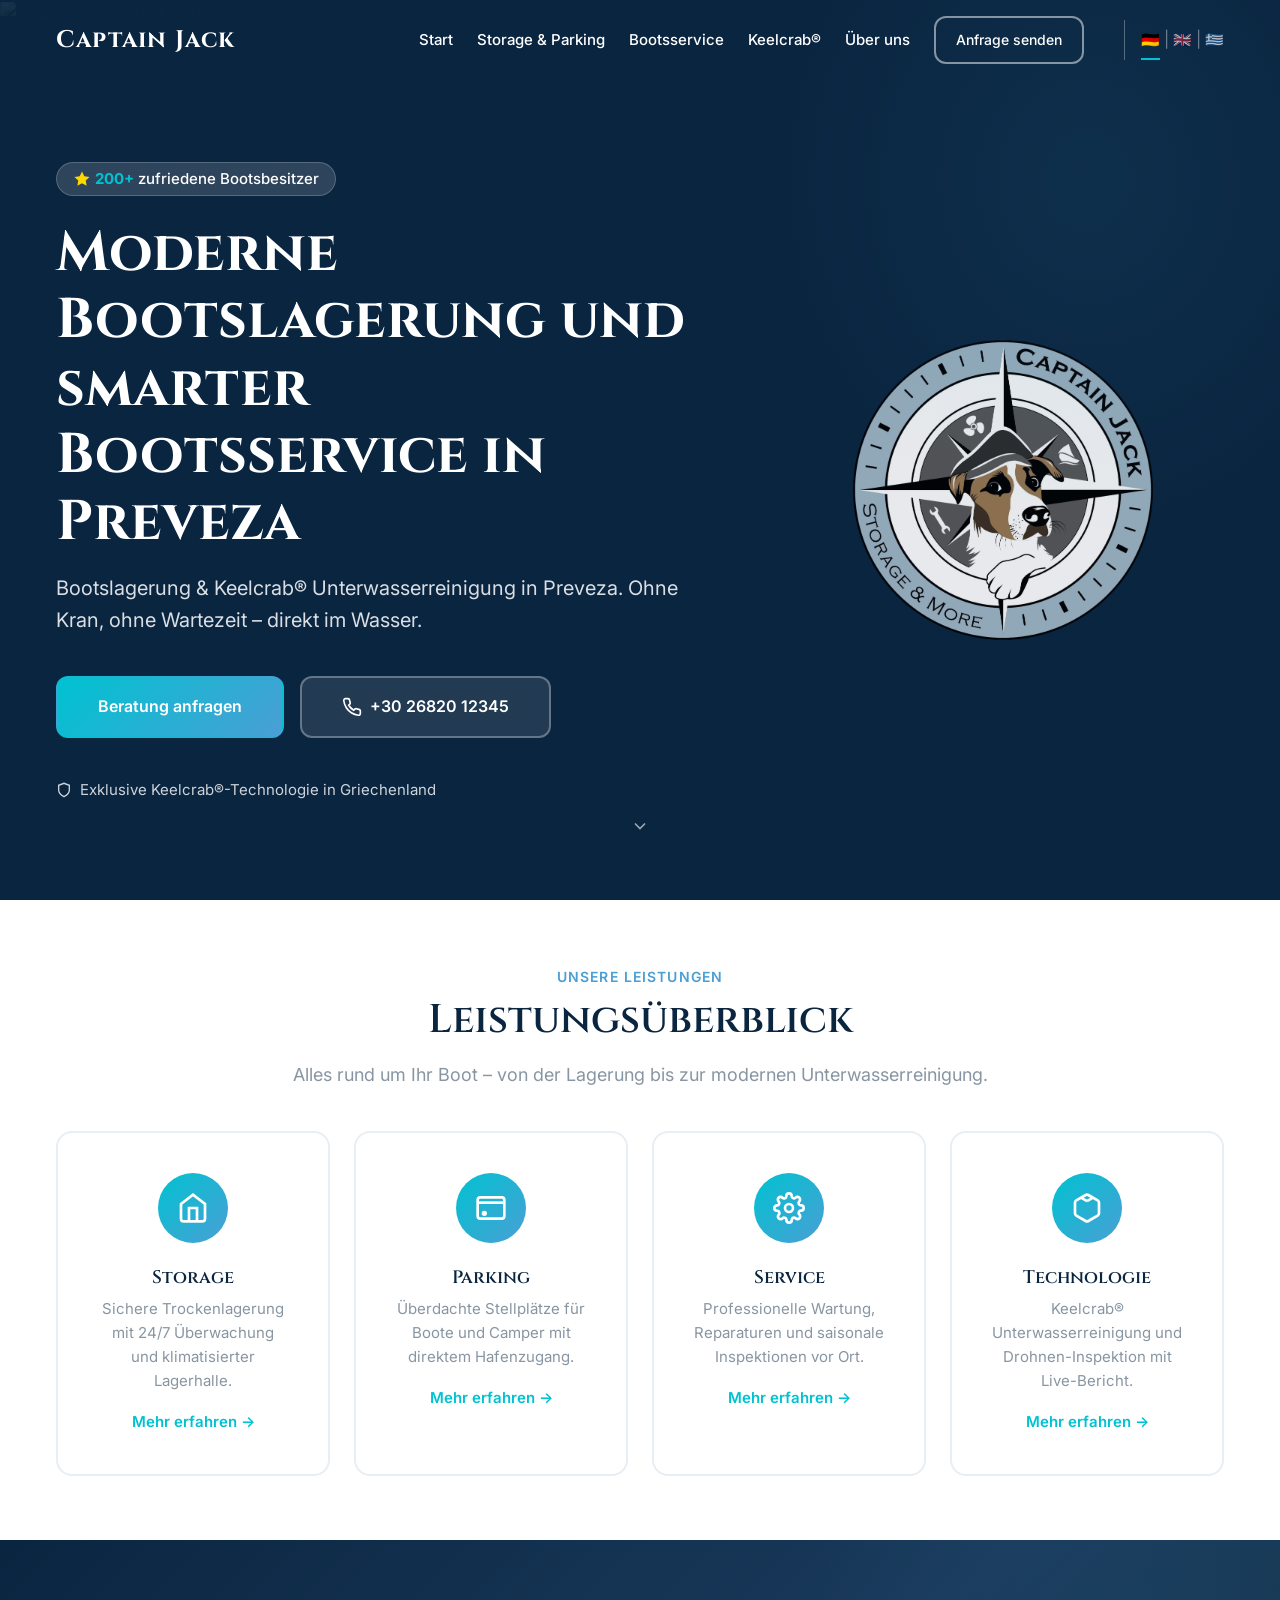
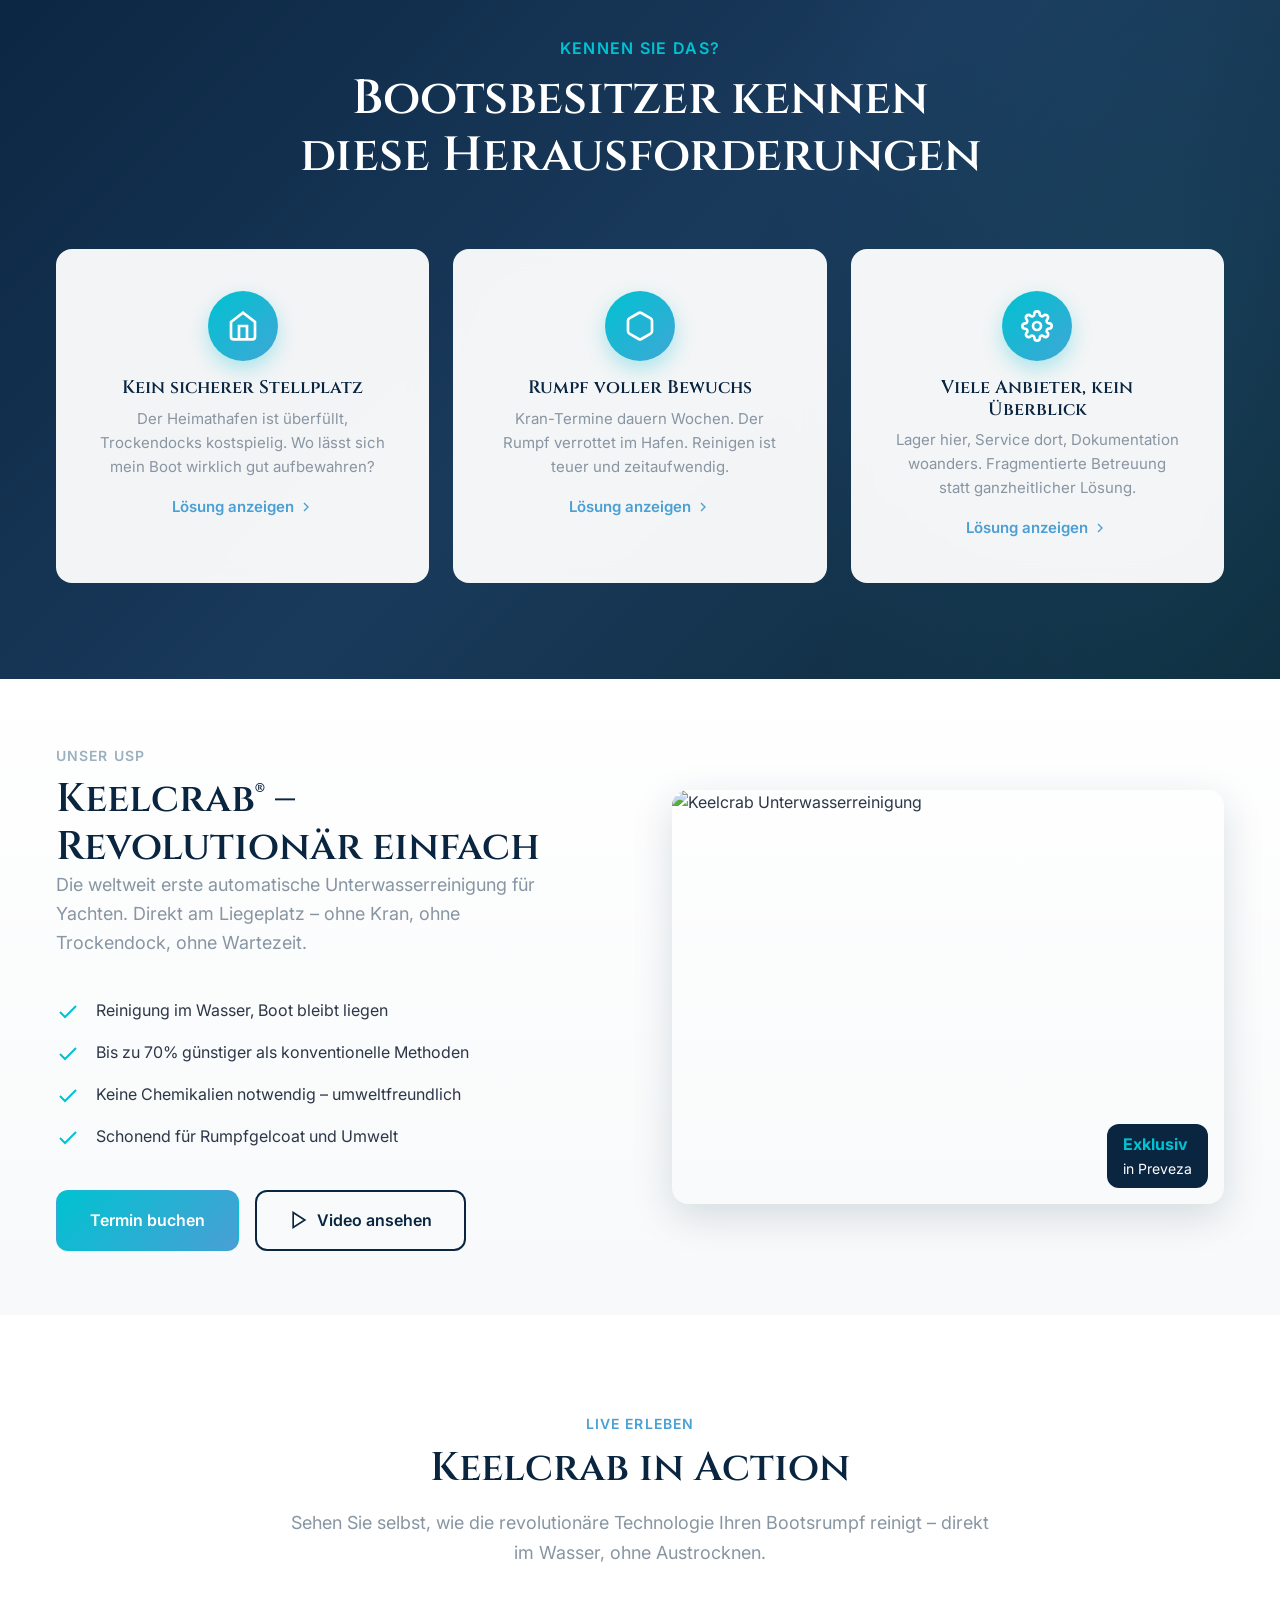
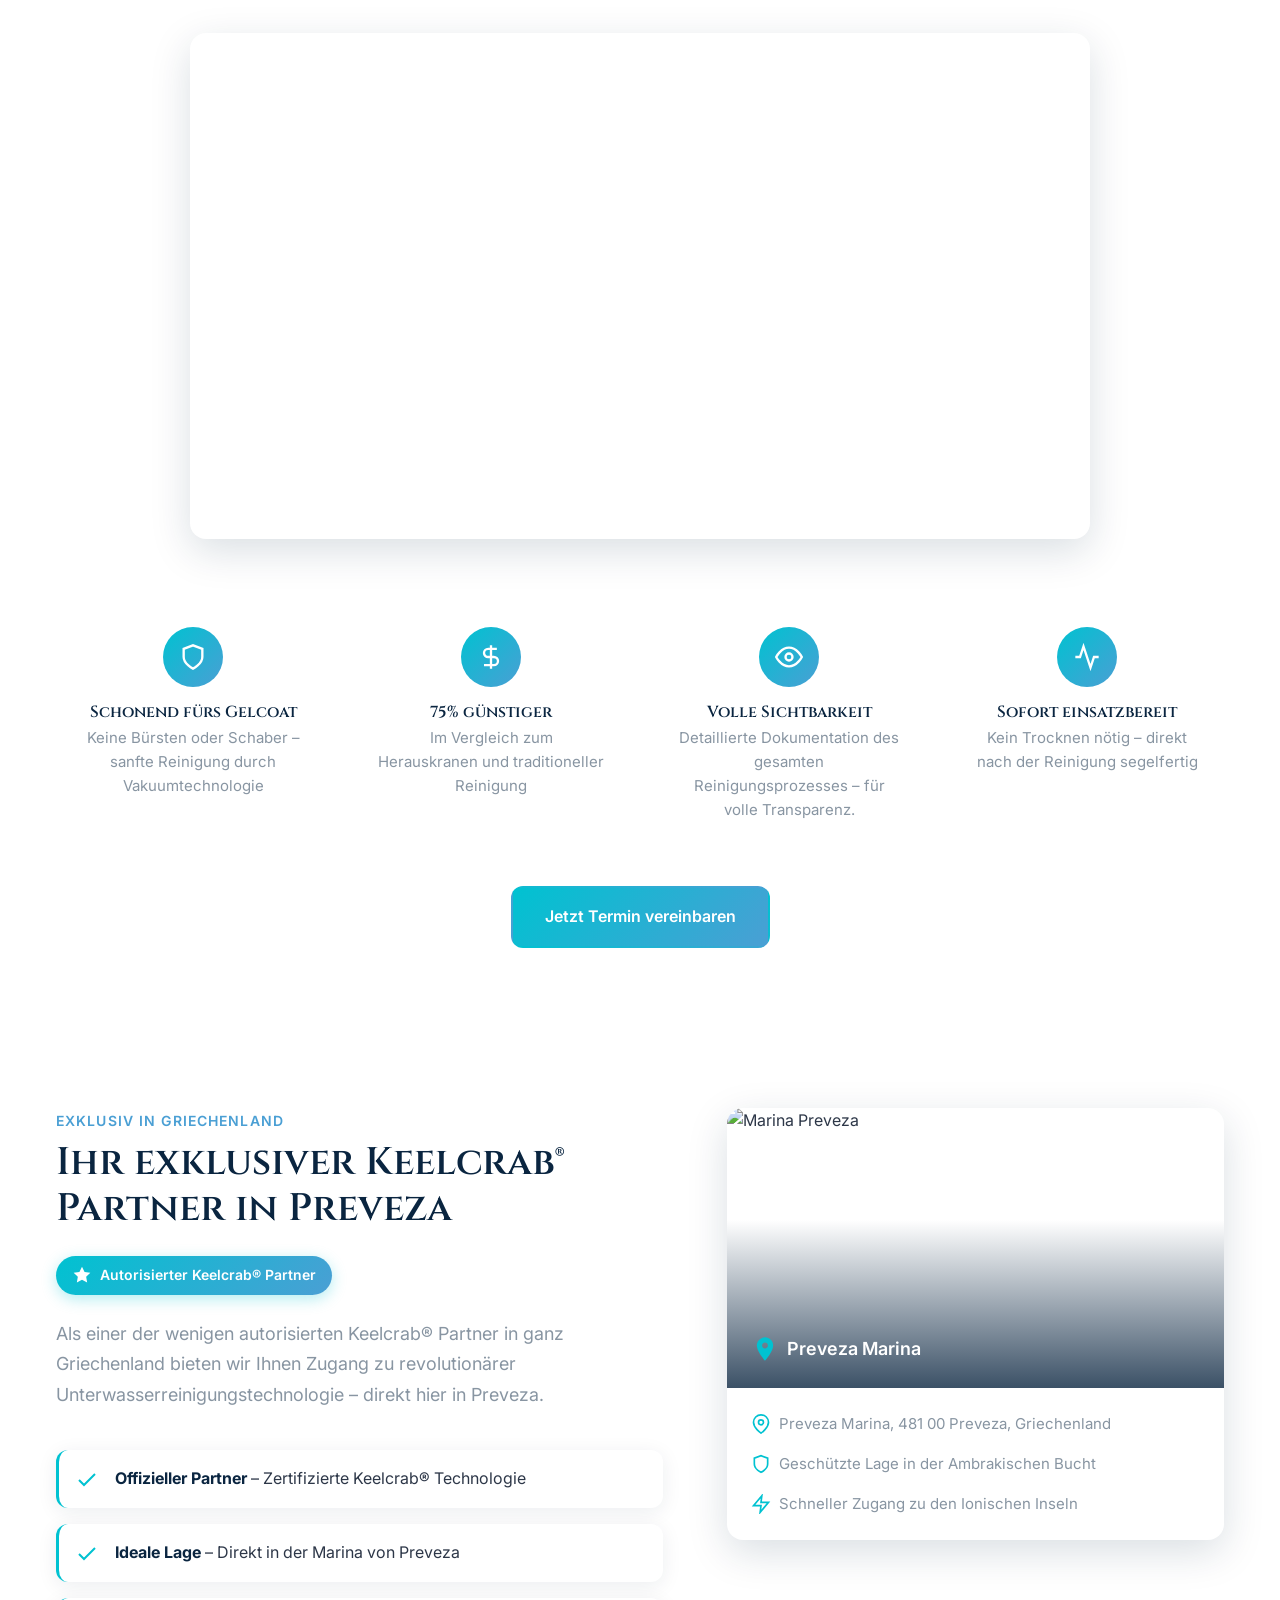
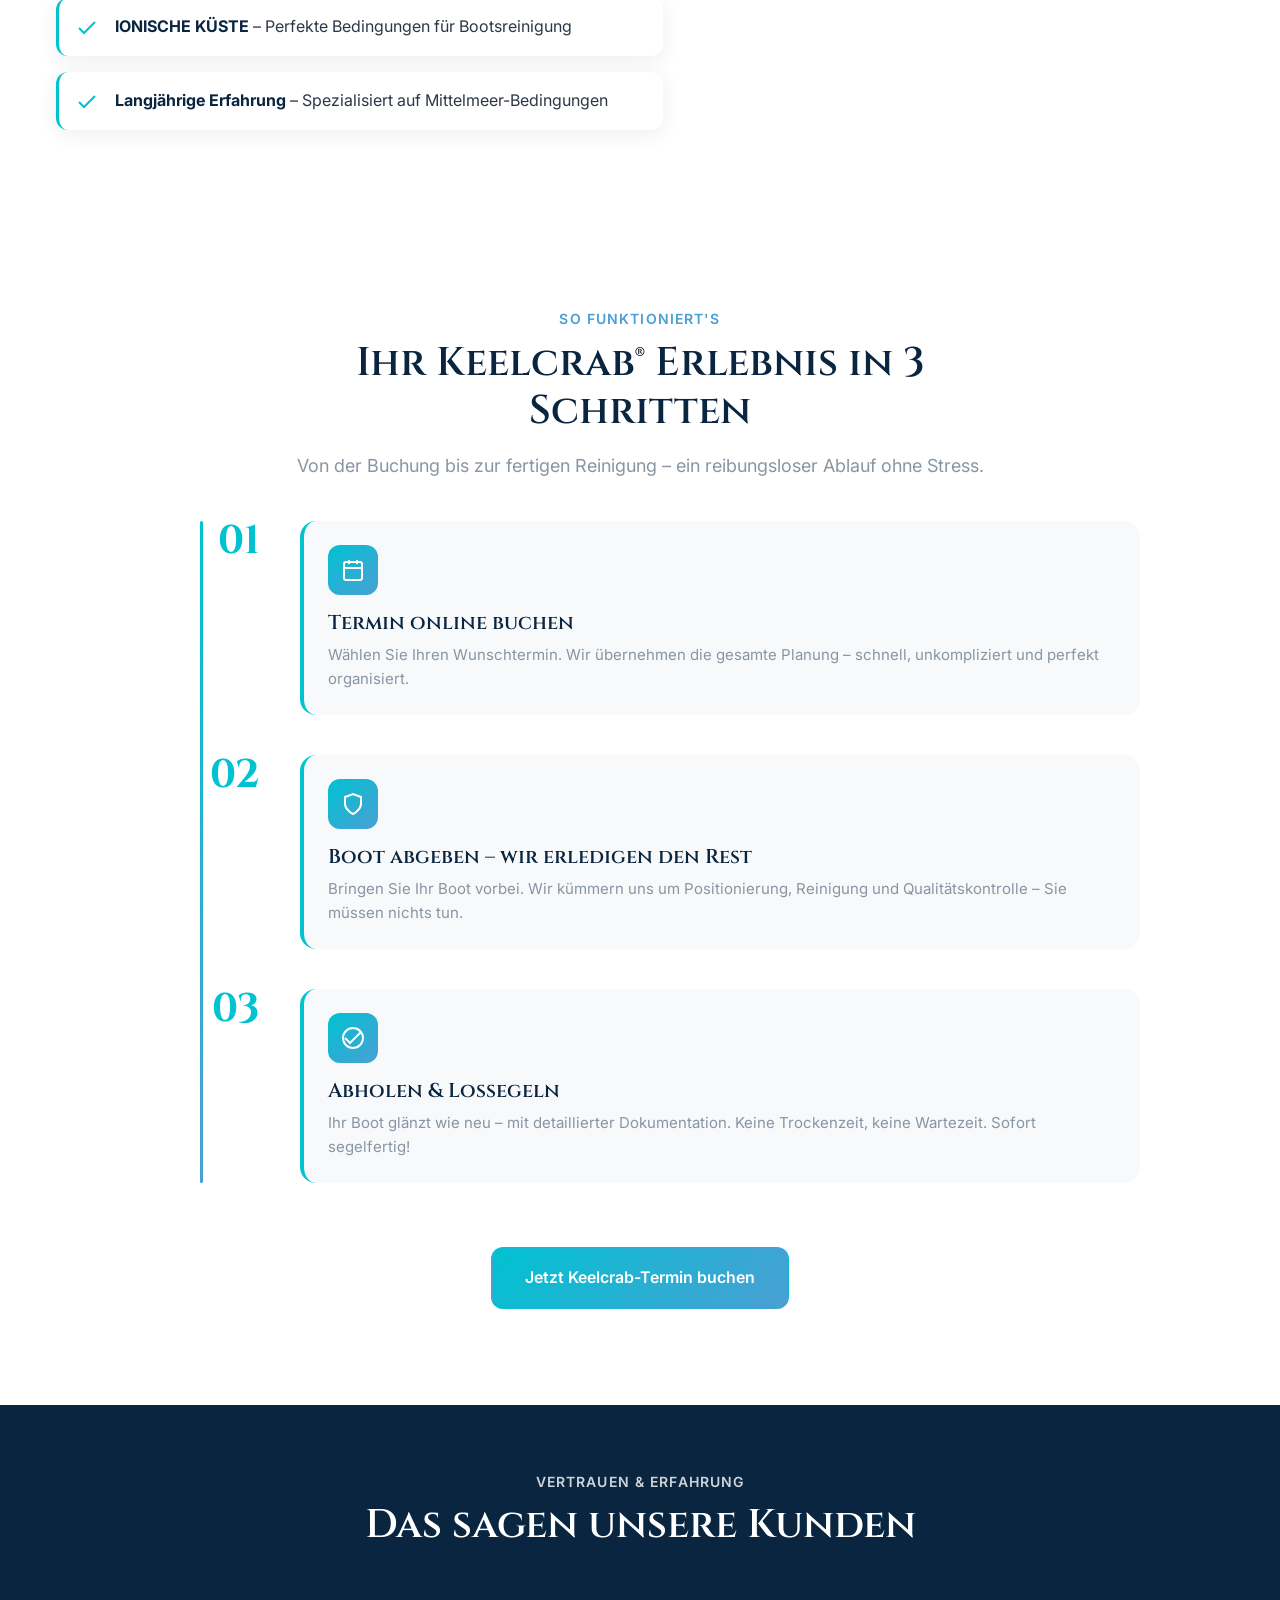
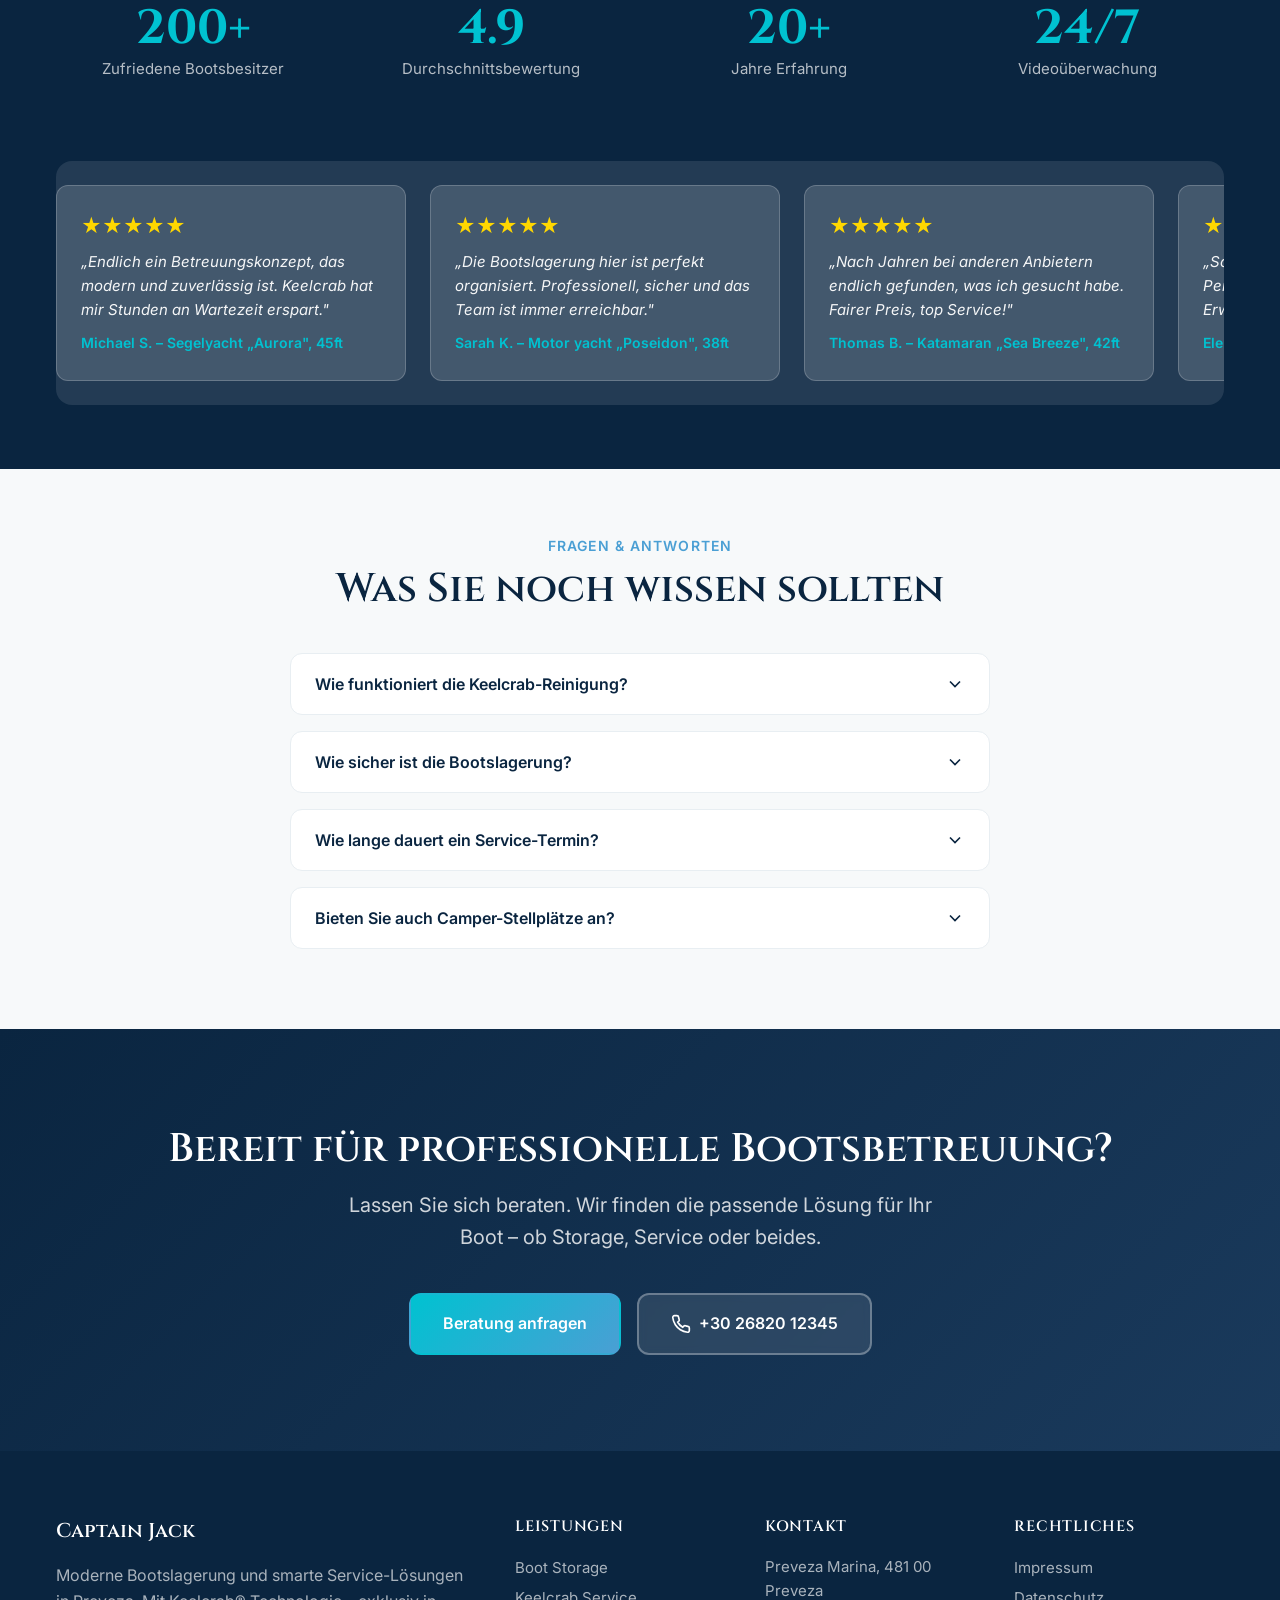
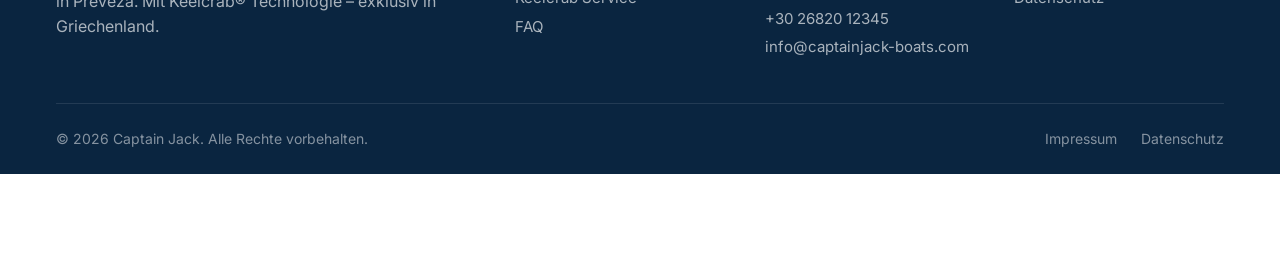
==== variante-b/index.html @ d1b5da13 "Replace footer logo image with Cinzel text logo in all language versions" ====
<!DOCTYPE html>
<html lang="de">
<head>
  <meta charset="UTF-8">
  <meta name="viewport" content="width=device-width, initial-scale=1.0, maximum-scale=5.0">
  <title>Captain Jack | Bootslagerung & Keelcrab Service Preveza</title>
  <meta name="description" content="Moderne Bootslagerung & Keelcrab® Unterwasserreinigung in Preveza. Sicher, effizient, smart. 200+ zufriedene Bootsbesitzer.">
  <meta name="theme-color" content="#0A2540">
  
  <!-- Preconnect for Performance -->
  <link rel="preconnect" href="https://fonts.googleapis.com">
  <link rel="preconnect" href="https://fonts.gstatic.com" crossorigin>
  <link href="https://fonts.googleapis.com/css2?family=Inter:wght@400;500;600&family=Cinzel:wght@400;500;600;700&display=swap" rel="stylesheet">
  
  <!-- Styles -->
  <link rel="stylesheet" href="css/style.css">
</head>
<body>
  <!-- Skip Link for Accessibility -->
  <a href="#main-content" class="skip-link">Zum Hauptinhalt springen</a>

  <!-- Floating Action Button (Mobile) -->
  <a href="tel:+302682012345" class="fab" aria-label="Jetzt anrufen" title="Jetzt anrufen">
    <svg width="24" height="24" viewBox="0 0 24 24" fill="none" stroke="currentColor" stroke-width="2">
      <path d="M22 16.92v3a2 2 0 01-2.18 2 19.79 19.79 0 01-8.63-3.07 19.5 19.5 0 01-6-6 19.79 19.79 0 01-3.07-8.67A2 2 0 014.11 2h3a2 2 0 012 1.72 12.84 12.84 0 00.7 2.81 2 2 0 01-.45 2.11L8.09 9.91a16 16 0 006 6l1.27-1.27a2 2 0 012.11-.45 12.84 12.84 0 002.81.7A2 2 0 0122 16.92z"></path>
    </svg>
  </a>

  <!-- Header -->
  <header class="header" id="header">
    <div class="container">
      <nav class="nav" role="navigation" aria-label="Hauptnavigation">
        <a href="index.html" class="logo" aria-label="Captain Jack Home">
          <span class="logo-text">Captain Jack</span>
        </a>
        
        <button class="mobile-menu-btn" aria-label="Menü öffnen" aria-expanded="false" id="menuToggle">
          <span></span>
          <span></span>
          <span></span>
        </button>
        
        <div class="nav-links" id="navLinks">
          <a href="index.html">Start</a>
          <a href="#leistungen">Storage & Parking</a>
          <a href="#services">Bootsservice</a>
          <a href="#keelcrab">Keelcrab®</a>
          <a href="#exklusiv">Über uns</a>
          <a href="kontakt.html" class="btn btn-accent">Anfrage senden</a>
          
          <!-- Language Switcher -->
          <div class="language-switcher">
            <a href="index.html" class="lang-link active" title="Deutsch">🇩🇪</a>
            <span class="lang-separator">|</span>
            <a href="index-en.html" class="lang-link" title="English">🇬🇧</a>
            <span class="lang-separator">|</span>
            <a href="index-gr.html" class="lang-link" title="Ελληνικά">🇬🇷</a>
          </div>
        </div>
      </nav>
    </div>
  </header>

  <!-- Hero Section -->
  <section class="hero" id="main-content">
    <div class="hero-bg">
      <img src="https://images.unsplash.com/photo-1569263979104-865ab7cd8d13?w=1920&q=80" 
           alt="Moderne Marina mit Yachten" 
           loading="eager"
           fetchpriority="high"
           decoding="async">
    </div>
    <div class="container">
      <div class="hero-wrapper">
        <div class="hero-content" data-reveal>
          <!-- Trust Badge -->
          <div class="hero-trust">
            <span class="trust-badge">
              <svg viewBox="0 0 24 24" fill="currentColor">
                <polygon points="12 2 15.09 8.26 22 9.27 17 14.14 18.18 21.02 12 17.77 5.82 21.02 7 14.14 2 9.27 8.91 8.26 12 2"></polygon>
              </svg>
              <span class="trust-count">200+</span> zufriedene Bootsbesitzer
            </span>
          </div>
          
          <h1>Moderne Bootslagerung und smarter Bootsservice in Preveza</h1>
          
          <p class="hero-subtitle">
            Bootslagerung & Keelcrab® Unterwasserreinigung in Preveza. Ohne Kran, ohne Wartezeit – direkt im Wasser.
          </p>
          
          <div class="hero-actions">
            <a href="kontakt.html" class="btn btn-accent btn-large">
              Beratung anfragen
            </a>
            <a href="tel:+302682012345" class="btn btn-ghost btn-large">
              <svg width="20" height="20" viewBox="0 0 24 24" fill="none" stroke="currentColor" stroke-width="2">
                <path d="M22 16.92v3a2 2 0 01-2.18 2 19.79 19.79 0 01-8.63-3.07 19.5 19.5 0 01-6-6 19.79 19.79 0 01-3.07-8.67A2 2 0 014.11 2h3a2 2 0 012 1.72 12.84 12.84 0 00.7 2.81 2 2 0 01-.45 2.11L8.09 9.91a16 16 0 006 6l1.27-1.27a2 2 0 012.11-.45 12.84 12.84 0 002.81.7A2 2 0 0122 16.92z"></path>
              </svg>
              +30 26820 12345
            </a>
          </div>
          
          <p class="hero-phone">
            <svg width="16" height="16" viewBox="0 0 24 24" fill="none" stroke="currentColor" stroke-width="2">
              <path d="M12 22s8-4 8-10V5l-8-3-8 3v7c0 6 8 10 8 10z"></path>
            </svg>
            Exklusive Keelcrab®-Technologie in Griechenland
          </p>
        </div>
        
        <!-- Hero Logo -->
        <div class="hero-logo" data-reveal>
          <img src="images/captain-jack-logo.png" alt="Captain Jack Logo">
        </div>
      </div>
    </div>
    
    <!-- Scroll Indicator -->
    <div class="scroll-indicator">
      <svg viewBox="0 0 24 24" fill="none" stroke="currentColor" stroke-width="2">
        <polyline points="6 9 12 15 18 9"></polyline>
      </svg>
    </div>
  </section>

  <!-- Leistungsüberblick Section -->
  <section class="section services-overview" id="leistungen">
    <div class="container">
      <div class="section-header" data-reveal>
        <span class="section-label">Unsere Leistungen</span>
        <h2>Leistungsüberblick</h2>
        <p class="section-lead">Alles rund um Ihr Boot – von der Lagerung bis zur modernen Unterwasserreinigung.</p>
      </div>
      
      <div class="services-grid">
        <!-- Storage -->
        <div class="service-card" data-reveal>
          <div class="service-icon">
            <svg viewBox="0 0 24 24" fill="none" stroke="currentColor" stroke-width="2">
              <path d="M3 9l9-7 9 7v11a2 2 0 01-2 2H5a2 2 0 01-2-2V9z"></path>
              <polyline points="9 22 9 12 15 12 15 22"></polyline>
            </svg>
          </div>
          <h3>Storage</h3>
          <p>Sichere Trockenlagerung mit 24/7 Überwachung und klimatisierter Lagerhalle.</p>
          <a href="#services" class="service-link">Mehr erfahren &rarr;</a>
        </div>
        
        <!-- Parking -->
        <div class="service-card" data-reveal style="animation-delay: 0.1s">
          <div class="service-icon">
            <svg viewBox="0 0 24 24" fill="none" stroke="currentColor" stroke-width="2">
              <rect x="2" y="4" width="20" height="16" rx="2"></rect>
              <circle cx="7" cy="16" r="1"></circle>
              <path d="M2 8h20"></path>
            </svg>
          </div>
          <h3>Parking</h3>
          <p>Überdachte Stellplätze für Boote und Camper mit direktem Hafenzugang.</p>
          <a href="#services" class="service-link">Mehr erfahren &rarr;</a>
        </div>
        
        <!-- Service -->
        <div class="service-card" data-reveal style="animation-delay: 0.2s">
          <div class="service-icon">
            <svg viewBox="0 0 24 24" fill="none" stroke="currentColor" stroke-width="2">
              <circle cx="12" cy="12" r="3"></circle>
              <path d="M19.4 15a1.65 1.65 0 00.33 1.82l.06.06a2 2 0 010 2.83 2 2 0 01-2.83 0l-.06-.06a1.65 1.65 0 00-1.82-.33 1.65 1.65 0 00-1 1.51V21a2 2 0 01-2 2 2 2 0 01-2-2v-.09A1.65 1.65 0 009 19.4a1.65 1.65 0 00-1.82.33l-.06.06a2 2 0 01-2.83 0 2 2 0 010-2.83l.06-.06a1.65 1.65 0 00.33-1.82 1.65 1.65 0 00-1.51-1H3a2 2 0 01-2-2 2 2 0 012-2h.09A1.65 1.65 0 004.6 9a1.65 1.65 0 00-.33-1.82l-.06-.06a2 2 0 010-2.83 2 2 0 012.83 0l.06.06a1.65 1.65 0 001.82.33H9a1.65 1.65 0 001-1.51V3a2 2 0 012-2 2 2 0 012 2v.09a1.65 1.65 0 001 1.51 1.65 1.65 0 001.82-.33l.06-.06a2 2 0 012.83 0 2 2 0 010 2.83l-.06.06a1.65 1.65 0 00-.33 1.82V9a1.65 1.65 0 001.51 1H21a2 2 0 012 2 2 2 0 01-2 2h-.09a1.65 1.65 0 00-1.51 1z"></path>
            </svg>
          </div>
          <h3>Service</h3>
          <p>Professionelle Wartung, Reparaturen und saisonale Inspektionen vor Ort.</p>
          <a href="#keelcrab" class="service-link">Mehr erfahren &rarr;</a>
        </div>
        
        <!-- Technologie -->
        <div class="service-card" data-reveal style="animation-delay: 0.3s">
          <div class="service-icon">
            <svg viewBox="0 0 24 24" fill="none" stroke="currentColor" stroke-width="2">
              <path d="M21 16V8a2 2 0 00-1-1.73l-7-4a2 2 0 00-2 0l-7 4A2 2 0 003 8v8a2 2 0 001 1.73l7 4a2 2 0 002 0l7-4A2 2 0 0021 16z"></path>
              <path d="M7.5 4.21l4.5 2.6m0 0l4.5-2.6"></path>
            </svg>
          </div>
          <h3>Technologie</h3>
          <p>Keelcrab® Unterwasserreinigung und Drohnen-Inspektion mit Live-Bericht.</p>
          <a href="#keelcrab" class="service-link">Mehr erfahren &rarr;</a>
        </div>
      </div>
    </div>
  </section>

  <!-- Problem Section (Progressive Disclosure) -->
  <section class="section problems-section" id="problems">
    <div class="container">
      <div class="section-header" data-reveal>
        <span class="section-label">Kennen Sie das?</span>
        <h2>Bootsbesitzer kennen diese Herausforderungen</h2>
      </div>
      
      <div class="problem-cards">
        <div class="problem-card" data-reveal data-modal-trigger="problem-storage">
          <div class="problem-icon">
            <svg viewBox="0 0 24 24" fill="none" stroke="currentColor" stroke-width="2">
              <path d="M3 9l9-7 9 7v11a2 2 0 01-2 2H5a2 2 0 01-2-2z"></path>
              <polyline points="9 22 9 12 15 12 15 22"></polyline>
            </svg>
          </div>
          <h3>Kein sicherer Stellplatz</h3>
          <p>Der Heimathafen ist überfüllt, Trockendocks kostspielig. Wo lässt sich mein Boot wirklich gut aufbewahren?</p>
          <span class="problem-cta">
            Lösung anzeigen
            <svg width="16" height="16" viewBox="0 0 24 24" fill="none" stroke="currentColor" stroke-width="2">
              <polyline points="9 18 15 12 9 6"></polyline>
            </svg>
          </span>
        </div>
        
        <div class="problem-card" data-reveal style="animation-delay: 0.1s" data-modal-trigger="problem-cleaning">
          <div class="problem-icon">
            <svg viewBox="0 0 24 24" fill="none" stroke="currentColor" stroke-width="2">
              <path d="M21 16V8a2 2 0 00-1-1.73l-7-4a2 2 0 00-2 0l-7 4A2 2 0 003 8v8a2 2 0 001 1.73l7 4a2 2 0 002 0l7-4A2 2 0 0021 16z"></path>
            </svg>
          </div>
          <h3>Rumpf voller Bewuchs</h3>
          <p>Kran-Termine dauern Wochen. Der Rumpf verrottet im Hafen. Reinigen ist teuer und zeitaufwendig.</p>
          <span class="problem-cta">
            Lösung anzeigen
            <svg width="16" height="16" viewBox="0 0 24 24" fill="none" stroke="currentColor" stroke-width="2">
              <polyline points="9 18 15 12 9 6"></polyline>
            </svg>
          </span>
        </div>
        
        <div class="problem-card" data-reveal style="animation-delay: 0.2s" data-modal-trigger="problem-service">
          <div class="problem-icon">
            <svg viewBox="0 0 24 24" fill="none" stroke="currentColor" stroke-width="2">
              <circle cx="12" cy="12" r="3"></circle>
              <path d="M19.4 15a1.65 1.65 0 00.33 1.82l.06.06a2 2 0 010 2.83 2 2 0 01-2.83 0l-.06-.06a1.65 1.65 0 00-1.82-.33 1.65 1.65 0 00-1 1.51V21a2 2 0 01-2 2 2 2 0 01-2-2v-.09A1.65 1.65 0 009 19.4a1.65 1.65 0 00-1.82.33l-.06.06a2 2 0 01-2.83 0 2 2 0 010-2.83l.06-.06a1.65 1.65 0 00.33-1.82 1.65 1.65 0 00-1.51-1H3a2 2 0 01-2-2 2 2 0 012-2h.09A1.65 1.65 0 004.6 9a1.65 1.65 0 00-.33-1.82l-.06-.06a2 2 0 010-2.83 2 2 0 012.83 0l.06.06a1.65 1.65 0 001.82.33H9a1.65 1.65 0 001-1.51V3a2 2 0 012-2 2 2 0 012 2v.09a1.65 1.65 0 001 1.51 1.65 1.65 0 001.82-.33l.06-.06a2 2 0 012.83 0 2 2 0 010 2.83l-.06.06a1.65 1.65 0 00-.33 1.82V9a1.65 1.65 0 001.51 1H21a2 2 0 012 2 2 2 0 01-2 2h-.09a1.65 1.65 0 00-1.51 1z"></path>
            </svg>
          </div>
          <h3>Viele Anbieter, kein Überblick</h3>
          <p>Lager hier, Service dort, Dokumentation woanders. Fragmentierte Betreuung statt ganzheitlicher Lösung.</p>
          <span class="problem-cta">
            Lösung anzeigen
            <svg width="16" height="16" viewBox="0 0 24 24" fill="none" stroke="currentColor" stroke-width="2">
              <polyline points="9 18 15 12 9 6"></polyline>
            </svg>
          </span>
        </div>
      </div>
    </div>
  </section>

  <!-- Keelcrab USP Section -->
  <section class="section keelcrab-section" id="keelcrab">
    <div class="container">
      <div class="keelcrab-grid">
        <div class="keelcrab-content" data-reveal>
          <span class="section-label">Unser USP</span>
          <h2>Keelcrab® – Revolutionär einfach</h2>
          <p class="keelcrab-lead">
            Die weltweit erste automatische Unterwasserreinigung für Yachten. Direkt am Liegeplatz – ohne Kran, ohne Trockendock, ohne Wartezeit.
          </p>
          
          <ul class="keelcrab-benefits">
            <li>
              <svg viewBox="0 0 24 24" fill="none" stroke="currentColor" stroke-width="2">
                <polyline points="20 6 9 17 4 12"></polyline>
              </svg>
              <span>Reinigung im Wasser, Boot bleibt liegen</span>
            </li>
            <li>
              <svg viewBox="0 0 24 24" fill="none" stroke="currentColor" stroke-width="2">
                <polyline points="20 6 9 17 4 12"></polyline>
              </svg>
              <span>Bis zu 70% günstiger als konventionelle Methoden</span>
            </li>
            <li>
              <svg viewBox="0 0 24 24" fill="none" stroke="currentColor" stroke-width="2">
                <polyline points="20 6 9 17 4 12"></polyline>
              </svg>
              <span>Keine Chemikalien notwendig – umweltfreundlich</span>
            </li>
            <li>
              <svg viewBox="0 0 24 24" fill="none" stroke="currentColor" stroke-width="2">
                <polyline points="20 6 9 17 4 12"></polyline>
              </svg>
              <span>Schonend für Rumpfgelcoat und Umwelt</span>
            </li>
          </ul>
          
          <div style="display: flex; gap: var(--space-md); flex-wrap: wrap;">
            <a href="kontakt.html?type=keelcrab" class="btn btn-accent btn-large">
              Termin buchen
            </a>
            <a href="#" class="btn btn-secondary btn-large" onclick="showVideoModal(); return false;">
              <svg width="20" height="20" viewBox="0 0 24 24" fill="none" stroke="currentColor" stroke-width="2">
                <polygon points="5 3 19 12 5 21 5 3"></polygon>
              </svg>
              Video ansehen
            </a>
          </div>
        </div>
        
        <div class="keelcrab-visual" data-reveal>
          <img src="https://keelcrab.com/wp-content/uploads/2022/02/prova3-slide.png" 
               alt="Keelcrab Unterwasserreinigung"
               loading="lazy">
          <div class="keelcrab-badge">
            <strong>Exklusiv</strong>
            in Preveza
          </div>
        </div>
      </div>
    </div>
  </section>

  <!-- Keelcrab in Action Section -->
  <section class="section keelcrab-action" id="keelcrab-action">
    <div class="container">
      <div class="section-header" data-reveal>
        <span class="section-label">Live Erleben</span>
        <h2>Keelcrab in Action</h2>
        <p class="section-lead">Sehen Sie selbst, wie die revolutionäre Technologie Ihren Bootsrumpf reinigt – direkt im Wasser, ohne Austrocknen.</p>
      </div>
      
      <!-- YouTube Video Embed -->
      <div class="video-container" data-reveal>
        <div class="video-wrapper">
          <iframe 
            src="https://www.youtube.com/embed/4DRgeDxJmjI" 
            title="Keelcrab Video Demo"
            frameborder="0" 
            allow="accelerometer; autoplay; clipboard-write; encrypted-media; gyroscope; picture-in-picture" 
            allowfullscreen>
          </iframe>
        </div>
      </div>
      
      <!-- Weitere Benefits -->
      <div class="action-benefits" data-reveal>
        <div class="action-benefit-card">
          <div class="action-icon">
            <svg viewBox="0 0 24 24" fill="none" stroke="currentColor" stroke-width="2">
              <path d="M12 22s8-4 8-10V5l-8-3-8 3v7c0 6 8 10 8 10z"></path>
            </svg>
          </div>
          <h4>Schonend fürs Gelcoat</h4>
          <p>Keine Bürsten oder Schaber – sanfte Reinigung durch Vakuumtechnologie</p>
        </div>
        
        <div class="action-benefit-card">
          <div class="action-icon">
            <svg viewBox="0 0 24 24" fill="none" stroke="currentColor" stroke-width="2">
              <path d="M12 2v20M17 5H9.5a3.5 3.5 0 000 7h5a3.5 3.5 0 010 7H6"></path>
            </svg>
          </div>
          <h4>75% günstiger</h4>
          <p>Im Vergleich zum Herauskranen und traditioneller Reinigung</p>
        </div>
        
        <div class="action-benefit-card">
          <div class="action-icon">
            <svg viewBox="0 0 24 24" fill="none" stroke="currentColor" stroke-width="2">
              <path d="M1 12s4-8 11-8 11 8 11 8-4 8-11 8-11-8-11-8z"></path>
              <circle cx="12" cy="12" r="3"></circle>
            </svg>
          </div>
          <h4>Volle Sichtbarkeit</h4>
          <p>Detaillierte Dokumentation des gesamten Reinigungsprozesses – für volle Transparenz.</p>
        </div>
        
        <div class="action-benefit-card">
          <div class="action-icon">
            <svg viewBox="0 0 24 24" fill="none" stroke="currentColor" stroke-width="2">
              <polyline points="22 12 18 12 15 21 9 3 6 12 2 12"></polyline>
            </svg>
          </div>
          <h4>Sofort einsatzbereit</h4>
          <p>Kein Trocknen nötig – direkt nach der Reinigung segelfertig</p>
        </div>
      </div>
      
      <div class="keelcrab-action-cta" data-reveal>
        <a href="kontakt.html?type=keelcrab" class="btn btn-accent btn-large">
          Jetzt Termin vereinbaren
        </a>
      </div>
    </div>
  </section>

  <!-- Exklusiv in Griechenland / Standortvorteil Section -->
  <section class="section exclusive-section" id="exklusiv">
    <div class="container">
      <div class="exclusive-grid">
        <div class="exclusive-content" data-reveal>
          <span class="section-label">Exklusiv in Griechenland</span>
          <h2>Ihr exklusiver Keelcrab® Partner in Preveza</h2>
          
          <div class="exclusive-badge">
            <svg viewBox="0 0 24 24" fill="currentColor">
              <path d="M12 2l3.09 6.26L22 9.27l-5 4.87 1.18 6.88L12 17.77l-6.18 3.25L7 14.14 2 9.27l6.91-1.01L12 2z"></path>
            </svg>
            <span>Autorisierter Keelcrab® Partner</span>
          </div>
          
          <p class="exclusive-lead">
            Als einer der wenigen autorisierten Keelcrab® Partner in ganz Griechenland bieten wir Ihnen Zugang zu revolutionärer Unterwasserreinigungstechnologie – direkt hier in Preveza.
          </p>
          
          <ul class="exclusive-benefits">
            <li>
              <svg viewBox="0 0 24 24" fill="none" stroke="currentColor" stroke-width="2">
                <polyline points="20 6 9 17 4 12"></polyline>
              </svg>
              <span><strong>Offizieller Partner</strong> – Zertifizierte Keelcrab® Technologie</span>
            </li>
            <li>
              <svg viewBox="0 0 24 24" fill="none" stroke="currentColor" stroke-width="2">
                <polyline points="20 6 9 17 4 12"></polyline>
              </svg>
              <span><strong>Ideale Lage</strong> – Direkt in der Marina von Preveza</span>
            </li>
            <li>
              <svg viewBox="0 0 24 24" fill="none" stroke="currentColor" stroke-width="2">
                <polyline points="20 6 9 17 4 12"></polyline>
              </svg>
              <span><strong>IONISCHE KÜSTE</strong> – Perfekte Bedingungen für Bootsreinigung</span>
            </li>
            <li>
              <svg viewBox="0 0 24 24" fill="none" stroke="currentColor" stroke-width="2">
                <polyline points="20 6 9 17 4 12"></polyline>
              </svg>
              <span><strong>Langjährige Erfahrung</strong> – Spezialisiert auf Mittelmeer-Bedingungen</span>
            </li>
          </ul>
        </div>
        
        <div class="exclusive-location" data-reveal>
          <div class="location-card">
            <div class="location-visual">
              <img src="https://images.unsplash.com/photo-1533105079780-92b9be482077?w=800&q=80" 
                   alt="Marina Preveza" 
                   loading="lazy">
              <div class="location-overlay">
                <div class="location-pin">
                  <svg viewBox="0 0 24 24" fill="currentColor">
                    <path d="M12 2C8.13 2 5 5.13 5 9c0 5.25 7 13 7 13s7-7.75 7-13c0-3.87-3.13-7-7-7zm0 9.5c-1.38 0-2.5-1.12-2.5-2.5s1.12-2.5 2.5-2.5 2.5 1.12 2.5 2.5-1.12 2.5-2.5 2.5z"></path>
                  </svg>
                  <span>Preveza Marina</span>
                </div>
              </div>
            </div>
            
            <div class="location-info">
              <div class="location-item">
                <svg viewBox="0 0 24 24" fill="none" stroke="currentColor" stroke-width="2">
                  <path d="M21 10c0 7-9 13-9 13s-9-6-9-13a9 9 0 0118 0z"></path>
                  <circle cx="12" cy="10" r="3"></circle>
                </svg>
                <span>Preveza Marina, 481 00 Preveza, Griechenland</span>
              </div>
              
              <div class="location-item">
                <svg viewBox="0 0 24 24" fill="none" stroke="currentColor" stroke-width="2">
                  <path d="M12 22s8-4 8-10V5l-8-3-8 3v7c0 6 8 10 8 10z"></path>
                </svg>
                <span>Geschützte Lage in der Ambrakischen Bucht</span>
              </div>
              
              <div class="location-item">
                <svg viewBox="0 0 24 24" fill="none" stroke="currentColor" stroke-width="2">
                  <path d="M13 2L3 14h9l-1 8 10-12h-9l1-8z"></path>
                </svg>
                <span>Schneller Zugang zu den Ionischen Inseln</span>
              </div>
            </div>
          </div>
        </div>
      </div>
    </div>
  </section>

  <!-- Keelcrab Prozess / Ablauf Section -->
  <section class="section process-section" id="ablauf">
    <div class="container">
      <div class="section-header" data-reveal>
        <span class="section-label">So funktioniert's</span>
        <h2>Ihr Keelcrab® Erlebnis in 3 Schritten</h2>
        <p class="section-lead">Von der Buchung bis zur fertigen Reinigung – ein reibungsloser Ablauf ohne Stress.</p>
      </div>
      
      <div class="process-timeline" data-reveal>
        <!-- Schritt 1 -->
        <div class="process-step">
          <div class="step-number">01</div>
          <div class="step-content">
            <div class="step-icon">
              <svg viewBox="0 0 24 24" fill="none" stroke="currentColor" stroke-width="2">
                <rect x="3" y="4" width="18" height="18" rx="2" ry="2"></rect>
                <line x1="16" y1="2" x2="16" y2="6"></line>
                <line x1="8" y1="2" x2="8" y2="6"></line>
                <line x1="3" y1="10" x2="21" y2="10"></line>
              </svg>
            </div>
            <h3>Termin online buchen</h3>
            <p>Wählen Sie Ihren Wunschtermin. Wir übernehmen die gesamte Planung – schnell, unkompliziert und perfekt organisiert.</p>
          </div>
          <div class="step-connector"></div>
        </div>
        
        <!-- Schritt 2 -->
        <div class="process-step">
          <div class="step-number">02</div>
          <div class="step-content">
            <div class="step-icon">
              <svg viewBox="0 0 24 24" fill="none" stroke="currentColor" stroke-width="2">
                <path d="M12 22s8-4 8-10V5l-8-3-8 3v7c0 6 8 10 8 10z"></path>
              </svg>
            </div>
            <h3>Boot abgeben – wir erledigen den Rest</h3>
            <p>Bringen Sie Ihr Boot vorbei. Wir kümmern uns um Positionierung, Reinigung und Qualitätskontrolle – Sie müssen nichts tun.</p>
          </div>
          <div class="step-connector"></div>
        </div>
        
        <!-- Schritt 3 -->
        <div class="process-step">
          <div class="step-number">03</div>
          <div class="step-content">
            <div class="step-icon">
              <svg viewBox="0 0 24 24" fill="none" stroke="currentColor" stroke-width="2">
                <polyline points="20 6 9 17 4 12"></polyline>
                <circle cx="12" cy="12" r="10"></circle>
              </svg>
            </div>
            <h3>Abholen & Lossegeln</h3>
            <p>Ihr Boot glänzt wie neu – mit detaillierter Dokumentation. Keine Trockenzeit, keine Wartezeit. Sofort segelfertig!</p>
          </div>
        </div>
      </div>
      
      <div class="process-cta" data-reveal>
        <a href="kontakt.html?type=keelcrab" class="btn btn-accent btn-large">
          Jetzt Keelcrab-Termin buchen
        </a>
      </div>
    </div>
  </section>

  <!-- Social Proof Section -->
  <section class="social-proof" id="testimonials">
    <div class="container">
      <div class="section-header" data-reveal>
        <span class="section-label">Vertrauen & Erfahrung</span>
        <h2>Das sagen unsere Kunden</h2>
      </div>
      
      <div class="stats-grid" data-reveal>
        <div class="stat-item">
          <div class="stat-number">200+</div>
          <div class="stat-label">Zufriedene Bootsbesitzer</div>
        </div>
        <div class="stat-item">
          <div class="stat-number">4.9</div>
          <div class="stat-label">Durchschnittsbewertung</div>
        </div>
        <div class="stat-item">
          <div class="stat-number">20+</div>
          <div class="stat-label">Jahre Erfahrung</div>
        </div>
        <div class="stat-item">
          <div class="stat-number">24/7</div>
          <div class="stat-label">Videoüberwachung</div>
        </div>
      </div>
      
      <!-- Testimonial Ticker -->
      <div class="testimonial-ticker-wrapper" data-reveal>
        <div class="testimonial-ticker">
          <!-- Original Set -->
          <div class="testimonial-ticker-item">
            <div class="ticker-stars">★★★★★</div>
            <p>„Endlich ein Betreuungskonzept, das modern und zuverlässig ist. Keelcrab hat mir Stunden an Wartezeit erspart."</p>
            <span class="ticker-author">Michael S. – Segelyacht „Aurora", 45ft</span>
          </div>
          
          <div class="testimonial-ticker-item">
            <div class="ticker-stars">★★★★★</div>
            <p>„Die Bootslagerung hier ist perfekt organisiert. Professionell, sicher und das Team ist immer erreichbar."</p>
            <span class="ticker-author">Sarah K. – Motor yacht „Poseidon", 38ft</span>
          </div>
          
          <div class="testimonial-ticker-item">
            <div class="ticker-stars">★★★★★</div>
            <p>„Nach Jahren bei anderen Anbietern endlich gefunden, was ich gesucht habe. Fairer Preis, top Service!"</p>
            <span class="ticker-author">Thomas B. – Katamaran „Sea Breeze", 42ft</span>
          </div>
          
          <div class="testimonial-ticker-item">
            <div class="ticker-stars">★★★★★</div>
            <p>„Schnelle Terminvergabe, freundliches Personal und das Ergebnis übertrifft alle Erwartungen."</p>
            <span class="ticker-author">Elena M. – Segelyacht „Morning Star", 36ft</span>
          </div>
          
          <!-- Duplicate Set for seamless loop -->
          <div class="testimonial-ticker-item">
            <div class="ticker-stars">★★★★★</div>
            <p>„Endlich ein Betreuungskonzept, das modern und zuverlässig ist. Keelcrab hat mir Stunden an Wartezeit erspart."</p>
            <span class="ticker-author">Michael S. – Segelyacht „Aurora", 45ft</span>
          </div>
          
          <div class="testimonial-ticker-item">
            <div class="ticker-stars">★★★★★</div>
            <p>„Die Bootslagerung hier ist perfekt organisiert. Professionell, sicher und das Team ist immer erreichbar."</p>
            <span class="ticker-author">Sarah K. – Motor yacht „Poseidon", 38ft</span>
          </div>
          
          <div class="testimonial-ticker-item">
            <div class="ticker-stars">★★★★★</div>
            <p>„Nach Jahren bei anderen Anbietern endlich gefunden, was ich gesucht habe. Fairer Preis, top Service!"</p>
            <span class="ticker-author">Thomas B. – Katamaran „Sea Breeze", 42ft</span>
          </div>
          
          <div class="testimonial-ticker-item">
            <div class="ticker-stars">★★★★★</div>
            <p>„Schnelle Terminvergabe, freundliches Personal und das Ergebnis übertrifft alle Erwartungen."</p>
            <span class="ticker-author">Elena M. – Segelyacht „Morning Star", 36ft</span>
          </div>
        </div>
      </div>
    </div>
  </section>

  <!-- FAQ Section -->
  <section class="section faq-section" id="faq">
    <div class="container">
      <div class="section-header" data-reveal>
        <span class="section-label">Fragen & Antworten</span>
        <h2>Was Sie noch wissen sollten</h2>
      </div>
      
      <div class="faq-list">
        <div class="faq-item" data-reveal>
          <div class="faq-question" onclick="toggleFaq(this)">
            <span>Wie funktioniert die Keelcrab-Reinigung?</span>
            <svg viewBox="0 0 24 24" fill="none" stroke="currentColor" stroke-width="2">
              <polyline points="6 9 12 15 18 9"></polyline>
            </svg>
          </div>
          <div class="faq-answer">
            <p>Der Keelcrab ist ein automatisches Reinigungsgerät, das direkt am Rumpf Ihres Bootes arbeitet – während es im Wasser liegt. Es "krabbelt" entlang des Rumpfes und entfernt Algen, Muscheln und andere Ablagerungen schonend. Sie brauchen keinen Kran und kein Trockendock.</p>
          </div>
        </div>
        
        <div class="faq-item" data-reveal>
          <div class="faq-question" onclick="toggleFaq(this)">
            <span>Wie sicher ist die Bootslagerung?</span>
            <svg viewBox="0 0 24 24" fill="none" stroke="currentColor" stroke-width="2">
              <polyline points="6 9 12 15 18 9"></polyline>
            </svg>
          </div>
          <div class="faq-answer">
            <p>Unsere Einrichtung verfügt über 24/7 Videoüberwachung, elektronische Zutrittskontrolle und eine Alarmanlage. Die trockene Lagerung in unserer klimatisierten Halle schützt Ihr Boot zusätzlich vor Witterungseinflüssen.</p>
          </div>
        </div>
        
        <div class="faq-item" data-reveal>
          <div class="faq-question" onclick="toggleFaq(this)">
            <span>Wie lange dauert ein Service-Termin?</span>
            <svg viewBox="0 0 24 24" fill="none" stroke="currentColor" stroke-width="2">
              <polyline points="6 9 12 15 18 9"></polyline>
            </svg>
          </div>
          <div class="faq-answer">
            <p>Die Keelcrab-Reinigung dauert je nach Bootgröße zwischen 1-3 Stunden. Wir koordinieren den Termin so, dass Sie zeitnah dran sind – oft noch am selben Tag der Anfrage.</p>
          </div>
        </div>
        
        <div class="faq-item" data-reveal>
          <div class="faq-question" onclick="toggleFaq(this)">
            <span>Bieten Sie auch Camper-Stellplätze an?</span>
            <svg viewBox="0 0 24 24" fill="none" stroke="currentColor" stroke-width="2">
              <polyline points="6 9 12 15 18 9"></polyline>
            </svg>
          </div>
          <div class="faq-answer">
            <p>Ja! Wir bieten auch sichere Stellplätze für Camper und Wohnmobile an – ideal für die Kombination aus Wohnmobil-Urlaub und Bootsaktivitäten in Preveza.</p>
          </div>
        </div>
      </div>
    </div>
  </section>

  <!-- CTA Section -->
  <section class="cta-section">
    <div class="container">
      <div data-reveal>
        <h2>Bereit für professionelle Bootsbetreuung?</h2>
        <p class="cta-text">
          Lassen Sie sich beraten. Wir finden die passende Lösung für Ihr Boot – ob Storage, Service oder beides.
        </p>
        <div class="cta-buttons">
          <a href="kontakt.html" class="btn btn-accent btn-large">Beratung anfragen</a>
          <a href="tel:+302682012345" class="btn btn-ghost btn-large">
            <svg width="20" height="20" viewBox="0 0 24 24" fill="none" stroke="currentColor" stroke-width="2">
              <path d="M22 16.92v3a2 2 0 01-2.18 2 19.79 19.79 0 01-8.63-3.07 19.5 19.5 0 01-6-6 19.79 19.79 0 01-3.07-8.67A2 2 0 014.11 2h3a2 2 0 012 1.72 12.84 12.84 0 00.7 2.81 2 2 0 01-.45 2.11L8.09 9.91a16 16 0 006 6l1.27-1.27a2 2 0 012.11-.45 12.84 12.84 0 002.81.7A2 2 0 0122 16.92z"></path>
            </svg>
            +30 26820 12345
          </a>
        </div>
      </div>
    </div>
  </section>

  <!-- Footer -->
  <footer class="footer">
    <div class="container">
      <div class="footer-grid">
        <div class="footer-about">
          <span class="footer-logo-text">Captain Jack</span>
          <p>Moderne Bootslagerung und smarte Service-Lösungen in Preveza. Mit Keelcrab® Technologie – exklusiv in Griechenland.</p>
        </div>
        
        <div>
          <div class="footer-title">Leistungen</div>
          <ul class="footer-links">
            <li><a href="#services">Boot Storage</a></li>
            <li><a href="#keelcrab">Keelcrab Service</a></li>
            <li><a href="#faq">FAQ</a></li>
          </ul>
        </div>
        
        <div>
          <div class="footer-title">Kontakt</div>
          <div class="footer-contact-item">Preveza Marina, 481 00 Preveza</div>
          <div class="footer-contact-item"><a href="tel:+302682012345">+30 26820 12345</a></div>
          <div class="footer-contact-item"><a href="mailto:info@captainjack-boats.com">info@captainjack-boats.com</a></div>
        </div>
        
        <div>
          <div class="footer-title">Rechtliches</div>
          <ul class="footer-links">
            <li><a href="#">Impressum</a></li>
            <li><a href="#">Datenschutz</a></li>
          </ul>
        </div>
      </div>
      
      <div class="footer-bottom">
        <p>© 2026 Captain Jack. Alle Rechte vorbehalten.</p>
        <div class="footer-meta">
          <a href="#">Impressum</a>
          <a href="#">Datenschutz</a>
        </div>
      </div>
    </div>
  </footer>

  <!-- Sticky Footer (Mobile) -->
  <div class="sticky-footer">
    <div class="sticky-footer-content">
      <a href="kontakt.html" class="btn btn-accent">Beratung anfragen</a>
      <a href="tel:+302682012345" class="btn btn-secondary">
        <svg width="18" height="18" viewBox="0 0 24 24" fill="none" stroke="currentColor" stroke-width="2" style="margin-right: 4px;">
          <path d="M22 16.92v3a2 2 0 01-2.18 2 19.79 19.79 0 01-8.63-3.07 19.5 19.5 0 01-6-6 19.79 19.79 0 01-3.07-8.67A2 2 0 014.11 2h3a2 2 0 012 1.72 12.84 12.84 0 00.7 2.81 2 2 0 01-.45 2.11L8.09 9.91a16 16 0 006 6l1.27-1.27a2 2 0 012.11-.45 12.84 12.84 0 002.81.7A2 2 0 0122 16.92z"></path>
        </svg>
        Anrufen
      </a>
    </div>
  </div>

  <!-- Modal for Problem Details -->
  <div class="modal-overlay" id="problemModal">
    <div class="modal-content">
      <button class="modal-close" onclick="closeModal()">×</button>
      <div id="modalBody">
        <!-- Content injected via JS -->
      </div>
    </div>
  </div>

  <!-- Scripts -->
  <script src="js/main.js"></script>
</body>
</html>
---- variante-b/css/style.css ----
/* Captain Jack Website Variante B - UX-Optimized Design System
 * Fokus: Mobile-First, Conversion-Optimierung, Thumb-Zonen
 */

/* === CSS Variables === */
:root {
  /* Farb-System (identisch zu Original) */
  --primary-navy: #0A2540;
  --secondary-blue: #4A9FD4;
  --accent-aqua: #00C2D1;
  --accent-coral: #9BB1BF;
  --white: #FFFFFF;
  --light-gray: #F7F9FA;
  --medium-gray: #8895A2;
  --dark-gray: #2D3748;
  --off-white: #F7F9FA;
  --light-border: #E8EEF2;
  
  /* Schatten */
  --shadow-soft: 0 4px 20px rgba(10, 37, 64, 0.08);
  --shadow-medium: 0 8px 30px rgba(10, 37, 64, 0.12);
  --shadow-strong: 0 12px 40px rgba(10, 37, 64, 0.15);
  --shadow-fab: 0 4px 15px rgba(63, 167, 214, 0.4);
  
  /* Spacing */
  --space-xs: 0.25rem;    /* 4px */
  --space-sm: 0.5rem;     /* 8px */
  --space-md: 1rem;      /* 16px */
  --space-lg: 1.5rem;    /* 24px */
  --space-xl: 2.5rem;    /* 40px */
  --space-xxl: 4rem;     /* 64px */
  --space-xxxl: 6rem;    /* 96px */
  
  /* Border Radius */
  --radius-sm: 8px;
  --radius-md: 12px;
  --radius-lg: 16px;
  --radius-xl: 24px;
  --radius-full: 9999px;
  
  /* Animation */
  --transition-fast: 0.15s ease;
  --transition-normal: 0.3s ease;
  --transition-slow: 0.5s ease;
}

/* === Reset & Base === */
*, *::before, *::after {
  margin: 0;
  padding: 0;
  box-sizing: border-box;
}

html {
  scroll-behavior: smooth;
  font-size: 16px;
}

body {
  font-family: 'Inter', -apple-system, BlinkMacSystemFont, sans-serif;
  font-size: 1rem;
  line-height: 1.6;
  color: var(--dark-gray);
  background: var(--white);
  -webkit-font-smoothing: antialiased;
  -moz-osx-font-smoothing: grayscale;
  padding-bottom: 80px; /* Space for sticky footer on mobile */
  overflow-x: hidden;
}

img {
  max-width: 100%;
  height: auto;
  display: block;
}

a {
  text-decoration: none;
  color: inherit;
  transition: all var(--transition-normal);
}

ul {
  list-style: none;
}

/* === Typography === */
h1, h2, h3, h4, h5, h6 {
  font-family: 'Cinzel', serif;
  font-weight: 600;
  line-height: 1.2;
  color: var(--primary-navy);
}

h1 {
  font-size: clamp(2rem, 5vw, 3.5rem);
  font-weight: 700;
}

h2 {
  font-size: clamp(1.75rem, 4vw, 2.5rem);
}

h3 {
  font-size: clamp(1.25rem, 3vw, 1.5rem);
}

h4 {
  font-size: 1.125rem;
}

p {
  margin-bottom: var(--space-md);
}

.text-small {
  font-size: 0.875rem;
}

.text-large {
  font-size: 1.25rem;
}

/* === Layout === */
.container {
  width: 100%;
  max-width: 1200px;
  margin: 0 auto;
  padding: 0 var(--space-md);
}

.section {
  padding: var(--space-xxl) 0;
}

.section-sm {
  padding: var(--space-xl) 0;
}

.section-lg {
  padding: var(--space-xxxl) 0;
}

/* === Grid System === */
.grid {
  display: grid;
  gap: var(--space-md);
}

.grid-2 {
  grid-template-columns: repeat(2, 1fr);
}

.grid-3 {
  grid-template-columns: repeat(3, 1fr);
}

.grid-4 {
  grid-template-columns: repeat(4, 1fr);
}

@media (max-width: 1024px) {
  .grid-4 { grid-template-columns: repeat(2, 1fr); }
}

@media (max-width: 768px) {
  .grid-2,
  .grid-3,
  .grid-4 {
    grid-template-columns: 1fr;
  }
}

/* === Buttons === */
.btn {
  display: inline-flex;
  align-items: center;
  justify-content: center;
  gap: var(--space-sm);
  padding: 0.875rem 1.75rem;
  font-family: 'Inter', -apple-system, BlinkMacSystemFont, sans-serif;
  font-size: 0.9375rem;
  font-weight: 600;
  border-radius: var(--radius-md);
  border: 2px solid transparent;
  cursor: pointer;
  transition: all var(--transition-normal);
  text-align: center;
  min-height: 48px; /* Touch target */
}

.btn-primary {
  background: linear-gradient(135deg, var(--accent-aqua), var(--secondary-blue));
  color: var(--white);
  border-color: transparent;
}

.btn-primary:hover {
  background: linear-gradient(135deg, var(--secondary-blue), var(--accent-aqua));
  border-color: transparent;
  transform: translateY(-2px);
  box-shadow: 0 8px 30px rgba(63, 167, 214, 0.35);
}

.btn-accent {
  background: linear-gradient(135deg, var(--accent-aqua), var(--secondary-blue));
  color: var(--white);
  border-color: transparent;
}

.btn-accent:hover {
  background: linear-gradient(135deg, var(--secondary-blue), var(--accent-aqua));
  border-color: transparent;
  transform: translateY(-2px);
  box-shadow: 0 8px 30px rgba(63, 167, 214, 0.4);
}

.btn-secondary {
  background: transparent;
  color: var(--primary-navy);
  border-color: var(--primary-navy);
}

.btn-secondary:hover {
  background: var(--primary-navy);
  color: var(--white);
}

.btn-ghost {
  background: rgba(255,255,255,0.1);
  color: var(--white);
  border-color: rgba(255,255,255,0.3);
  backdrop-filter: blur(4px);
}

.btn-ghost:hover {
  background: var(--white);
  color: var(--primary-navy);
}

.btn-large {
  padding: 1rem 2rem;
  font-size: 1rem;
}

.btn-full {
  width: 100%;
}

/* === Navigation === */
.header {
  position: fixed;
  top: 0;
  left: 0;
  right: 0;
  z-index: 1000;
  background: transparent;
  transition: all var(--transition-normal);
  padding: var(--space-md) 0;
}

.header.scrolled {
  background: var(--white);
  box-shadow: var(--shadow-soft);
  padding: var(--space-sm) 0;
}

.nav {
  display: flex;
  align-items: center;
  justify-content: space-between;
}

.logo {
  display: flex;
  align-items: center;
  z-index: 1001;
}

.logo-text {
  font-family: 'Cinzel', serif;
  font-size: 1.5rem;
  font-weight: 700;
  color: var(--white);
  letter-spacing: 0.05em;
  transition: all var(--transition-normal);
}

.header.scrolled .logo-text {
  color: var(--primary-navy);
  font-size: 1.375rem;
}

.logo img {
  height: 36px;
  width: auto;
  transition: height var(--transition-normal);
}

.header.scrolled .logo img {
  height: 32px;
}

/* Simplified Navigation for Variant B */
.nav-links {
  display: flex;
  align-items: center;
  gap: var(--space-lg);
}

.nav-links a {
  font-weight: 500;
  color: var(--white);
  font-size: 0.9375rem;
  padding: var(--space-sm) 0;
  position: relative;
}

.nav-links a:hover {
  color: var(--white);
}

/* Language Switcher */
.language-switcher {
  display: flex;
  align-items: center;
  gap: var(--space-xs);
  margin-left: var(--space-md);
  padding-left: var(--space-md);
  border-left: 1px solid rgba(255, 255, 255, 0.3);
}

.header.scrolled .language-switcher {
  border-left-color: rgba(10, 37, 64, 0.2);
}

.lang-link {
  font-size: 1.25rem;
  padding: 0;
  border-radius: 0;
  transition: all var(--transition-normal);
  color: var(--white);
  text-decoration: none !important;
  border: none;
  filter: grayscale(30%);
  opacity: 0.7;
}

.lang-link:hover {
  filter: grayscale(0%);
  opacity: 1;
  text-decoration: none !important;
  border: none;
}

.lang-link.active {
  filter: grayscale(0%);
  opacity: 1;
}

.header.scrolled .lang-link {
  color: var(--primary-navy);
}

.lang-separator {
  color: rgba(255, 255, 255, 0.4);
  font-size: 1rem;
  user-select: none;
}

.header.scrolled .lang-separator {
  color: rgba(10, 37, 64, 0.3);
}

@media (max-width: 768px) {
  .language-switcher {
    border-left: none;
    margin-left: 0;
    padding-left: 0;
    margin-top: var(--space-md);
    padding-top: var(--space-md);
    border-top: 1px solid rgba(255, 255, 255, 0.2);
  }
  
  .lang-link {
    font-size: 1.5rem;
    padding: var(--space-sm);
  }
}

.header.scrolled .nav-links a {
  color: var(--dark-gray);
}

.header.scrolled .nav-links a:hover {
  color: var(--primary-navy);
}

/* Header Button - Gleichmäßiges Padding, Text-Font */
.nav-links .btn {
  padding: 0.625rem 1.25rem;
  font-size: 0.875rem;
  font-family: 'Inter', -apple-system, BlinkMacSystemFont, sans-serif;
  font-weight: 500;
  background: transparent;
  color: var(--white);
  border: 2px solid rgba(255, 255, 255, 0.5);
}

.nav-links .btn:hover {
  background: var(--white);
  color: var(--primary-navy);
  border-color: var(--white);
}

.header.scrolled .nav-links .btn {
  color: var(--primary-navy);
  border-color: var(--primary-navy);
}

.header.scrolled .nav-links .btn:hover {
  background: var(--primary-navy);
  color: var(--white);
}

.nav-links a::after {
  content: '';
  position: absolute;
  bottom: 0;
  left: 0;
  width: 0;
  height: 2px;
  background: var(--accent-aqua);
  transition: width var(--transition-normal);
}

/* Kein Underline für Buttons in Navigation */
.nav-links .btn::after {
  display: none;
}

.nav-links a:hover::after,
.nav-links a.active::after {
  width: 100%;
}

/* Mobile Menu Button */
.mobile-menu-btn {
  display: none;
  background: none;
  border: none;
  cursor: pointer;
  padding: var(--space-sm);
  z-index: 1002;
  min-height: 44px;
  min-width: 44px;
}

.mobile-menu-btn span {
  display: block;
  width: 24px;
  height: 2px;
  background: var(--white);
  margin: 5px 0;
  transition: all var(--transition-normal);
}

.header.scrolled .mobile-menu-btn span {
  background: var(--primary-navy);
}

.mobile-menu-btn.active span:nth-child(1) {
  transform: rotate(45deg) translate(5px, 5px);
}

.mobile-menu-btn.active span:nth-child(2) {
  opacity: 0;
}

.mobile-menu-btn.active span:nth-child(3) {
  transform: rotate(-45deg) translate(5px, -5px);
}

@media (max-width: 768px) {
  .nav-links {
    position: fixed;
    top: 0;
    left: 0;
    right: 0;
    bottom: 0;
    background: var(--primary-navy);
    flex-direction: column;
    justify-content: center;
    padding: var(--space-xxl);
    gap: var(--space-lg);
    transform: translateX(100%);
    opacity: 0;
    visibility: hidden;
    transition: all var(--transition-normal);
  }
  
  .nav-links.active {
    transform: translateX(0);
    opacity: 1;
    visibility: visible;
  }
  
  .nav-links a {
    color: var(--white);
    font-size: 1.5rem;
  }
  
  .nav-links .btn {
    margin-top: var(--space-md);
  }
  
  .mobile-menu-btn {
    display: block;
  }
}

/* === Hero Section (Optimized) === */
.hero {
  min-height: 100vh;
  min-height: 100dvh; /* Dynamic viewport height for mobile */
  display: flex;
  align-items: center;
  position: relative;
  overflow: hidden;
  padding-top: 80px;
  background: var(--primary-navy);
}

.hero-bg {
  position: absolute;
  top: 0;
  left: 0;
  right: 0;
  bottom: 0;
  z-index: 0;
}

.hero-bg img {
  width: 100%;
  height: 100%;
  object-fit: cover;
  opacity: 0.6;
}

.hero-bg::after {
  content: '';
  position: absolute;
  top: 0;
  left: 0;
  right: 0;
  bottom: 0;
  background: linear-gradient(135deg, rgba(10, 37, 64, 0.9), rgba(10, 37, 64, 0.7));
}

.hero-content {
  position: relative;
  z-index: 1;
  max-width: 700px;
  color: var(--white);
  padding: var(--space-xl) 0;
}

.hero-wrapper {
  display: grid;
  grid-template-columns: 1.2fr 0.8fr;
  gap: var(--space-xxl);
  align-items: center;
}

.hero-logo {
  display: flex;
  justify-content: center;
  align-items: center;
}

.hero-logo img {
  max-width: 300px;
  width: 100%;
  height: auto;
  opacity: 0.9;
}

.hero-content h1 {
  color: var(--white);
  margin-bottom: var(--space-md);
}

.hero-subtitle {
  font-size: 1.25rem;
  color: rgba(255, 255, 255, 0.85);
  margin-bottom: var(--space-xl);
  line-height: 1.6;
}

/* Trust Badge in Hero */
.hero-trust {
  display: flex;
  align-items: center;
  gap: var(--space-md);
  flex-wrap: wrap;
  margin-bottom: var(--space-lg);
}

.trust-badge {
  display: inline-flex;
  align-items: center;
  gap: var(--space-xs);
  background: rgba(255, 255, 255, 0.15);
  backdrop-filter: blur(8px);
  padding: var(--space-xs) var(--space-md);
  border-radius: var(--radius-full);
  font-size: 0.9375rem;
  font-weight: 500;
  border: 1px solid rgba(255, 255, 255, 0.2);
}

.trust-badge svg {
  width: 18px;
  height: 18px;
  color: #FFD700;
}

.trust-count {
  color: var(--accent-aqua);
  font-weight: 700;
}

.hero-actions {
  display: flex;
  gap: var(--space-md);
  flex-wrap: wrap;
  margin-bottom: var(--space-xl);
}

.hero-actions .btn {
  min-height: 52px;
  padding-left: var(--space-xl);
  padding-right: var(--space-xl);
}

.hero-phone {
  display: flex;
  align-items: center;
  gap: var(--space-sm);
  color: rgba(255, 255, 255, 0.8);
  font-size: 0.9375rem;
}

.hero-phone a {
  color: var(--accent-aqua);
  font-weight: 600;
  font-size: 1.125rem;
}

.hero-phone a:hover {
  color: var(--white);
}

@media (max-width: 768px) {
  .hero-wrapper {
    grid-template-columns: 1fr;
    text-align: center;
  }
  
  .hero-logo {
    order: -1;
    margin-bottom: var(--space-lg);
  }
  
  .hero-logo img {
    max-width: 200px;
  }
  
  .hero-content {
    text-align: center;
    max-width: 100%;
  }
  
  .hero-trust {
    justify-content: center;
  }
  
  .hero-actions {
    flex-direction: column;
    align-items: stretch;
  }
  
  .hero-actions .btn {
    width: 100%;
  }
  
  .hero-phone {
    justify-content: center;
  }
}

/* === Floating Action Button (Mobile FAB) === */
.fab {
  display: none;
  position: fixed;
  bottom: 100px; /* Above sticky footer */
  right: var(--space-md);
  width: 56px;
  height: 56px;
  background: var(--accent-coral);
  border-radius: 50%;
  box-shadow: var(--shadow-fab);
  z-index: 999;
  align-items: center;
  justify-content: center;
  color: var(--white);
  transition: all var(--transition-normal);
  border: none;
  cursor: pointer;
}

.fab:hover {
  transform: scale(1.1);
  background: #e85a4a;
}

.fab svg {
  width: 24px;
  height: 24px;
}

@media (max-width: 768px) {
  .fab {
    display: flex;
  }
}

/* === Scroll Indicator === */
.scroll-indicator {
  position: absolute;
  bottom: var(--space-xxl);
  left: 50%;
  transform: translateX(-50%);
  color: rgba(255, 255, 255, 0.6);
  font-size: 0.875rem;
  display: flex;
  flex-direction: column;
  align-items: center;
  gap: var(--space-xs);
  animation: bounce 2s infinite;
}

.scroll-indicator svg {
  width: 20px;
  height: 20px;
}

@keyframes bounce {
  0%, 20%, 50%, 80%, 100% { transform: translateX(-50%) translateY(0); }
  40% { transform: translateX(-50%) translateY(-10px); }
  60% { transform: translateX(-50%) translateY(-5px); }
}

/* === Section Headers === */
.section-header {
  text-align: center;
  max-width: 700px;
  margin: 0 auto var(--space-xl);
}

.section-label {
  display: inline-block;
  font-size: 0.875rem;
  font-weight: 600;
  text-transform: uppercase;
  letter-spacing: 0.08em;
  color: var(--secondary-blue);
  margin-bottom: var(--space-sm);
}

.section-header h2 {
  margin-bottom: var(--space-md);
}

.section-lead {
  font-size: 1.125rem;
  color: var(--medium-gray);
  line-height: 1.7;
}

/* === Problem Cards (Progressive Disclosure) === */
.problems-section {
  background: linear-gradient(135deg, #0A2540 0%, #1a3a5c 50%, #0d2b3a 100%);
  padding: var(--space-xxxl) 0;
  position: relative;
  overflow: hidden;
}

.problems-section::before {
  content: '';
  position: absolute;
  top: -50%;
  right: -20%;
  width: 60%;
  height: 200%;
  background: radial-gradient(ellipse, rgba(63, 167, 214, 0.1) 0%, transparent 70%);
  pointer-events: none;
}

.problems-section .section-header h2 {
  color: var(--white);
  font-size: clamp(1.75rem, 4vw, 3rem);
}

.problems-section .section-label {
  color: var(--accent-aqua);
  font-size: 1rem;
}

.problems-section .section-header {
  margin-bottom: var(--space-xxl);
}

.problem-cards {
  display: grid;
  grid-template-columns: repeat(3, 1fr);
  gap: var(--space-lg);
}

.problem-card {
  background: rgba(255, 255, 255, 0.95);
  border-radius: var(--radius-lg);
  padding: var(--space-xl);
  text-align: center;
  border: 2px solid transparent;
  cursor: pointer;
  transition: all var(--transition-normal);
  backdrop-filter: blur(10px);
}

.problem-card:hover {
  background: var(--white);
  border-color: var(--accent-aqua);
  transform: translateY(-8px) scale(1.02);
  box-shadow: 0 20px 40px rgba(0, 0, 0, 0.3);
}

.problem-icon {
  width: 70px;
  height: 70px;
  background: linear-gradient(135deg, #00C2D1, #3FA7D6);
  border-radius: 50%;
  display: flex;
  align-items: center;
  justify-content: center;
  margin: 0 auto var(--space-md);
  box-shadow: 0 8px 20px rgba(0, 194, 209, 0.3);
}

.problem-icon svg {
  width: 32px;
  height: 32px;
  color: var(--white);
}

.problem-card h3 {
  font-size: 1.125rem;
  margin-bottom: var(--space-sm);
}

.problem-card p {
  color: var(--medium-gray);
  font-size: 0.9375rem;
  margin: 0;
}

.problem-cta {
  display: inline-flex;
  align-items: center;
  gap: var(--space-xs);
  margin-top: var(--space-md);
  color: var(--secondary-blue);
  font-weight: 600;
  font-size: 0.9375rem;
}

@media (max-width: 768px) {
  .problem-cards {
    grid-template-columns: 1fr;
    gap: var(--space-md);
  }
  
  .problem-card {
    padding: var(--space-lg);
    text-align: left;
    display: flex;
    align-items: flex-start;
    gap: var(--space-md);
  }
  
  .problem-icon {
    margin: 0;
    flex-shrink: 0;
  }
  
  .problem-card > div {
    flex: 1;
  }
}

/* === Service Selector ("Ich brauche...") === */
.service-selector {
  background: var(--white);
}

.service-cards-v2 {
  display: flex;
  flex-direction: column;
  gap: var(--space-md);
  max-width: 800px;
  margin: 0 auto;
}

.service-card-v2 {
  display: flex;
  align-items: center;
  background: var(--white);
  border: 2px solid var(--light-border);
  border-radius: var(--radius-lg);
  padding: var(--space-lg);
  gap: var(--space-lg);
  transition: all var(--transition-normal);
  text-decoration: none;
  color: inherit;
}

.service-card-v2:hover {
  border-color: var(--accent-aqua);
  box-shadow: var(--shadow-medium);
}

.service-icon-v2 {
  width: 60px;
  height: 60px;
  background: linear-gradient(135deg, var(--accent-aqua), var(--secondary-blue));
  border-radius: var(--radius-md);
  display: flex;
  align-items: center;
  justify-content: center;
  flex-shrink: 0;
}

.service-icon-v2 svg {
  width: 28px;
  height: 28px;
  color: var(--white);
}

.service-content-v2 {
  flex: 1;
}

.service-content-v2 h3 {
  margin-bottom: var(--space-xs);
  font-size: 1.25rem;
}

.service-content-v2 p {
  color: var(--medium-gray);
  margin: 0;
}

.service-actions-v2 {
  display: flex;
  gap: var(--space-sm);
  flex-shrink: 0;
}

.service-actions-v2 .btn {
  padding: var(--space-sm) var(--space-md);
  font-size: 0.875rem;
}

@media (max-width: 768px) {
  .service-card-v2 {
    flex-direction: column;
    text-align: center;
    padding: var(--space-lg);
  }
  
  .service-actions-v2 {
    width: 100%;
    flex-direction: column;
  }
  
  .service-actions-v2 .btn {
    width: 100%;
  }
}

/* === Services Overview Section (4-Grid) === */
.services-overview {
  background: var(--white);
}

.services-grid {
  display: grid;
  grid-template-columns: repeat(4, 1fr);
  gap: var(--space-lg);
}

.service-card {
  background: var(--white);
  border: 2px solid var(--light-border);
  border-radius: var(--radius-lg);
  padding: var(--space-xl);
  text-align: center;
  transition: all var(--transition-normal);
  cursor: pointer;
}

.service-card:hover {
  border-color: var(--accent-aqua);
  transform: translateY(-8px);
  box-shadow: var(--shadow-medium);
}

.service-card .service-icon {
  width: 70px;
  height: 70px;
  background: linear-gradient(135deg, var(--accent-aqua), var(--secondary-blue));
  border-radius: 50%;
  display: flex;
  align-items: center;
  justify-content: center;
  margin: 0 auto var(--space-lg);
  transition: all var(--transition-normal);
}

.service-card:hover .service-icon {
  transform: scale(1.1);
  background: linear-gradient(135deg, var(--secondary-blue), var(--accent-aqua));
}

.service-card .service-icon svg {
  width: 32px;
  height: 32px;
  color: var(--white);
}

.service-card h3 {
  font-size: 1.125rem;
  margin-bottom: var(--space-sm);
  color: var(--primary-navy);
}

.service-card p {
  color: var(--medium-gray);
  font-size: 0.9375rem;
  margin-bottom: var(--space-md);
  line-height: 1.6;
}

.service-link {
  display: inline-flex;
  align-items: center;
  gap: var(--space-xs);
  color: var(--accent-aqua);
  font-weight: 600;
  font-size: 0.9375rem;
  transition: all var(--transition-fast);
}

.service-link:hover {
  color: var(--secondary-blue);
  gap: var(--space-sm);
}

@media (max-width: 1024px) {
  .services-grid {
    grid-template-columns: repeat(2, 1fr);
  }
}

@media (max-width: 768px) {
  .services-grid {
    grid-template-columns: 1fr;
  }
  
  .service-card {
    padding: var(--space-lg);
    text-align: left;
    display: flex;
    align-items: center;
    gap: var(--space-md);
  }
  
  .service-card .service-icon {
    margin: 0;
    flex-shrink: 0;
    width: 60px;
    height: 60px;
  }
  
  .service-card > div:last-child {
    flex: 1;
  }
}

/* === Keelcrab USP Section === */
.keelcrab-section {
  background: linear-gradient(180deg, var(--white) 0%, var(--light-gray) 100%);
}

.keelcrab-grid {
  display: grid;
  grid-template-columns: 1fr 1fr;
  gap: var(--space-xxl);
  align-items: center;
}

.keelcrab-content {
  max-width: 500px;
}

.keelcrab-content .section-label {
  color: var(--accent-coral);
}

.keelcrab-lead {
  font-size: 1.125rem;
  color: var(--medium-gray);
  margin-bottom: var(--space-xl);
}

.keelcrab-benefits {
  list-style: none;
  margin-bottom: var(--space-xl);
}

.keelcrab-benefits li {
  display: flex;
  align-items: flex-start;
  gap: var(--space-md);
  margin-bottom: var(--space-md);
  color: var(--dark-gray);
}

.keelcrab-benefits li svg {
  width: 24px;
  height: 24px;
  color: var(--accent-aqua);
  flex-shrink: 0;
  margin-top: 2px;
}

.keelcrab-visual {
  position: relative;
  border-radius: var(--radius-lg);
  overflow: hidden;
  box-shadow: var(--shadow-strong);
}

.keelcrab-visual img {
  width: 100%;
  aspect-ratio: 4/3;
  object-fit: cover;
}

.keelcrab-badge {
  position: absolute;
  bottom: var(--space-md);
  right: var(--space-md);
  background: var(--primary-navy);
  color: var(--white);
  padding: var(--space-sm) var(--space-md);
  border-radius: var(--radius-md);
  font-size: 0.875rem;
}

.keelcrab-badge strong {
  color: var(--accent-aqua);
  display: block;
  font-size: 1rem;
}

@media (max-width: 768px) {
  .keelcrab-grid {
    grid-template-columns: 1fr;
    gap: var(--space-xl);
  }
  
  .keelcrab-content {
    max-width: 100%;
    text-align: center;
  }
  
  .keelcrab-benefits li {
    text-align: left;
  }
}

/* === Keelcrab in Action Section === */
.keelcrab-action {
  background: var(--white);
  padding: var(--space-xxxl) 0;
}

.keelcrab-action .section-header {
  margin-bottom: var(--space-xxl);
}

/* Video Container */
.video-container {
  max-width: 900px;
  margin: 0 auto var(--space-xxl);
}

.video-wrapper {
  position: relative;
  width: 100%;
  padding-bottom: 56.25%; /* 16:9 Aspect Ratio */
  height: 0;
  overflow: hidden;
  border-radius: var(--radius-lg);
  box-shadow: var(--shadow-strong);
}

.video-wrapper iframe {
  position: absolute;
  top: 0;
  left: 0;
  width: 100%;
  height: 100%;
  border: none;
}

/* Action Benefits Grid */
.action-benefits {
  display: grid;
  grid-template-columns: repeat(4, 1fr);
  gap: var(--space-lg);
  margin-bottom: var(--space-xl);
}

.action-benefit-card {
  text-align: center;
  padding: var(--space-lg);
}

.action-icon {
  width: 60px;
  height: 60px;
  background: linear-gradient(135deg, var(--accent-aqua), var(--secondary-blue));
  border-radius: 50%;
  display: flex;
  align-items: center;
  justify-content: center;
  margin: 0 auto var(--space-md);
}

.action-icon svg {
  width: 28px;
  height: 28px;
  color: var(--white);
}

.action-benefit-card h4 {
  font-size: 1rem;
  margin-bottom: var(--space-xs);
  color: var(--primary-navy);
}

.action-benefit-card p {
  font-size: 0.9375rem;
  color: var(--medium-gray);
  margin: 0;
}

.keelcrab-action-cta {
  text-align: center;
}

@media (max-width: 1024px) {
  .action-benefits {
    grid-template-columns: repeat(2, 1fr);
  }
}

@media (max-width: 768px) {
  .action-benefits {
    grid-template-columns: 1fr;
    gap: var(--space-md);
  }
  
  .action-benefit-card {
    display: flex;
    align-items: center;
    text-align: left;
    gap: var(--space-md);
    padding: var(--space-md);
  }
  
  .action-icon {
    margin: 0;
    flex-shrink: 0;
  }
  
  .action-benefit-card > div {
    flex: 1;
  }
  
  .video-wrapper {
    border-radius: var(--radius-md);
  }
}

/* === Social Proof Section === */
.social-proof {
  background: var(--primary-navy);
  color: var(--white);
  padding: var(--space-xxl) 0;
}

.social-proof .section-header h2,
.social-proof .section-label {
  color: var(--white);
}

.social-proof .section-label {
  opacity: 0.8;
}

.stats-grid {
  display: grid;
  grid-template-columns: repeat(4, 1fr);
  gap: var(--space-lg);
  text-align: center;
  margin-bottom: var(--space-xxl);
}

.stat-item {
  padding: var(--space-md);
}

.stat-number {
  font-family: 'Cinzel', serif;
  font-size: 3rem;
  font-weight: 700;
  color: var(--accent-aqua);
  line-height: 1;
  margin-bottom: var(--space-xs);
}

.stat-label {
  color: rgba(255, 255, 255, 0.7);
  font-size: 0.9375rem;
}

.testimonial-slider {
  background: rgba(255, 255, 255, 0.1);
  border-radius: var(--radius-lg);
  padding: var(--space-xl);
  max-width: 700px;
  margin: 0 auto;
  text-align: center;
}

/* Testimonial Ticker - Continuous Scroll */
.testimonial-ticker-wrapper {
  overflow: hidden;
  max-width: 1200px;
  margin: 0 auto;
  background: rgba(255, 255, 255, 0.1);
  border-radius: var(--radius-lg);
  padding: var(--space-lg) 0;
}

.testimonial-ticker {
  display: flex;
  gap: var(--space-lg);
  animation: ticker-scroll 30s linear infinite;
  width: max-content;
}

.testimonial-ticker:hover {
  animation-play-state: paused;
}

@keyframes ticker-scroll {
  0% {
    transform: translateX(0);
  }
  100% {
    transform: translateX(-50%);
  }
}

.testimonial-ticker-item {
  flex-shrink: 0;
  width: 350px;
  background: rgba(255, 255, 255, 0.15);
  border-radius: var(--radius-md);
  padding: var(--space-lg);
  border: 1px solid rgba(255, 255, 255, 0.2);
}

.ticker-stars {
  color: #FFD700;
  font-size: 1.25rem;
  margin-bottom: var(--space-sm);
}

.testimonial-ticker-item p {
  font-size: 0.9375rem;
  font-style: italic;
  line-height: 1.6;
  margin-bottom: var(--space-sm);
  color: rgba(255, 255, 255, 0.95);
}

.ticker-author {
  font-size: 0.875rem;
  color: var(--accent-aqua);
  font-weight: 600;
}

@media (max-width: 768px) {
  .testimonial-ticker-item {
    width: 300px;
    padding: var(--space-md);
  }
}
    grid-template-columns: repeat(2, 1fr);
    gap: var(--space-md);
  }
  
  .stat-number {
    font-size: 2.5rem;
  }
  
  .testimonial-text {
    font-size: 1.125rem;
  }
}

/* === Exklusiv in Griechenland / Standortvorteil Section === */
.exclusive-section {
  background: linear-gradient(135deg, var(--light-gray) 0%, var(--white) 50%, #e8f4f8 100%);
  padding: var(--space-xxxl) 0;
  position: relative;
  overflow: hidden;
}

.exclusive-section::before {
  content: '';
  position: absolute;
  top: -20%;
  right: -10%;
  width: 50%;
  height: 80%;
  background: radial-gradient(ellipse, rgba(63, 167, 214, 0.08) 0%, transparent 70%);
  pointer-events: none;
}

.exclusive-grid {
  display: grid;
  grid-template-columns: 1.1fr 0.9fr;
  gap: var(--space-xxl);
  align-items: start;
}

.exclusive-content {
  position: relative;
  z-index: 1;
}

.exclusive-content h2 {
  font-size: clamp(1.75rem, 3vw, 2.5rem);
  margin-bottom: var(--space-lg);
  color: var(--primary-navy);
}

.exclusive-badge {
  display: inline-flex;
  align-items: center;
  gap: var(--space-sm);
  background: linear-gradient(135deg, var(--accent-aqua), var(--secondary-blue));
  color: var(--white);
  padding: var(--space-sm) var(--space-md);
  border-radius: var(--radius-full);
  font-size: 0.875rem;
  font-weight: 600;
  margin-bottom: var(--space-lg);
  box-shadow: 0 4px 15px rgba(0, 194, 209, 0.3);
}

.exclusive-badge svg {
  width: 20px;
  height: 20px;
}

.exclusive-lead {
  font-size: 1.125rem;
  color: var(--medium-gray);
  line-height: 1.7;
  margin-bottom: var(--space-xl);
}

.exclusive-benefits {
  list-style: none;
}

.exclusive-benefits li {
  display: flex;
  align-items: flex-start;
  gap: var(--space-md);
  margin-bottom: var(--space-md);
  padding: var(--space-md);
  background: var(--white);
  border-radius: var(--radius-md);
  border-left: 3px solid var(--accent-aqua);
  box-shadow: var(--shadow-soft);
  transition: all var(--transition-normal);
}

.exclusive-benefits li:hover {
  transform: translateX(5px);
  box-shadow: var(--shadow-medium);
}

.exclusive-benefits li svg {
  width: 24px;
  height: 24px;
  color: var(--accent-aqua);
  flex-shrink: 0;
  margin-top: 2px;
}

.exclusive-benefits li span {
  color: var(--dark-gray);
  line-height: 1.6;
}

.exclusive-benefits li strong {
  color: var(--primary-navy);
}

/* Location Card */
.exclusive-location {
  position: relative;
  z-index: 1;
}

.location-card {
  background: var(--white);
  border-radius: var(--radius-lg);
  overflow: hidden;
  box-shadow: var(--shadow-strong);
}

.location-visual {
  position: relative;
  height: 280px;
}

.location-visual img {
  width: 100%;
  height: 100%;
  object-fit: cover;
}

.location-overlay {
  position: absolute;
  top: 0;
  left: 0;
  right: 0;
  bottom: 0;
  background: linear-gradient(to top, rgba(10, 37, 64, 0.8) 0%, transparent 60%);
  display: flex;
  align-items: flex-end;
  padding: var(--space-lg);
}

.location-pin {
  display: flex;
  align-items: center;
  gap: var(--space-sm);
  color: var(--white);
  font-weight: 600;
  font-size: 1.125rem;
}

.location-pin svg {
  width: 28px;
  height: 28px;
  color: var(--accent-aqua);
}

.location-info {
  padding: var(--space-lg);
}

.location-item {
  display: flex;
  align-items: flex-start;
  gap: var(--space-sm);
  margin-bottom: var(--space-md);
  color: var(--medium-gray);
  font-size: 0.9375rem;
}

.location-item:last-child {
  margin-bottom: 0;
}

.location-item svg {
  width: 20px;
  height: 20px;
  color: var(--accent-aqua);
  flex-shrink: 0;
  margin-top: 2px;
}

@media (max-width: 1024px) {
  .exclusive-grid {
    grid-template-columns: 1fr;
    gap: var(--space-xl);
  }
  
  .exclusive-location {
    order: -1;
  }
}

@media (max-width: 768px) {
  .exclusive-grid {
    gap: var(--space-lg);
  }
  
  .location-visual {
    height: 220px;
  }
  
  .exclusive-benefits li {
    padding: var(--space-sm);
  }
}

/* === FAQ Accordion === */
.faq-section {
  background: var(--off-white);
}

.faq-list {
  max-width: 700px;
  margin: 0 auto;
}

.faq-item {
  background: var(--white);
  border-radius: var(--radius-md);
  margin-bottom: var(--space-md);
  overflow: hidden;
  border: 1px solid var(--light-border);
}

.faq-question {
  display: flex;
  align-items: center;
  justify-content: space-between;
  padding: var(--space-md) var(--space-lg);
  cursor: pointer;
  font-weight: 600;
  color: var(--primary-navy);
  min-height: 60px; /* Touch target */
}

.faq-question:hover {
  background: var(--off-white);
}

.faq-question svg {
  width: 20px;
  height: 20px;
  transition: transform var(--transition-normal);
  flex-shrink: 0;
}

.faq-item.active .faq-question svg {
  transform: rotate(180deg);
}

.faq-answer {
  padding: 0 var(--space-lg);
  max-height: 0;
  overflow: hidden;
  transition: all var(--transition-normal);
}

.faq-item.active .faq-answer {
  padding: 0 var(--space-lg) var(--space-md);
  max-height: 200px;
}

.faq-answer p {
  color: var(--medium-gray);
  margin: 0;
}

/* === Sticky Footer (Mobile) === */
.sticky-footer {
  display: none;
  position: fixed;
  bottom: 0;
  left: 0;
  right: 0;
  background: var(--white);
  box-shadow: 0 -4px 20px rgba(0,0,0,0.15);
  z-index: 998;
  padding: var(--space-sm) var(--space-md);
}

.sticky-footer-content {
  display: flex;
  gap: var(--space-sm);
  max-width: 600px;
  margin: 0 auto;
}

.sticky-footer .btn {
  flex: 1;
  min-height: 48px;
}

@media (max-width: 768px) {
  .sticky-footer {
    display: block;
  }
  
  body {
    padding-bottom: 80px;
  }
}

/* === Keelcrab Process / Ablauf Section === */
.process-section {
  background: var(--white);
  padding: var(--space-xxxl) 0;
}

.process-timeline {
  max-width: 1000px;
  margin: 0 auto;
  position: relative;
}

/* Timeline Linie */
.process-timeline::before {
  content: '';
  position: absolute;
  top: 0;
  bottom: 0;
  left: 60px;
  width: 3px;
  background: linear-gradient(180deg, var(--accent-aqua), var(--secondary-blue));
  border-radius: 3px;
}

.process-step {
  display: flex;
  align-items: flex-start;
  gap: var(--space-xl);
  margin-bottom: var(--space-xl);
  position: relative;
}

.process-step:last-child {
  margin-bottom: 0;
}

.process-step:last-child .step-connector {
  display: none;
}

.step-number {
  width: 120px;
  flex-shrink: 0;
  font-family: 'Cinzel', serif;
  font-size: 2.5rem;
  font-weight: 700;
  color: var(--accent-aqua);
  text-align: right;
  line-height: 1;
  position: relative;
  z-index: 1;
}

.step-content {
  flex: 1;
  background: var(--light-gray);
  border-radius: var(--radius-lg);
  padding: var(--space-lg);
  position: relative;
  border-left: 4px solid var(--accent-aqua);
  transition: all var(--transition-normal);
}

.step-content:hover {
  transform: translateX(5px);
  box-shadow: var(--shadow-medium);
}

.step-icon {
  width: 50px;
  height: 50px;
  background: linear-gradient(135deg, var(--accent-aqua), var(--secondary-blue));
  border-radius: var(--radius-md);
  display: flex;
  align-items: center;
  justify-content: center;
  margin-bottom: var(--space-md);
}

.step-icon svg {
  width: 24px;
  height: 24px;
  color: var(--white);
}

.step-content h3 {
  font-size: 1.25rem;
  margin-bottom: var(--space-sm);
  color: var(--primary-navy);
}

.step-content p {
  color: var(--medium-gray);
  margin: 0;
  line-height: 1.6;
  font-size: 0.9375rem;
}

.step-connector {
  position: absolute;
  left: 60px;
  top: 60px;
  bottom: -40px;
  width: 3px;
}

.process-cta {
  text-align: center;
  margin-top: var(--space-xxl);
}

/* Mobile Timeline */
@media (max-width: 768px) {
  .process-timeline::before {
    left: 30px;
  }
  
  .process-step {
    gap: var(--space-md);
  }
  
  .step-number {
    width: 60px;
    font-size: 1.75rem;
  }
  
  .step-content {
    padding: var(--space-md);
  }
  
  .step-connector {
    left: 30px;
  }
}

/* === CTA Section === */
.cta-section {
  background: linear-gradient(135deg, var(--primary-navy), #1a3a5c);
  color: var(--white);
  text-align: center;
  padding: var(--space-xxxl) 0;
}

.cta-section h2 {
  color: var(--white);
  margin-bottom: var(--space-md);
}

.cta-text {
  color: rgba(255, 255, 255, 0.8);
  font-size: 1.25rem;
  max-width: 600px;
  margin: 0 auto var(--space-xl);
}

.cta-buttons {
  display: flex;
  gap: var(--space-md);
  justify-content: center;
  flex-wrap: wrap;
}

@media (max-width: 768px) {
  .cta-buttons {
    flex-direction: column;
    align-items: stretch;
    max-width: 400px;
    margin: 0 auto;
  }
}

/* === Footer === */
.footer {
  background: var(--primary-navy);
  color: var(--white);
  padding: var(--space-xxl) 0 var(--space-lg);
}

.footer-grid {
  display: grid;
  grid-template-columns: 2fr repeat(3, 1fr);
  gap: var(--space-xl);
  margin-bottom: var(--space-xl);
}

.footer-about p {
  color: rgba(255, 255, 255, 0.65);
  margin-bottom: var(--space-md);
}

.footer-title {
  font-family: 'Cinzel', serif;
  font-size: 0.9375rem;
  font-weight: 600;
  color: var(--white);
  margin-bottom: var(--space-md);
  text-transform: uppercase;
  letter-spacing: 0.05em;
}

.footer-links li {
  margin-bottom: var(--space-xs);
}

.footer-links a {
  color: rgba(255, 255, 255, 0.65);
  font-size: 0.9375rem;
}

.footer-links a:hover {
  color: var(--accent-aqua);
}

.footer-contact-item {
  color: rgba(255, 255, 255, 0.65);
  margin-bottom: var(--space-xs);
  font-size: 0.9375rem;
}

.footer-contact-item a:hover {
  color: var(--accent-aqua);
}

.footer-bottom {
  border-top: 1px solid rgba(255, 255, 255, 0.1);
  padding-top: var(--space-lg);
  display: flex;
  justify-content: space-between;
  align-items: center;
  flex-wrap: wrap;
  gap: var(--space-md);
}

.footer-bottom p {
  color: rgba(255, 255, 255, 0.5);
  margin: 0;
  font-size: 0.875rem;
}

.footer-meta {
  display: flex;
  gap: var(--space-lg);
}

.footer-meta a {
  color: rgba(255, 255, 255, 0.5);
  font-size: 0.875rem;
}

.footer-meta a:hover {
  color: var(--accent-aqua);
}

@media (max-width: 768px) {
  .footer-grid {
    grid-template-columns: 1fr;
    gap: var(--space-lg);
  }
  
  .footer-bottom {
    flex-direction: column;
    text-align: center;
  }
}

/* === Utility Classes === */
.text-center { text-align: center; }
.bg-light { background: var(--light-gray); }
.bg-white { background: var(--white); }

/* === Skip Link (Accessibility) === */
.skip-link {
  position: absolute;
  top: -40px;
  left: 0;
  background: var(--primary-navy);
  color: var(--white);
  padding: var(--space-sm) var(--space-md);
  z-index: 9999;
  border-radius: 0 0 var(--radius-sm) 0;
}

.skip-link:focus {
  top: 0;
}

/* === Animations === */
@keyframes fadeInUp {
  from {
    opacity: 0;
    transform: translateY(30px);
  }
  to {
    opacity: 1;
    transform: translateY(0);
  }
}

.animate-fadeInUp {
  animation: fadeInUp 0.6s ease forwards;
}

/* Scroll Reveal Base State */
[data-reveal] {
  opacity: 0;
  transform: translateY(20px);
  transition: opacity 0.6s ease, transform 0.6s ease;
}

[data-reveal].revealed {
  opacity: 1;
  transform: translateY(0);
}

/* Reduce Motion */
@media (prefers-reduced-motion: reduce) {
  *,
  *::before,
  *::after {
    animation-duration: 0.01ms !important;
    animation-iteration-count: 1 !important;
    transition-duration: 0.01ms !important;
  }
  
  html {
    scroll-behavior: auto;
  }
}

/* === Modal/Overlay (for progressive disclosure) === */
.modal-overlay {
  display: none;
  position: fixed;
  top: 0;
  left: 0;
  right: 0;
  bottom: 0;
  background: rgba(0, 0, 0, 0.5);
  z-index: 2000;
  align-items: flex-end;
  justify-content: center;
  backdrop-filter: blur(4px);
}

.modal-overlay.active {
  display: flex;
}

.modal-content {
  background: var(--white);
  border-radius: var(--radius-xl) var(--radius-xl) 0 0;
  padding: var(--space-xl);
  width: 100%;
  max-width: 500px;
  max-height: 80vh;
  overflow-y: auto;
  transform: translateY(100%);
  transition: transform var(--transition-normal);
}

.modal-overlay.active .modal-content {
  transform: translateY(0);
}

.modal-close {
  position: absolute;
  top: var(--space-md);
  right: var(--space-md);
  background: none;
  border: none;
  font-size: 1.5rem;
  cursor: pointer;
  width: 44px;
  height: 44px;
  display: flex;
  align-items: center;
  justify-content: center;
}

.footer-logo-text {
  font-family: 'Cinzel', serif;
  font-size: 1.25rem;
  font-weight: 600;
  color: var(--white);
  display: inline-block;
  margin-bottom: var(--space-md);
}
.whatsapp-btn {
  display: inline-flex;
  align-items: center;
  gap: var(--space-sm);
  background: #25D366;
  color: var(--white);
  padding: var(--space-sm) var(--space-md);
  border-radius: var(--radius-md);
  font-weight: 600;
  text-decoration: none;
}

.whatsapp-btn:hover {
  background: #128C7E;
  color: var(--white);
}

/* === Additional Mobile Optimizations === */
@media (max-width: 768px) {
  /* Hero Text Scaling */
  .hero-content h1 {
    font-size: clamp(1.5rem, 6vw, 2.5rem);
  }
  
  .hero-subtitle {
    font-size: 1rem;
  }
  
  .hero-actions {
    flex-direction: column;
    width: 100%;
  }
  
  .hero-actions .btn {
    width: 100%;
  }
  
  /* Section Spacing */
  .section {
    padding: var(--space-xl) 0;
  }
  
  .section-header {
    padding: 0 var(--space-md);
  }
  
  .section-header h2 {
    font-size: clamp(1.5rem, 5vw, 2rem);
  }
  
  /* Services Grid Mobile */
  .services-grid {
    grid-template-columns: 1fr;
    gap: var(--space-md);
  }
  
  .service-card {
    padding: var(--space-md);
  }
  
  .service-card .service-icon {
    width: 50px;
    height: 50px;
  }
  
  /* Problems Section */
  .problems-section {
    padding: var(--space-xl) var(--space-md);
  }
  
  .problems-section .section-header h2 {
    font-size: 1.5rem;
  }
  
  /* Process Timeline */
  .process-timeline::before {
    left: 24px;
  }
  
  .process-step {
    gap: var(--space-sm);
  }
  
  .step-number {
    width: 48px;
    font-size: 1.5rem;
  }
  
  .step-content {
    padding: var(--space-md);
  }
  
  .step-content h3 {
    font-size: 1.1rem;
  }
  
  /* Testimonial Ticker */
  .testimonial-ticker-wrapper {
    border-radius: 0;
  }
  
  .testimonial-ticker-item {
    width: 280px;
    padding: var(--space-md);
  }
  
  /* Exclusive Section */
  .exclusive-content h2 {
    font-size: 1.5rem;
  }
  
  .exclusive-badge {
    font-size: 0.8rem;
  }
  
  /* Footer */
  .footer-grid {
    grid-template-columns: 1fr;
    text-align: center;
    gap: var(--space-md);
  }
  
  .footer-about img {
    margin: 0 auto var(--space-md);
  }
  
  /* Container Padding */
  .container {
    padding: 0 var(--space-sm);
  }
}

/* Smaller Mobile Devices */
@media (max-width: 480px) {
  .hero-content h1 {
    font-size: 1.35rem;
  }
  
  .section-header h2 {
    font-size: 1.25rem;
  }
  
  .section-label {
    font-size: 0.75rem;
  }
  
  .btn {
    padding: 0.75rem 1.25rem;
    font-size: 0.875rem;
  }
  
  .step-number {
    width: 40px;
    font-size: 1.25rem;
  }
  
  .testimonial-ticker-item {
    width: 260px;
  }
}

/* Touch Target Improvements */
@media (hover: none) and (pointer: coarse) {
  .btn {
    min-height: 48px;
  }
  
  .nav-links a,
  .problem-card,
  .service-card,
  .faq-question {
    min-height: 44px;
  }
}
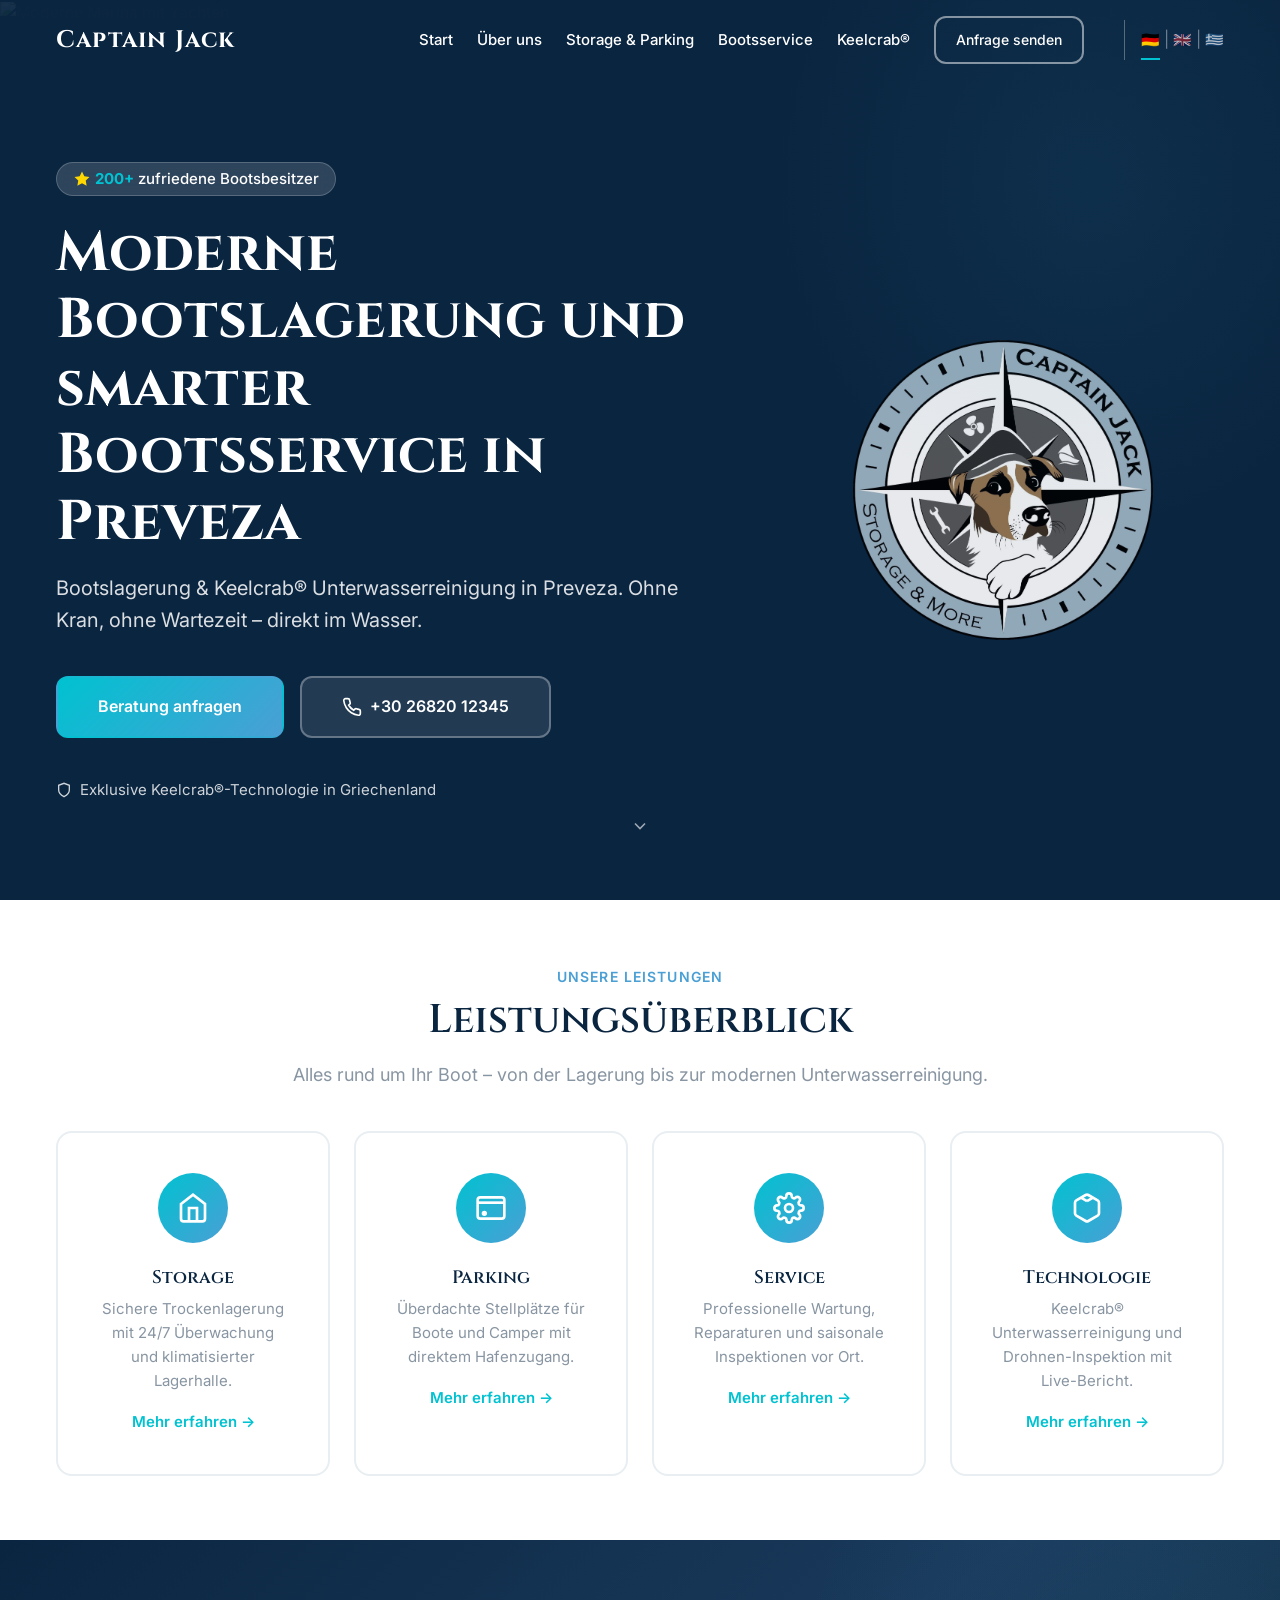
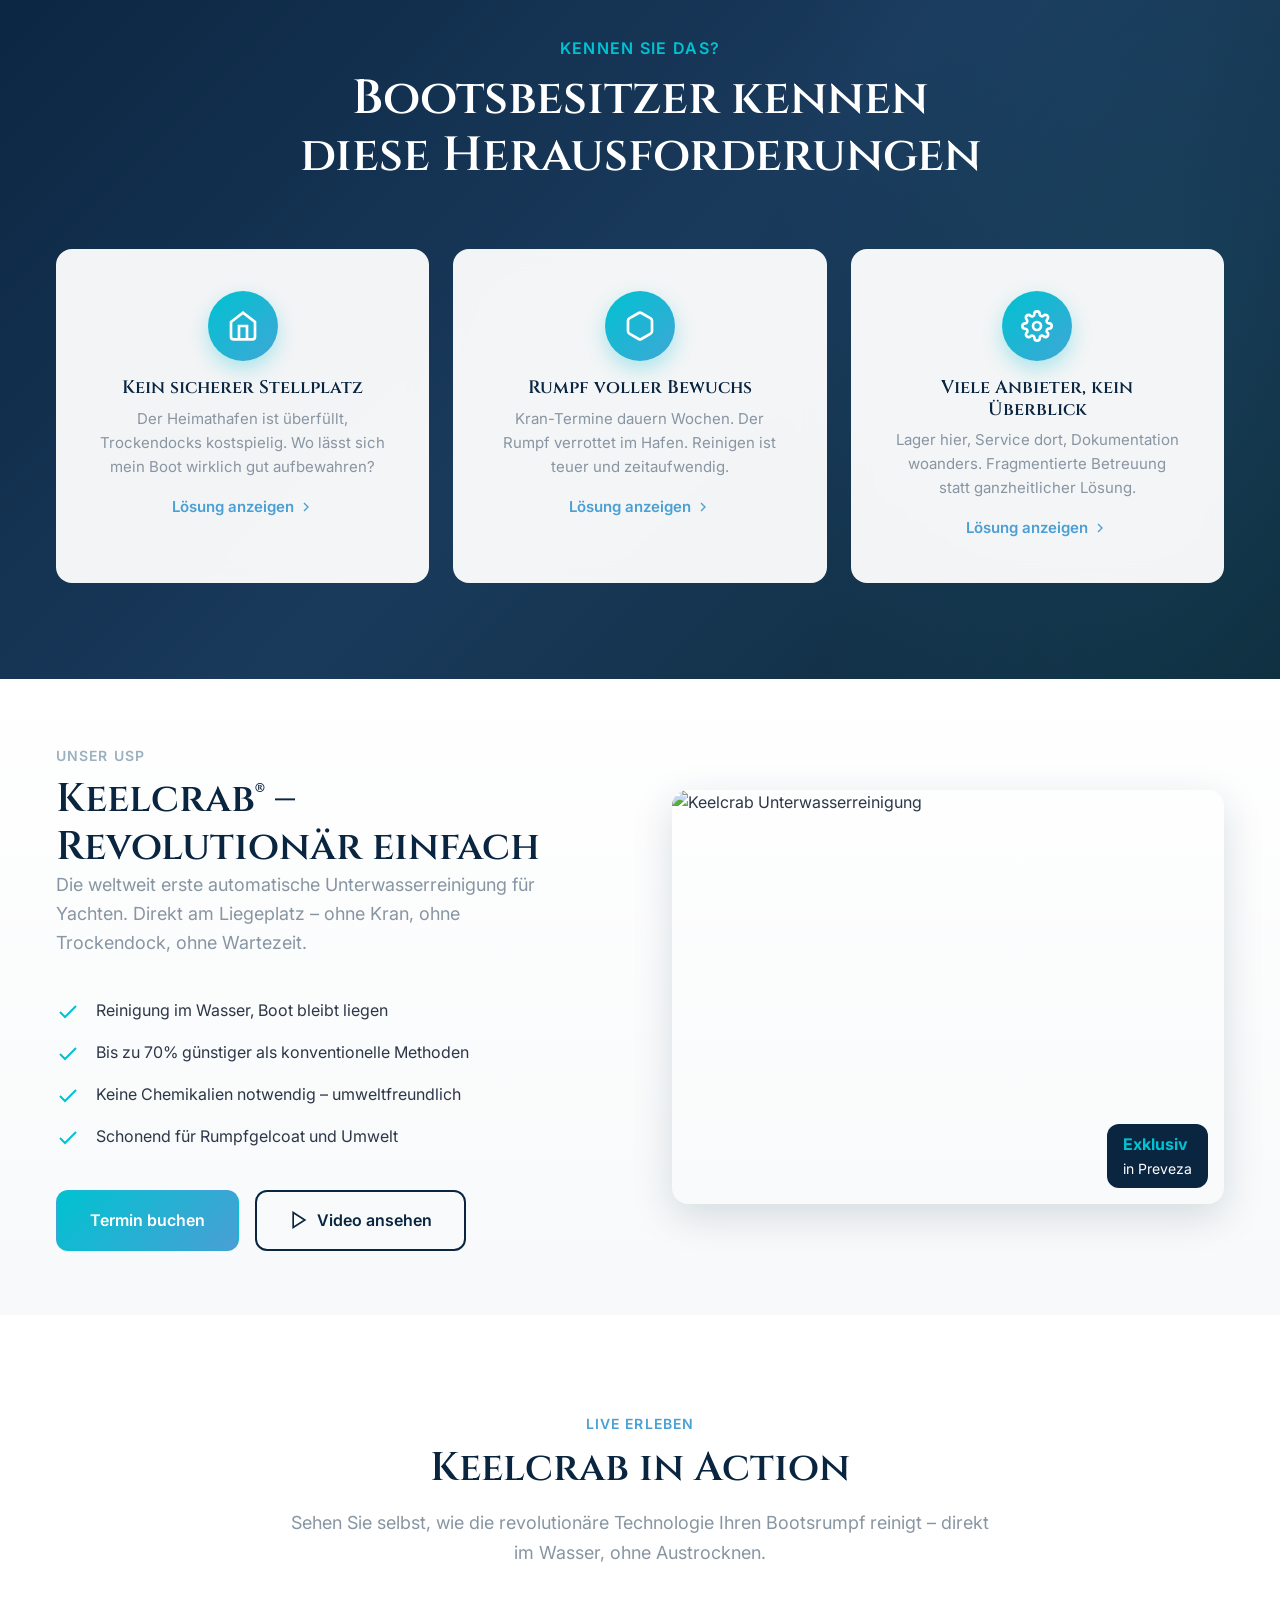
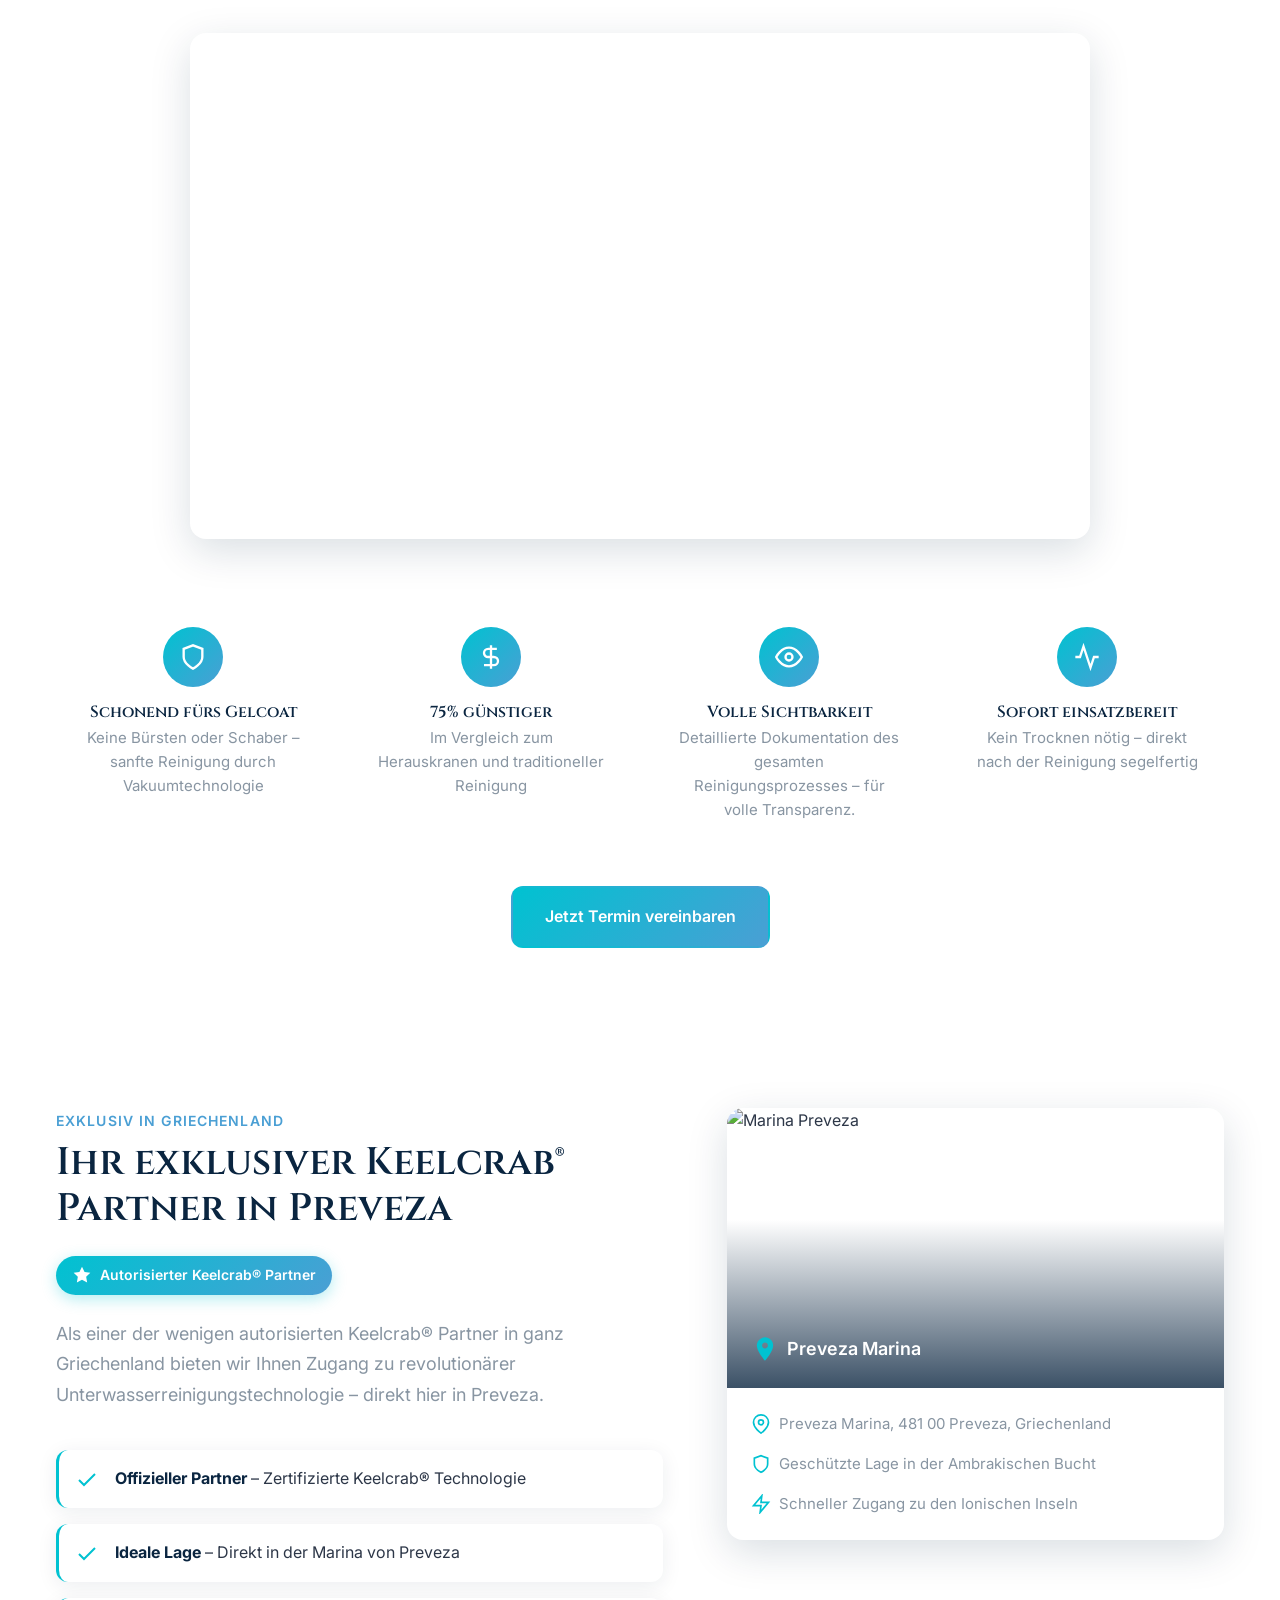
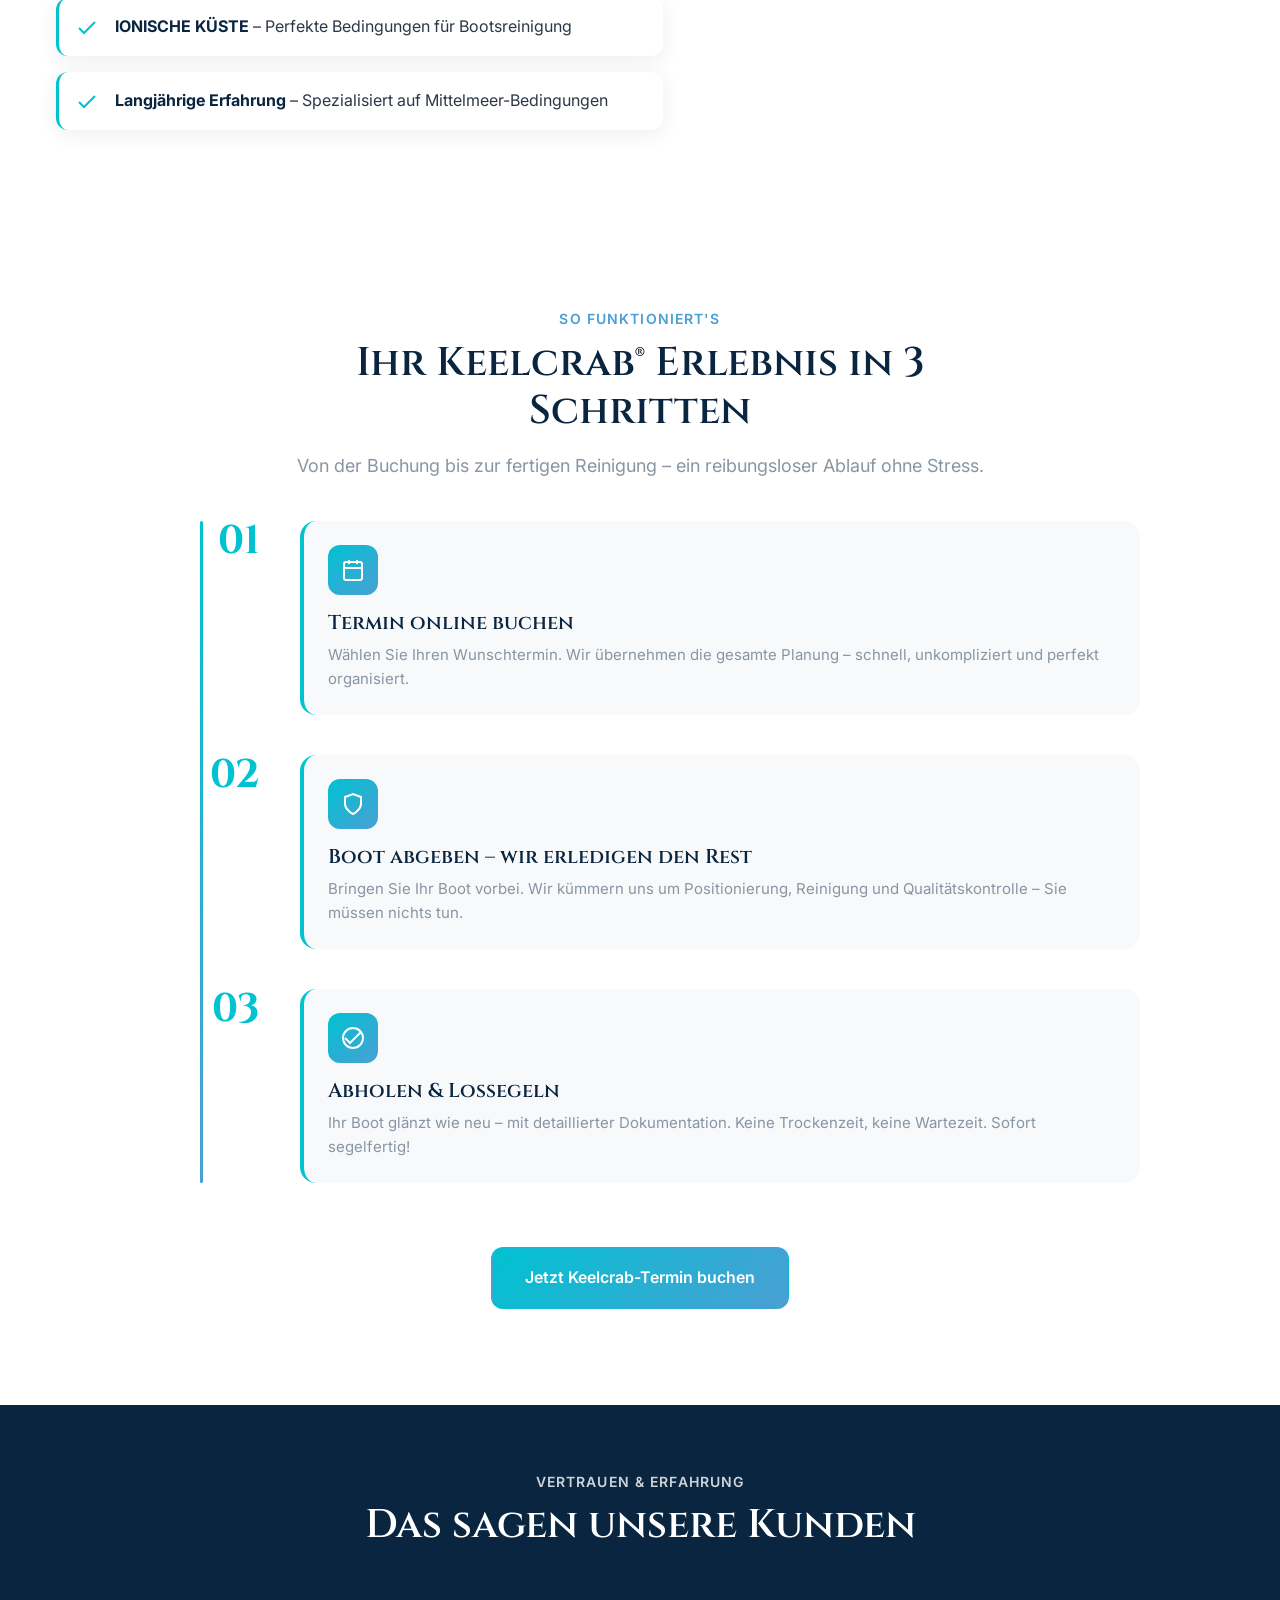
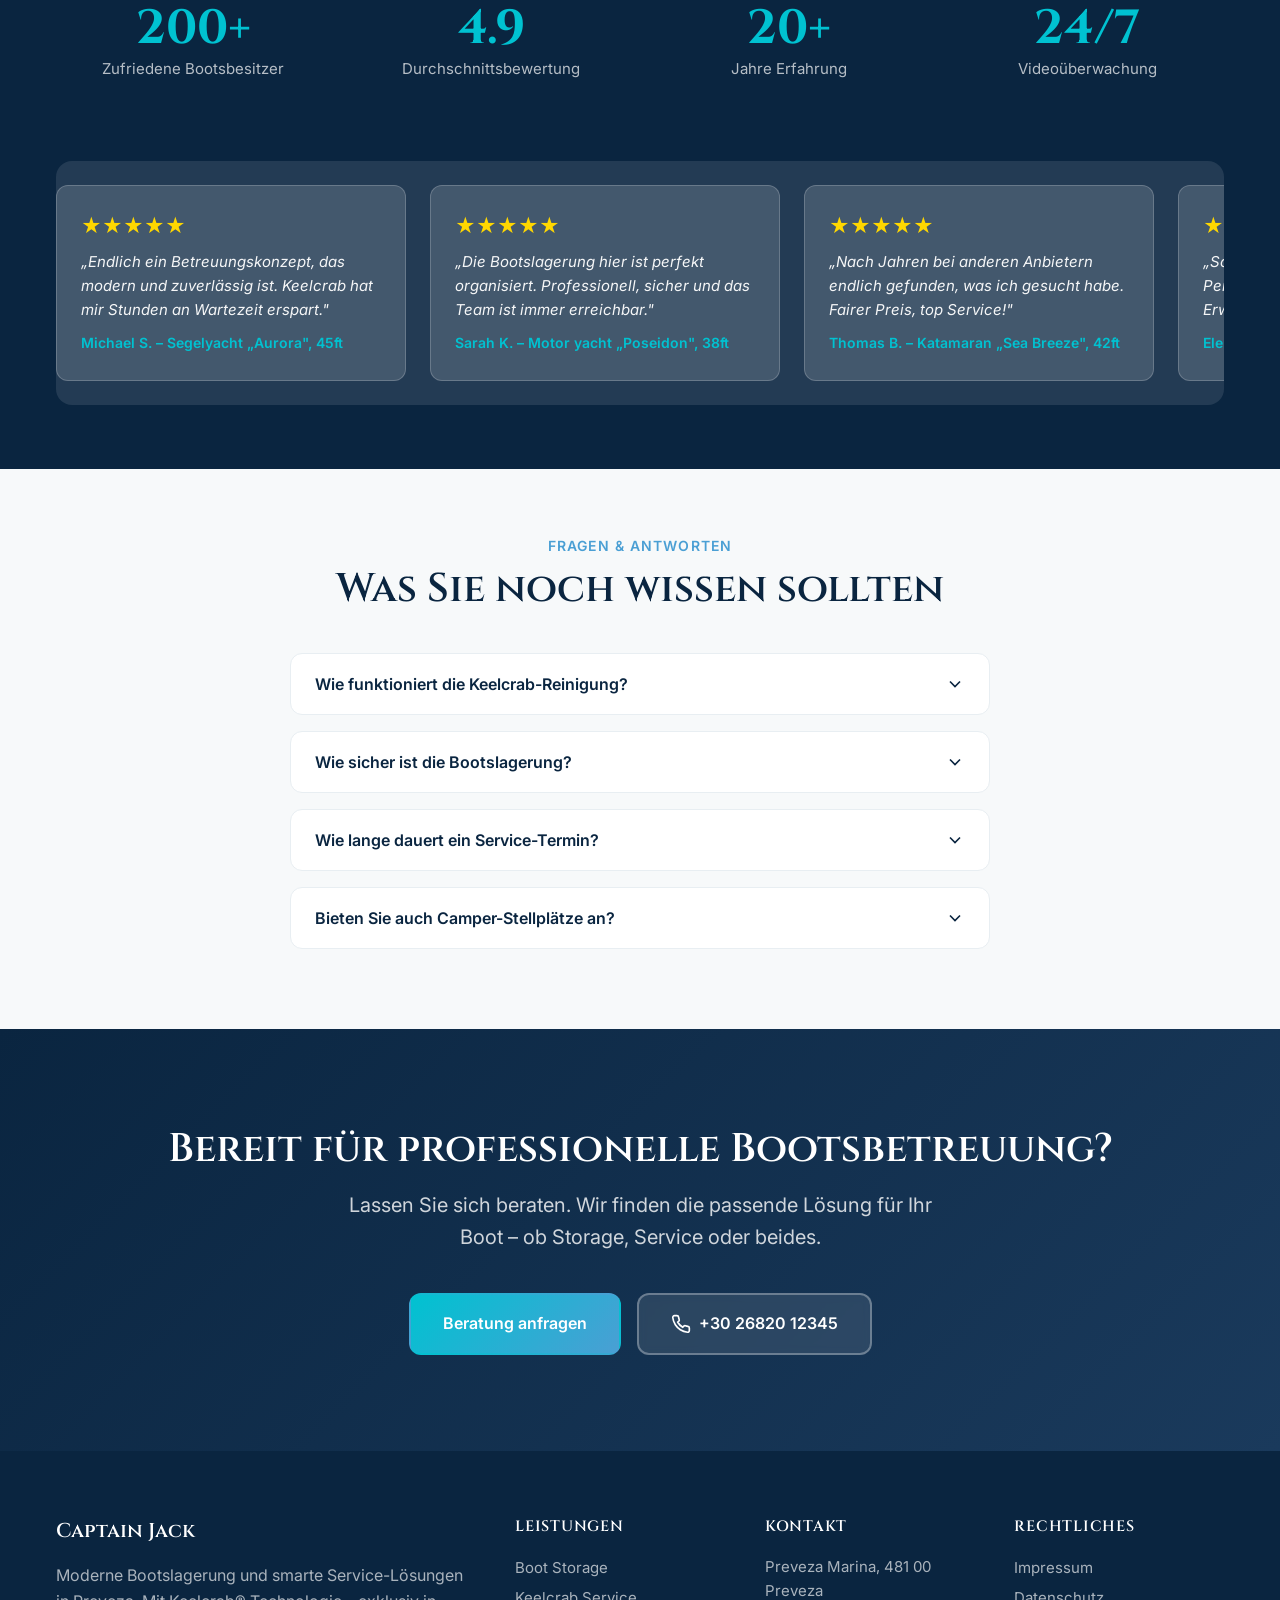
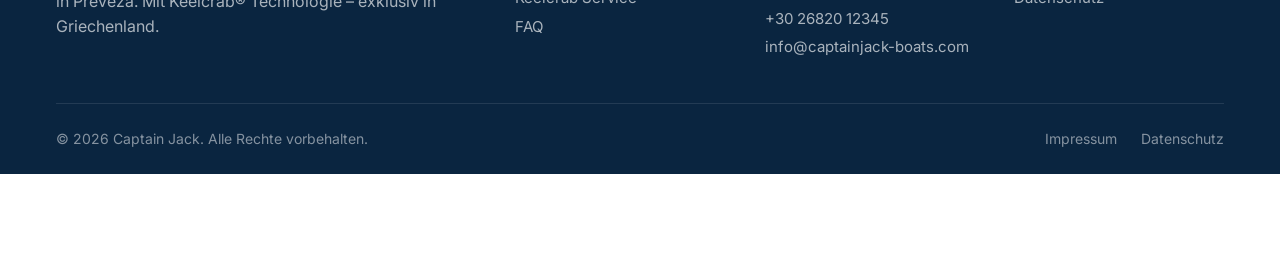
==== commit 091c2f46: "Reorder navigation: Über uns/About Us now after Start, before other services" ====
--- a/variante-b/index.html
+++ b/variante-b/index.html
@@ -42,10 +42,10 @@
         
         <div class="nav-links" id="navLinks">
           <a href="index.html">Start</a>
+          <a href="#exklusiv">Über uns</a>
           <a href="#leistungen">Storage & Parking</a>
           <a href="#services">Bootsservice</a>
           <a href="#keelcrab">Keelcrab®</a>
-          <a href="#exklusiv">Über uns</a>
           <a href="kontakt.html" class="btn btn-accent">Anfrage senden</a>
           
           <!-- Language Switcher -->
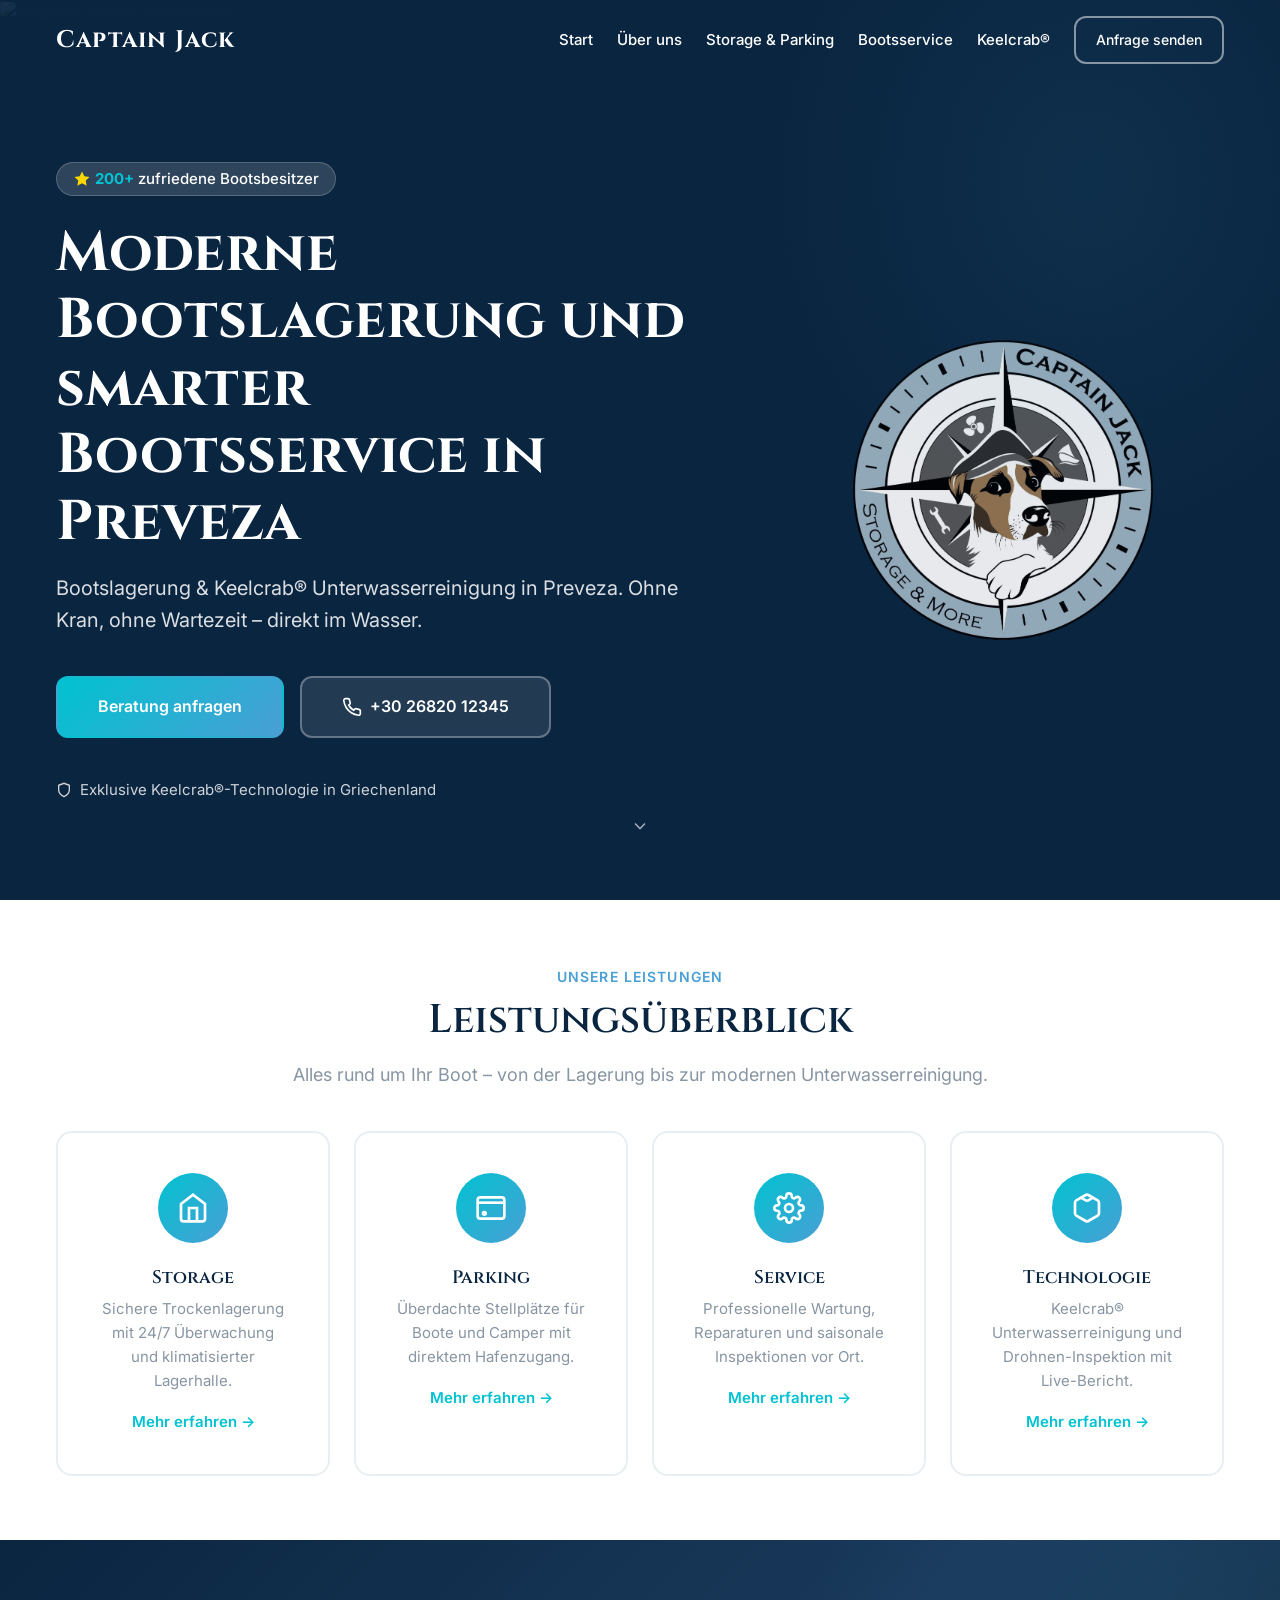
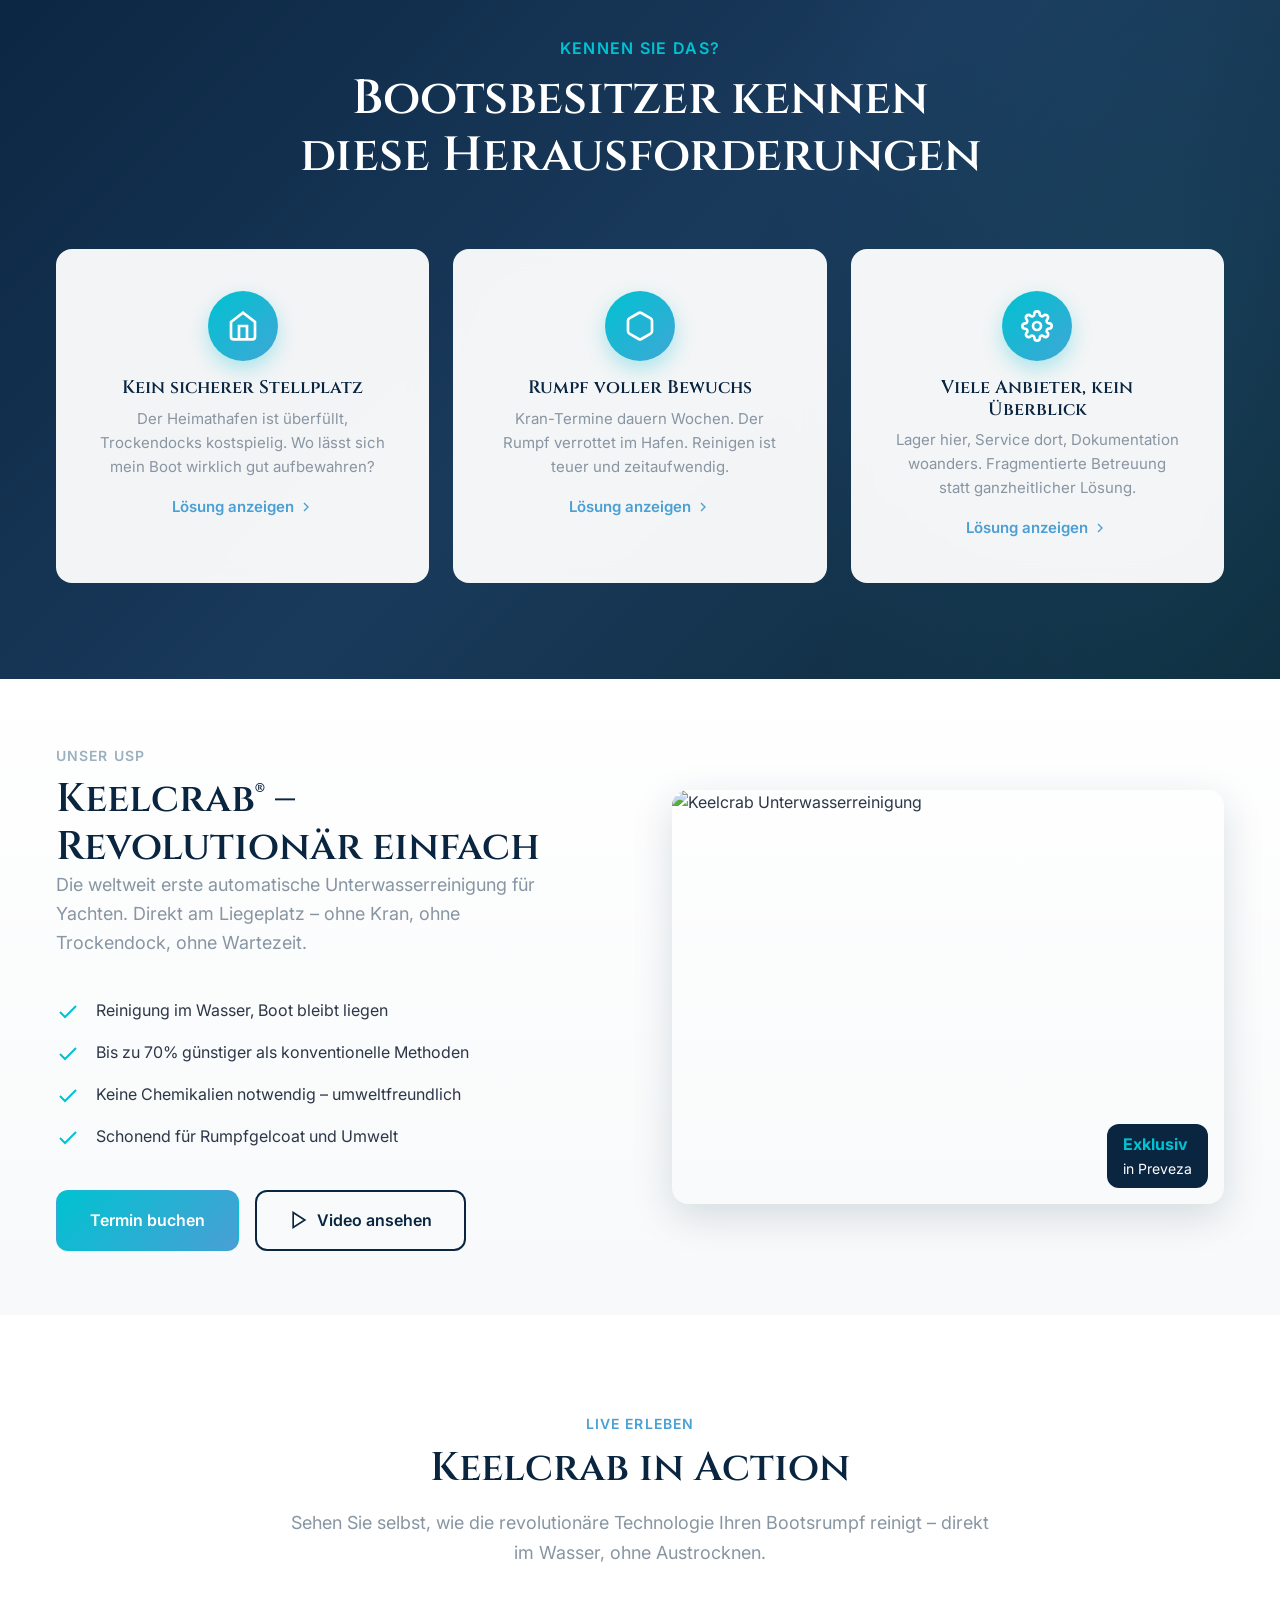
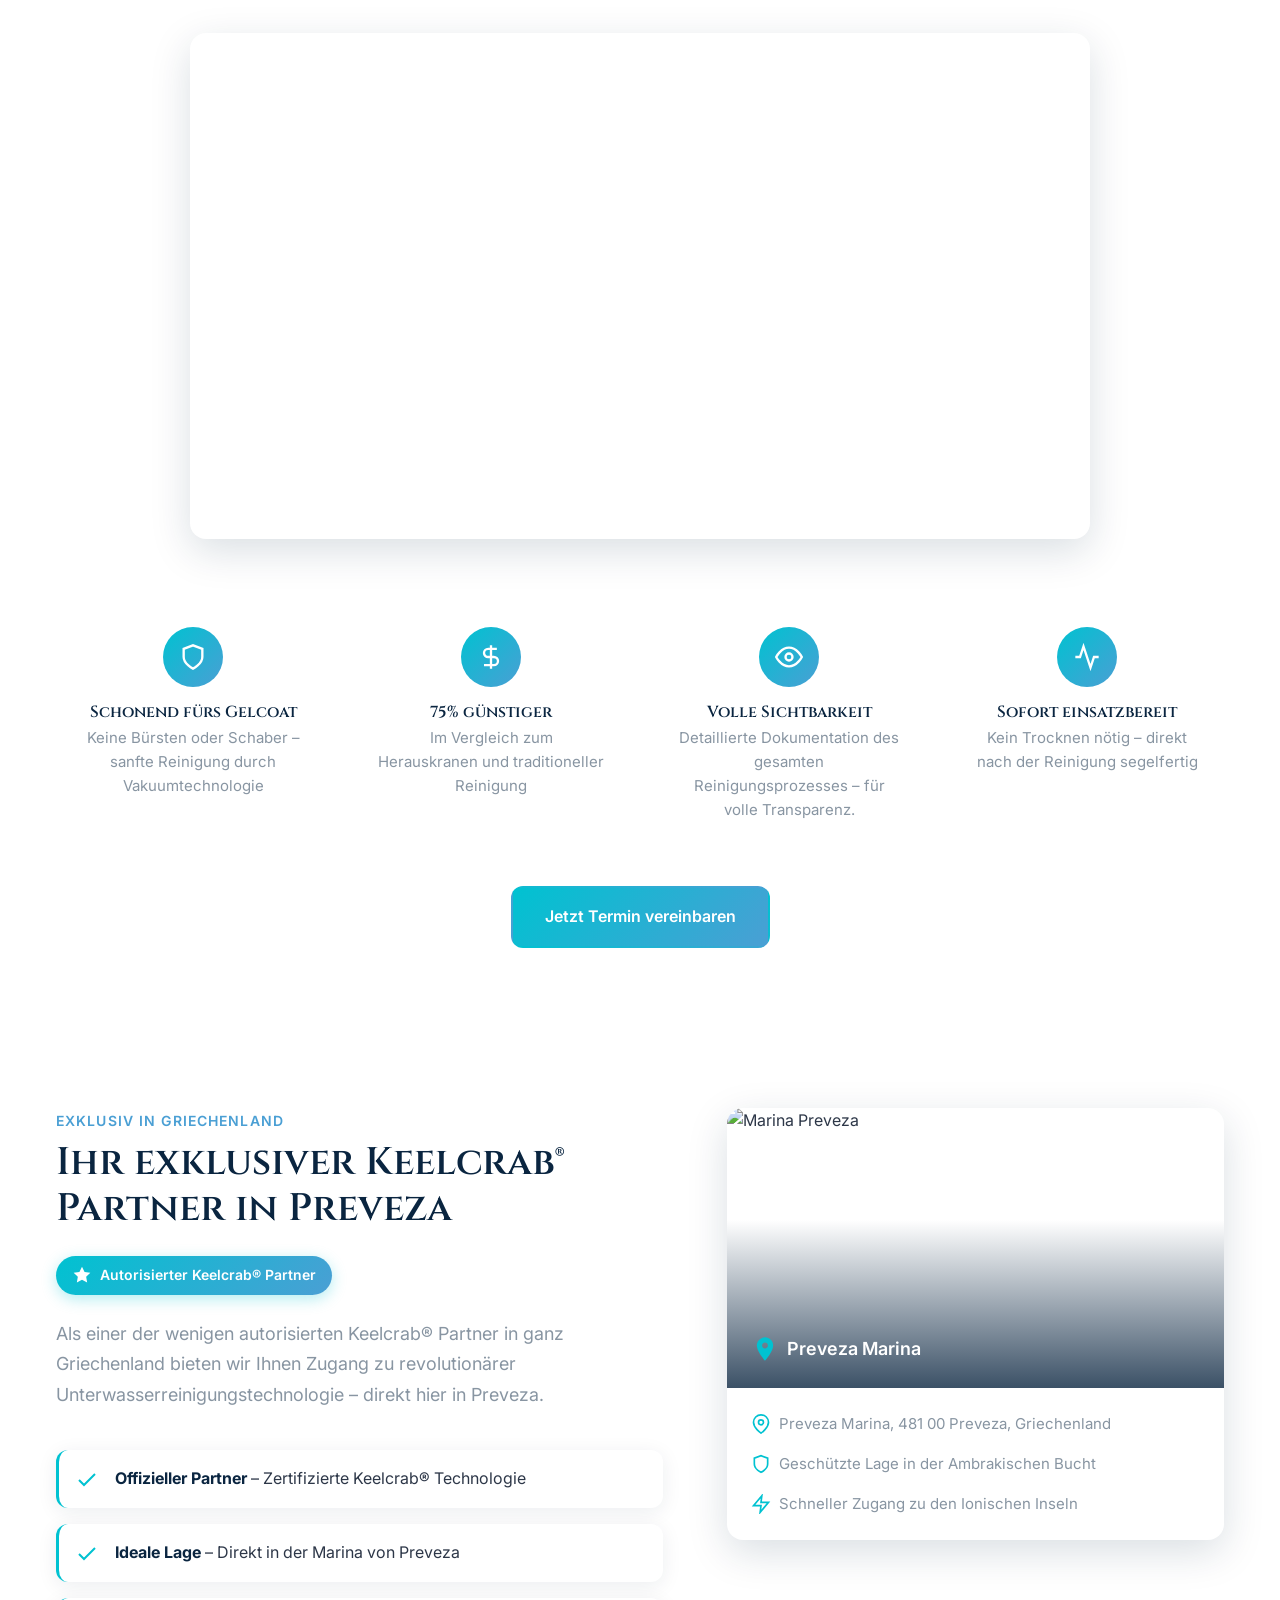
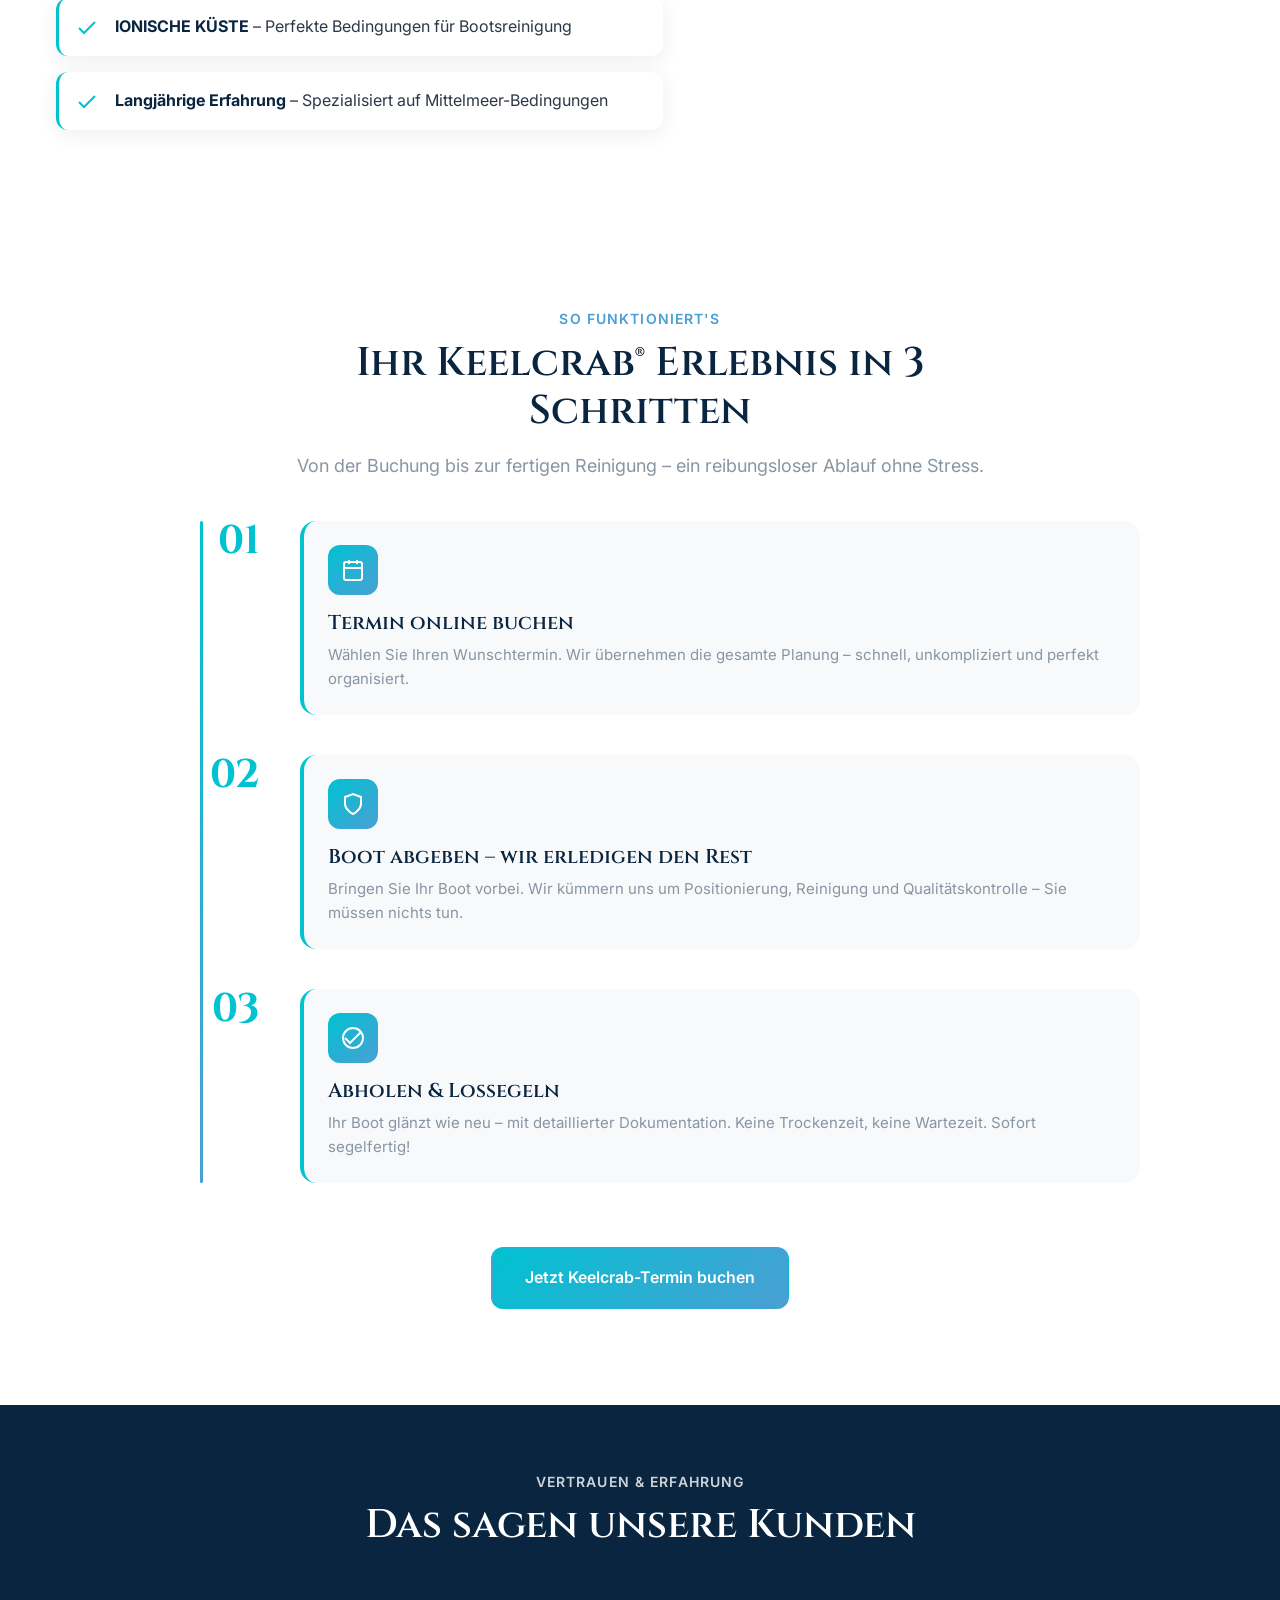
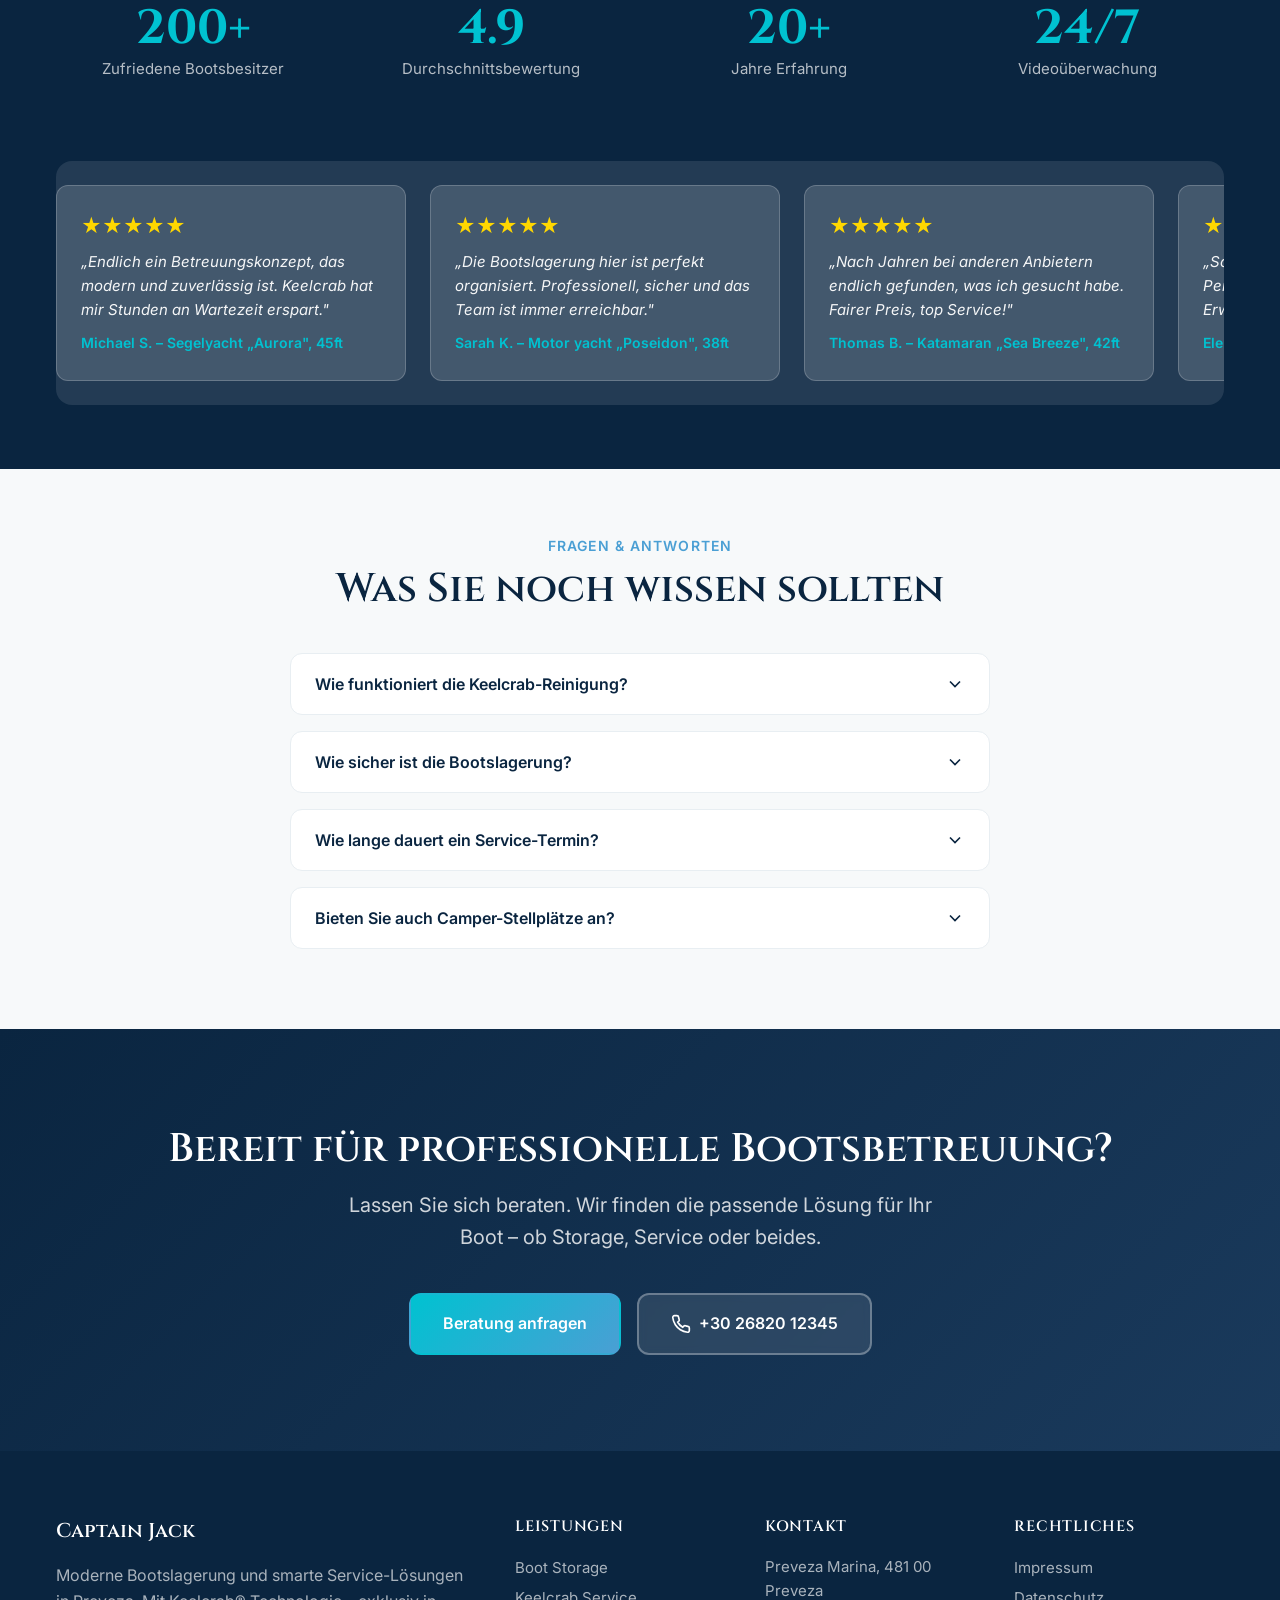
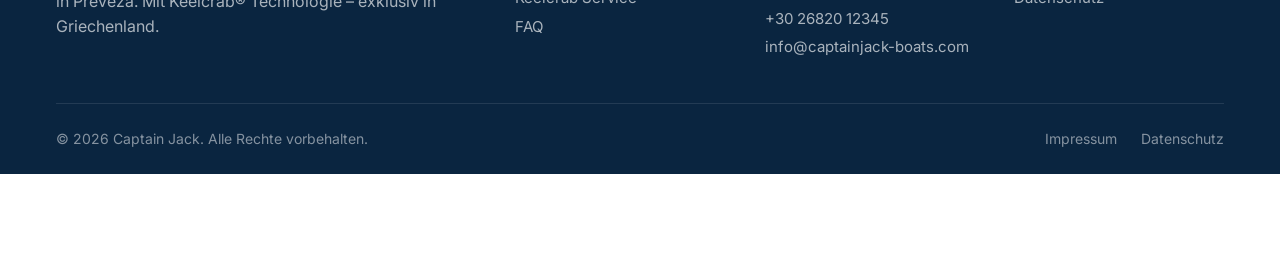
==== commit fe1215b2: "Remove English and Greek versions, delete language switcher" ====
--- a/variante-b/index.html
+++ b/variante-b/index.html
@@ -47,15 +47,6 @@
           <a href="#services">Bootsservice</a>
           <a href="#keelcrab">Keelcrab®</a>
           <a href="kontakt.html" class="btn btn-accent">Anfrage senden</a>
-          
-          <!-- Language Switcher -->
-          <div class="language-switcher">
-            <a href="index.html" class="lang-link active" title="Deutsch">🇩🇪</a>
-            <span class="lang-separator">|</span>
-            <a href="index-en.html" class="lang-link" title="English">🇬🇧</a>
-            <span class="lang-separator">|</span>
-            <a href="index-gr.html" class="lang-link" title="Ελληνικά">🇬🇷</a>
-          </div>
         </div>
       </nav>
     </div>
--- a/variante-b/css/style.css
+++ b/variante-b/css/style.css
@@ -318,82 +318,6 @@
 
 .nav-links a:hover {
   color: var(--white);
-}
-
-/* Language Switcher */
-.language-switcher {
-  display: flex;
-  align-items: center;
-  gap: var(--space-xs);
-  margin-left: var(--space-md);
-  padding-left: var(--space-md);
-  border-left: 1px solid rgba(255, 255, 255, 0.3);
-}
-
-.header.scrolled .language-switcher {
-  border-left-color: rgba(10, 37, 64, 0.2);
-}
-
-.lang-link {
-  font-size: 1.25rem;
-  padding: 0;
-  border-radius: 0;
-  transition: all var(--transition-normal);
-  color: var(--white);
-  text-decoration: none !important;
-  border: none;
-  filter: grayscale(30%);
-  opacity: 0.7;
-}
-
-.lang-link:hover {
-  filter: grayscale(0%);
-  opacity: 1;
-  text-decoration: none !important;
-  border: none;
-}
-
-.lang-link.active {
-  filter: grayscale(0%);
-  opacity: 1;
-}
-
-.header.scrolled .lang-link {
-  color: var(--primary-navy);
-}
-
-.lang-separator {
-  color: rgba(255, 255, 255, 0.4);
-  font-size: 1rem;
-  user-select: none;
-}
-
-.header.scrolled .lang-separator {
-  color: rgba(10, 37, 64, 0.3);
-}
-
-@media (max-width: 768px) {
-  .language-switcher {
-    border-left: none;
-    margin-left: 0;
-    padding-left: 0;
-    margin-top: var(--space-md);
-    padding-top: var(--space-md);
-    border-top: 1px solid rgba(255, 255, 255, 0.2);
-  }
-  
-  .lang-link {
-    font-size: 1.5rem;
-    padding: var(--space-sm);
-  }
-}
-
-.header.scrolled .nav-links a {
-  color: var(--dark-gray);
-}
-
-.header.scrolled .nav-links a:hover {
-  color: var(--primary-navy);
 }
 
 /* Header Button - Gleichmäßiges Padding, Text-Font */
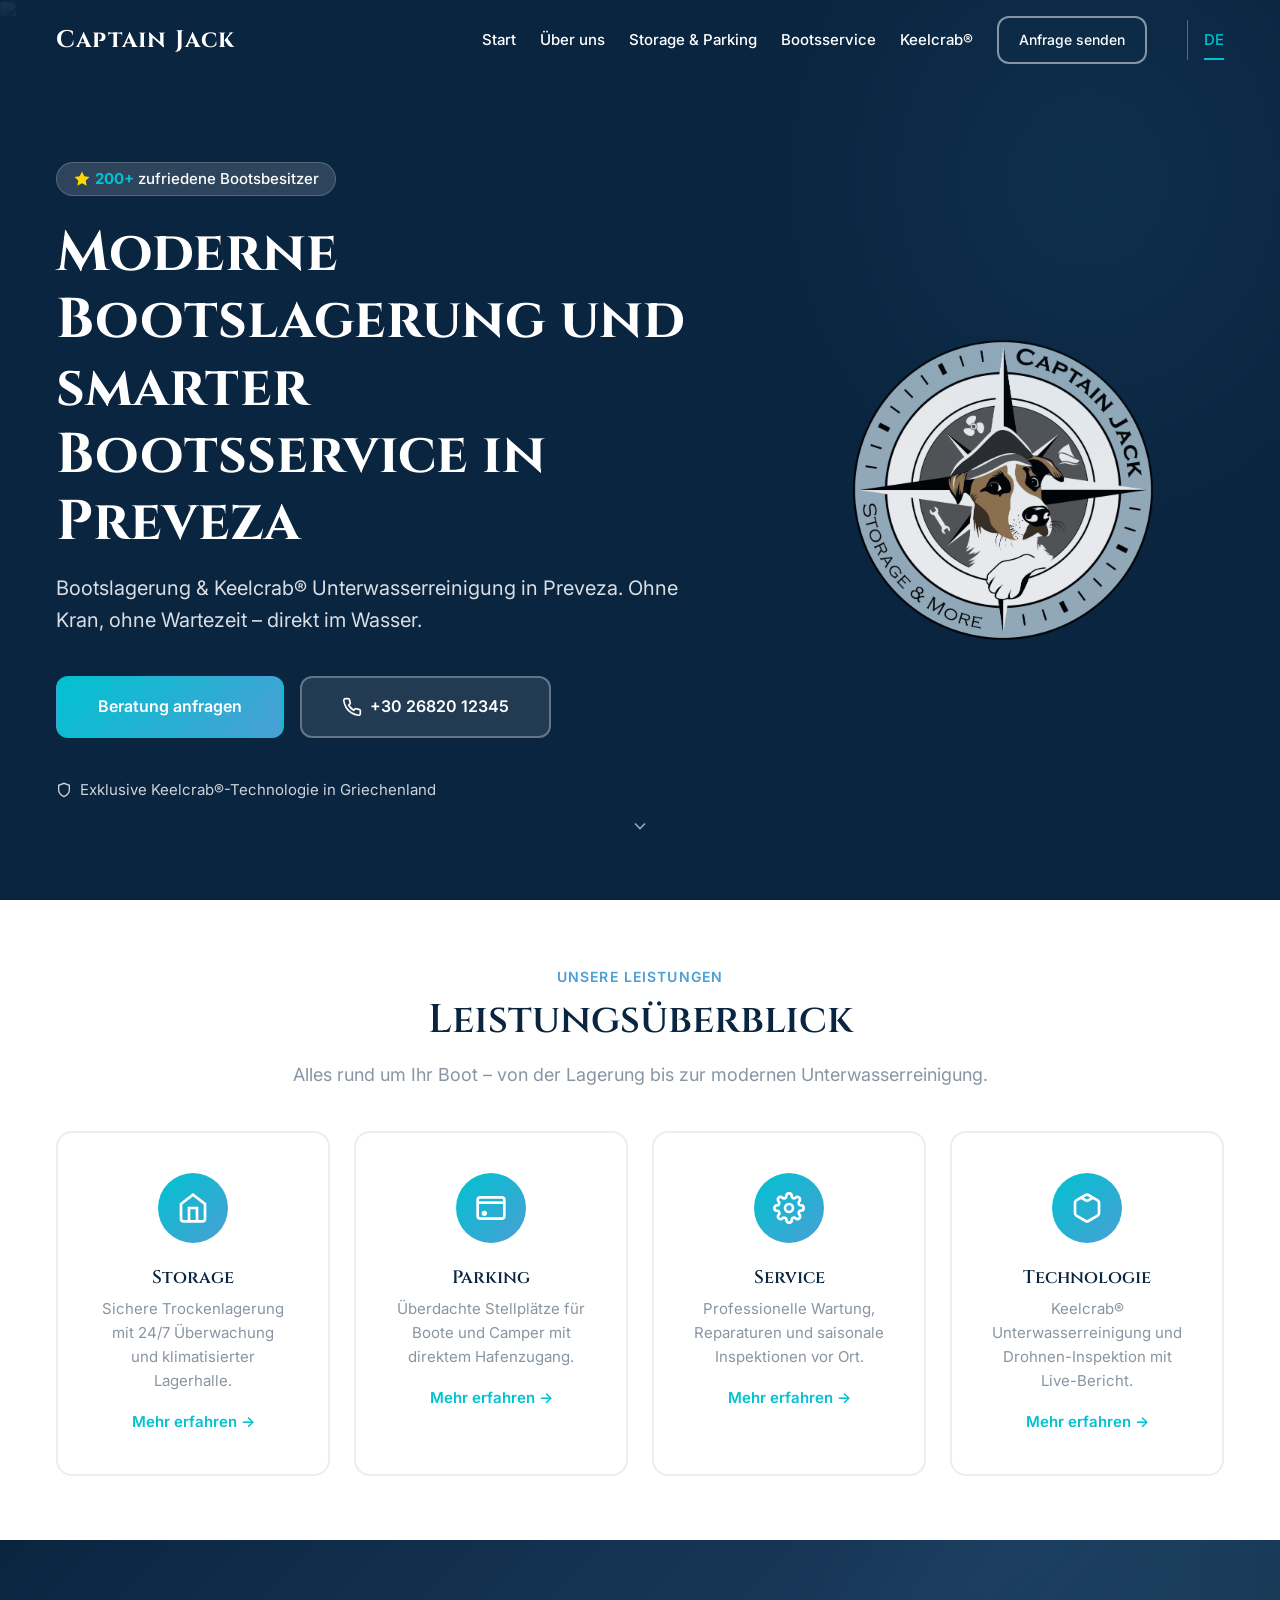
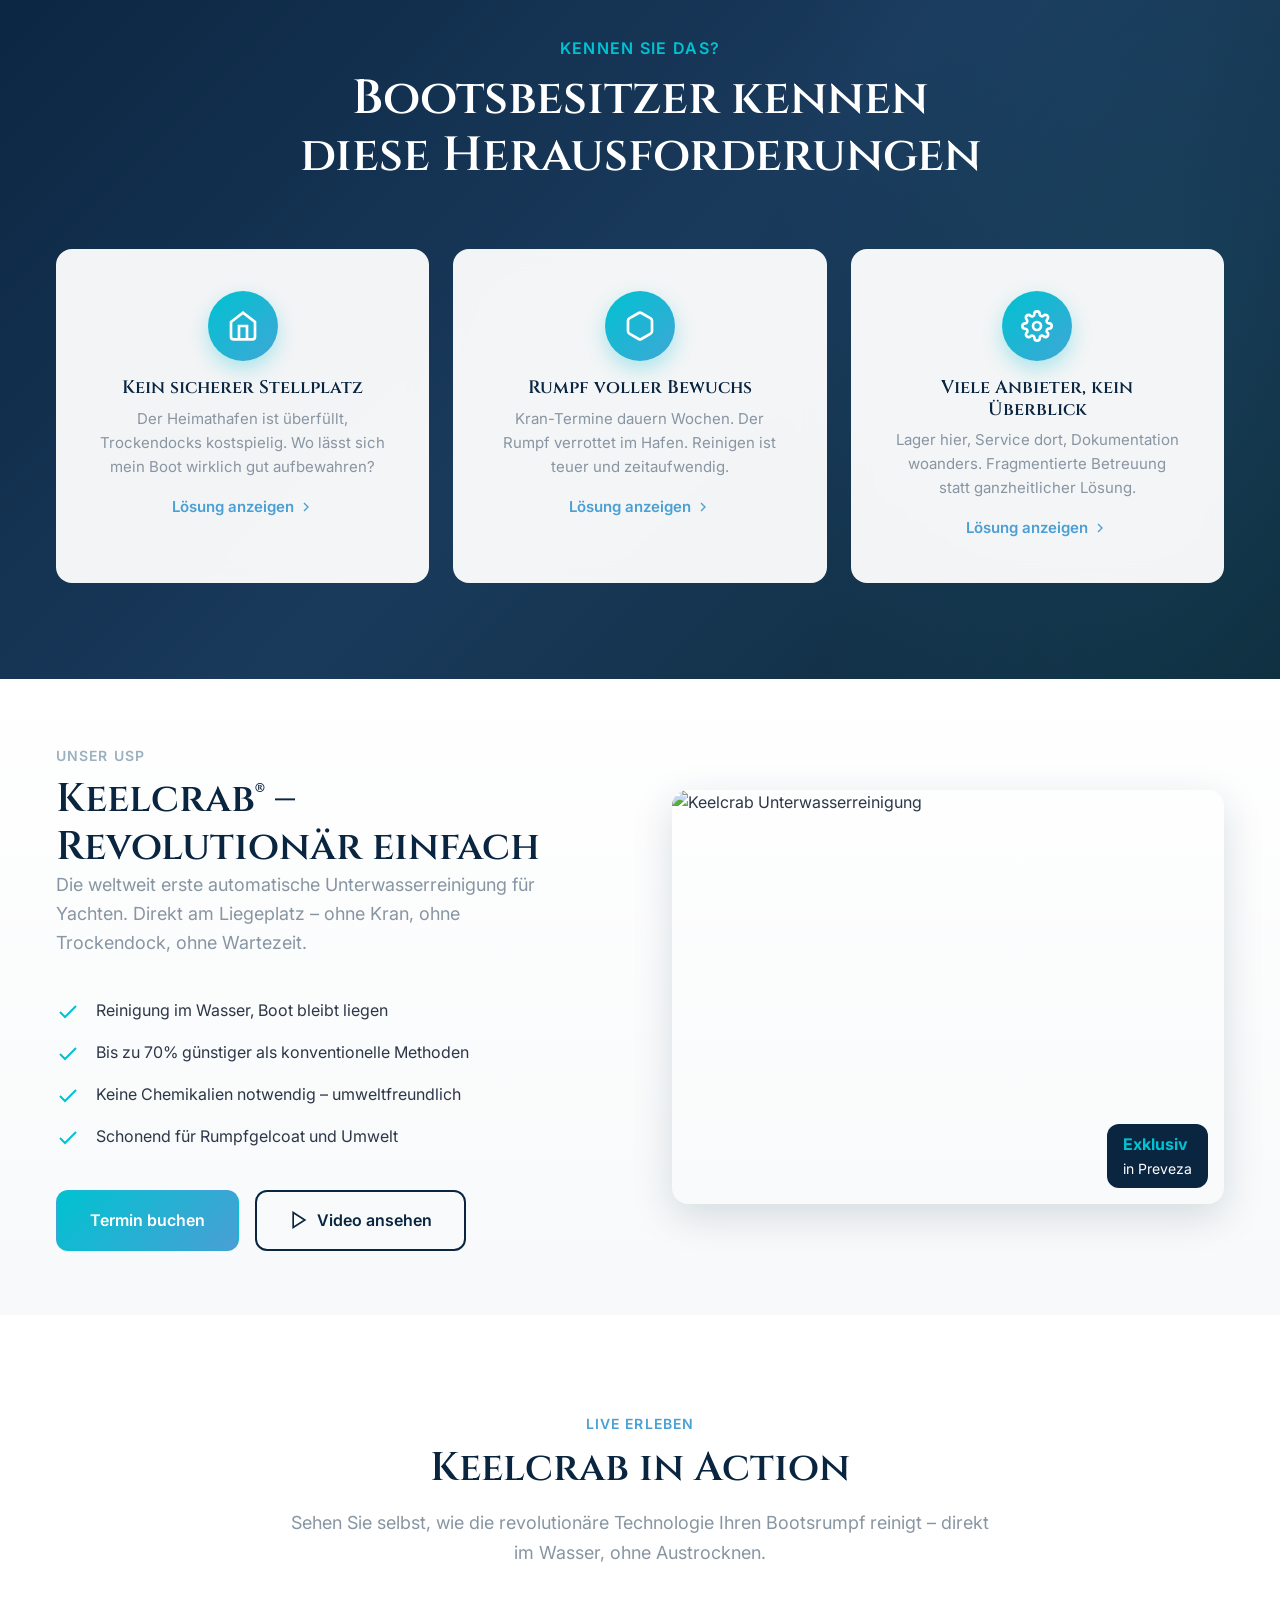
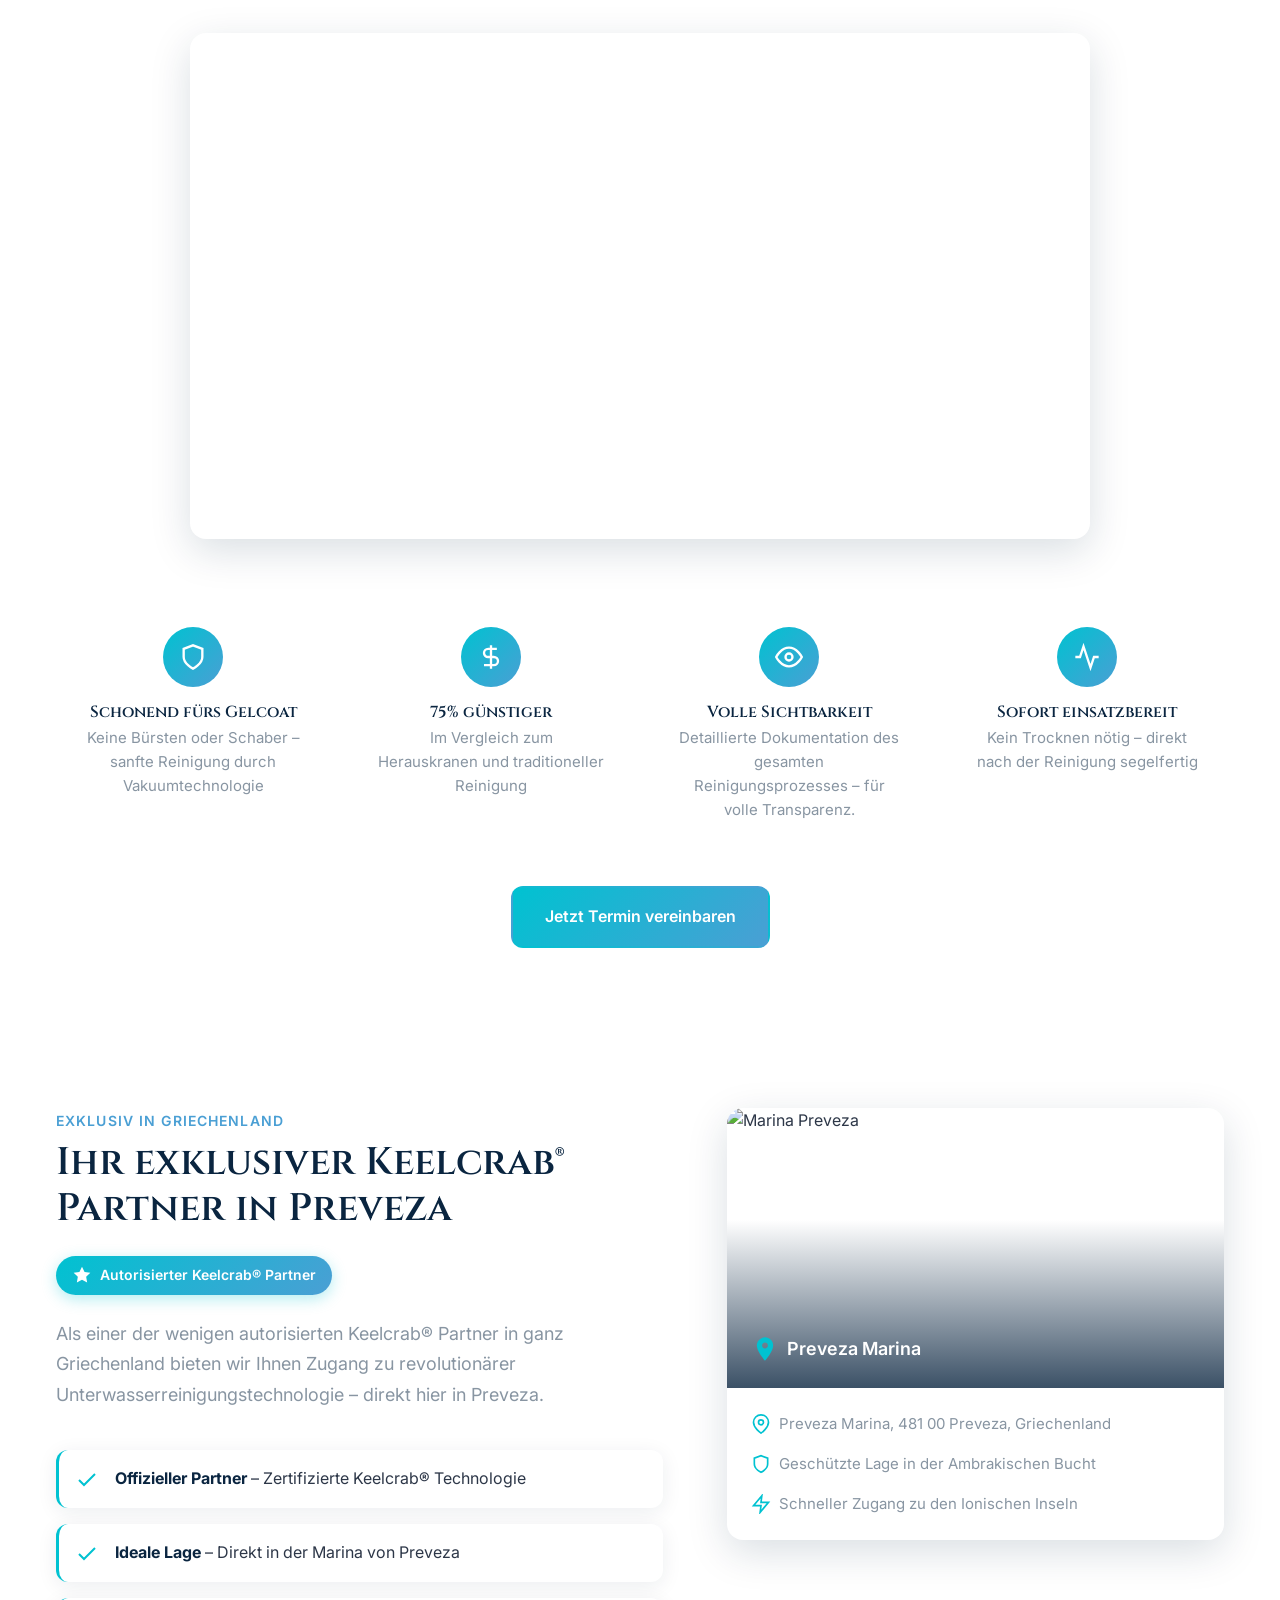
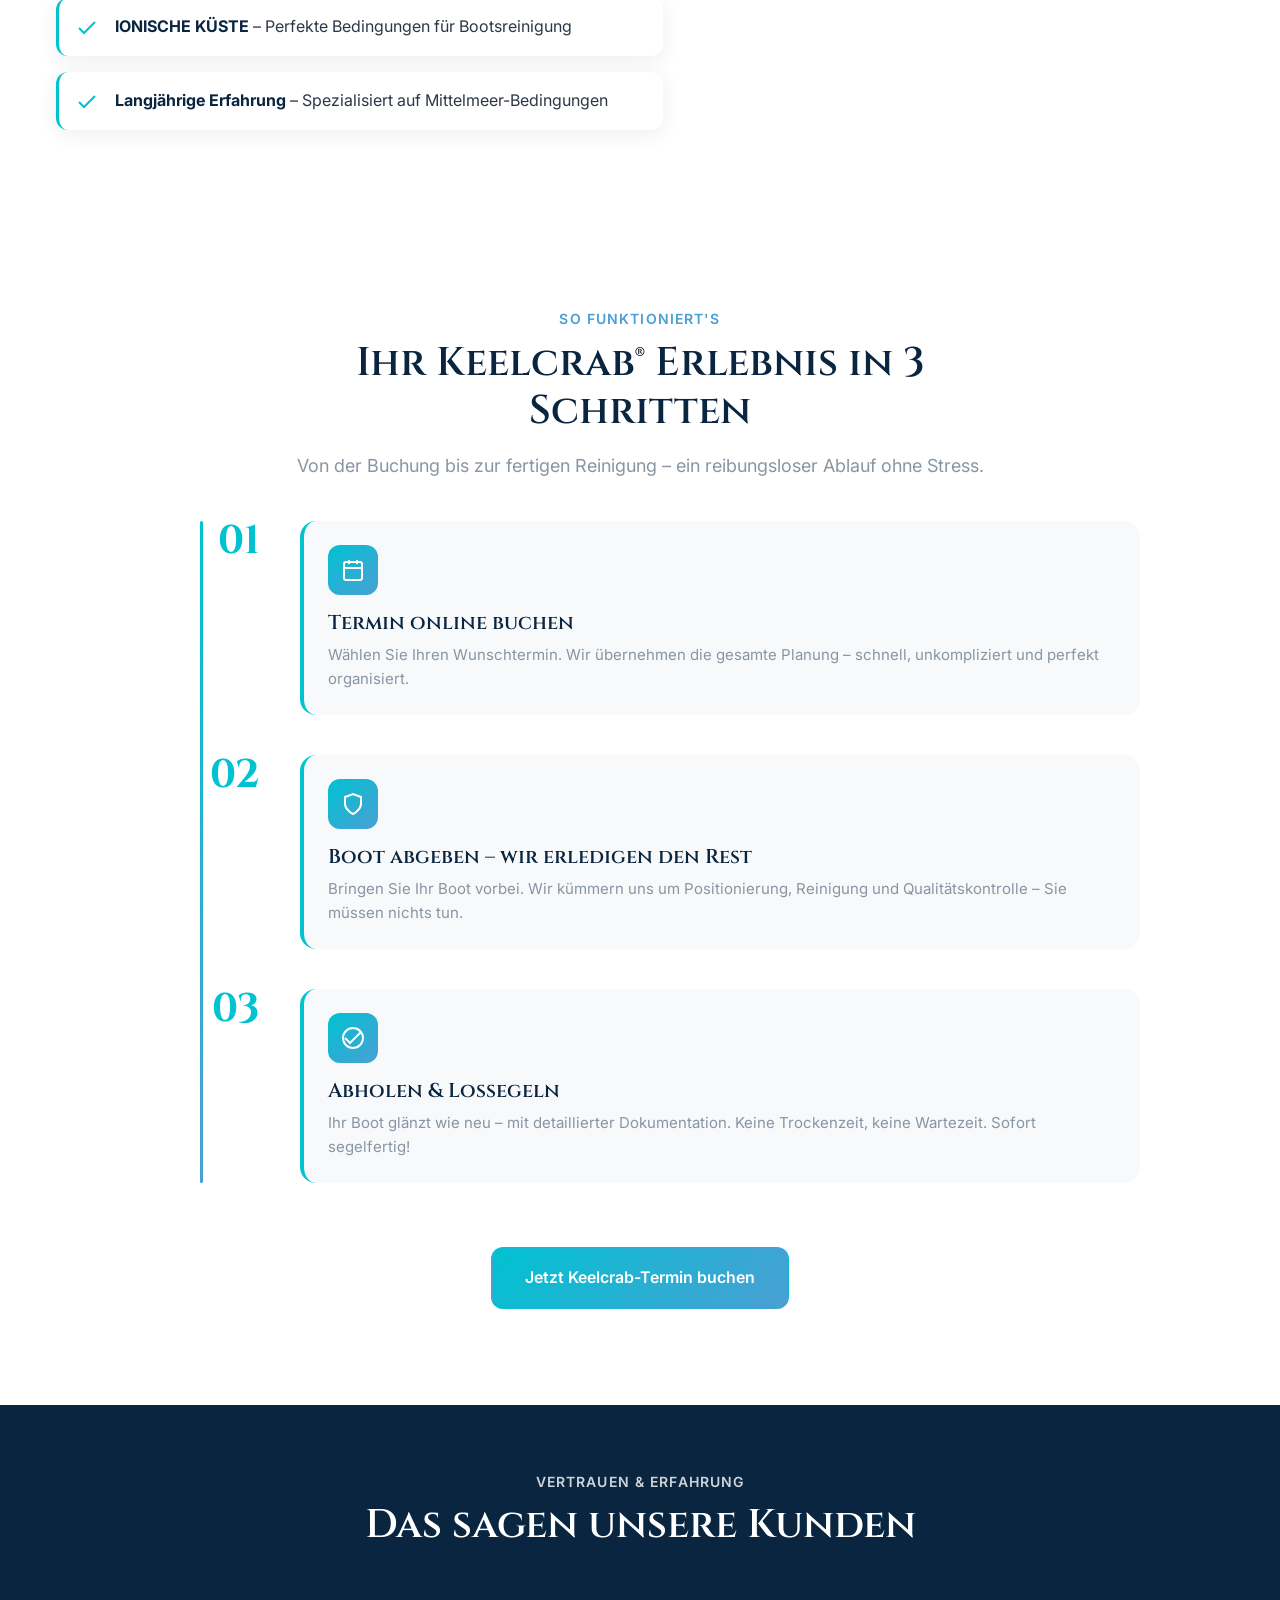
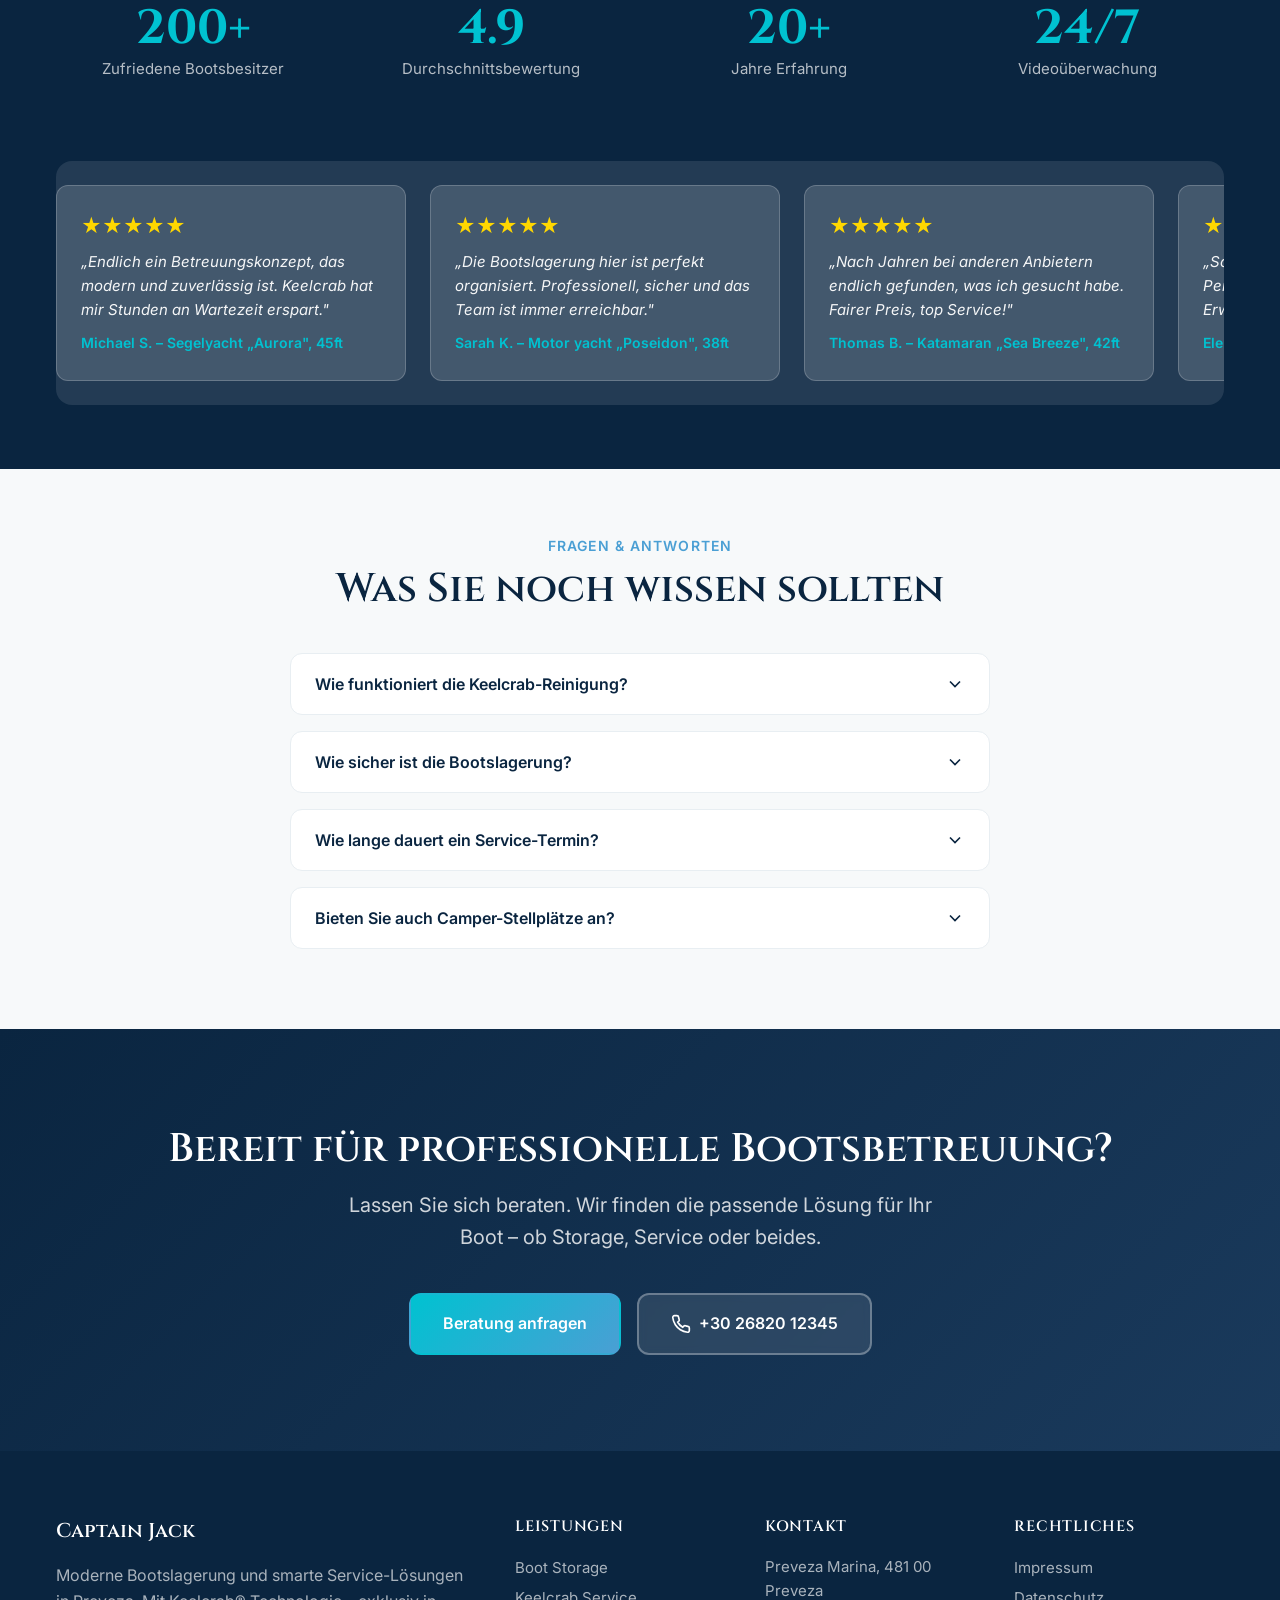
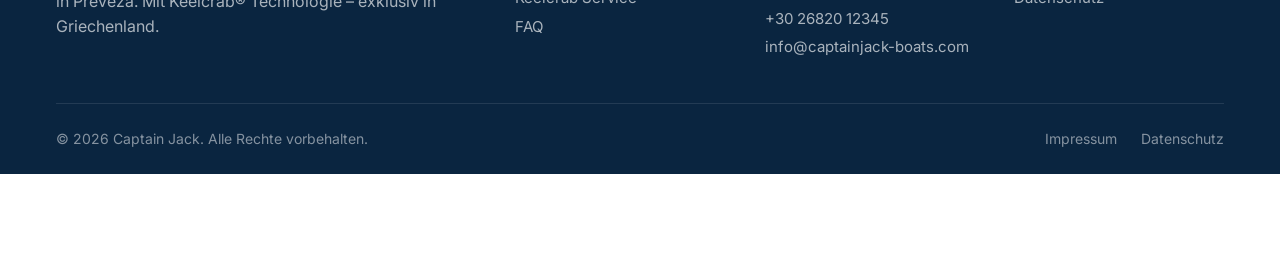
==== commit 40e2ac56: "Keep language switcher as placeholder for future languages" ====
--- a/variante-b/index.html
+++ b/variante-b/index.html
@@ -47,6 +47,11 @@
           <a href="#services">Bootsservice</a>
           <a href="#keelcrab">Keelcrab®</a>
           <a href="kontakt.html" class="btn btn-accent">Anfrage senden</a>
+          
+          <!-- Language Switcher -->
+          <div class="language-switcher">
+            <a href="index.html" class="lang-link active">DE</a>
+          </div>
         </div>
       </nav>
     </div>
--- a/variante-b/css/style.css
+++ b/variante-b/css/style.css
@@ -361,6 +361,54 @@
 /* Kein Underline für Buttons in Navigation */
 .nav-links .btn::after {
   display: none;
+}
+
+/* Language Switcher */
+.language-switcher {
+  display: flex;
+  align-items: center;
+  gap: var(--space-xs);
+  margin-left: var(--space-md);
+  padding-left: var(--space-md);
+  border-left: 1px solid rgba(255, 255, 255, 0.3);
+}
+
+.header.scrolled .language-switcher {
+  border-left-color: rgba(10, 37, 64, 0.2);
+}
+
+.lang-link {
+  font-family: 'Inter', sans-serif;
+  font-size: 0.875rem;
+  font-weight: 600;
+  padding: var(--space-xs) var(--space-sm);
+  border-radius: var(--radius-sm);
+  transition: all var(--transition-normal);
+  color: var(--white);
+  text-decoration: none;
+}
+
+.lang-link.active {
+  color: var(--accent-aqua);
+}
+
+.header.scrolled .lang-link {
+  color: var(--primary-navy);
+}
+
+.header.scrolled .lang-link.active {
+  color: var(--accent-aqua);
+}
+
+@media (max-width: 768px) {
+  .language-switcher {
+    border-left: none;
+    margin-left: 0;
+    padding-left: 0;
+    margin-top: var(--space-md);
+    padding-top: var(--space-md);
+    border-top: 1px solid rgba(255, 255, 255, 0.2);
+  }
 }
 
 .nav-links a:hover::after,
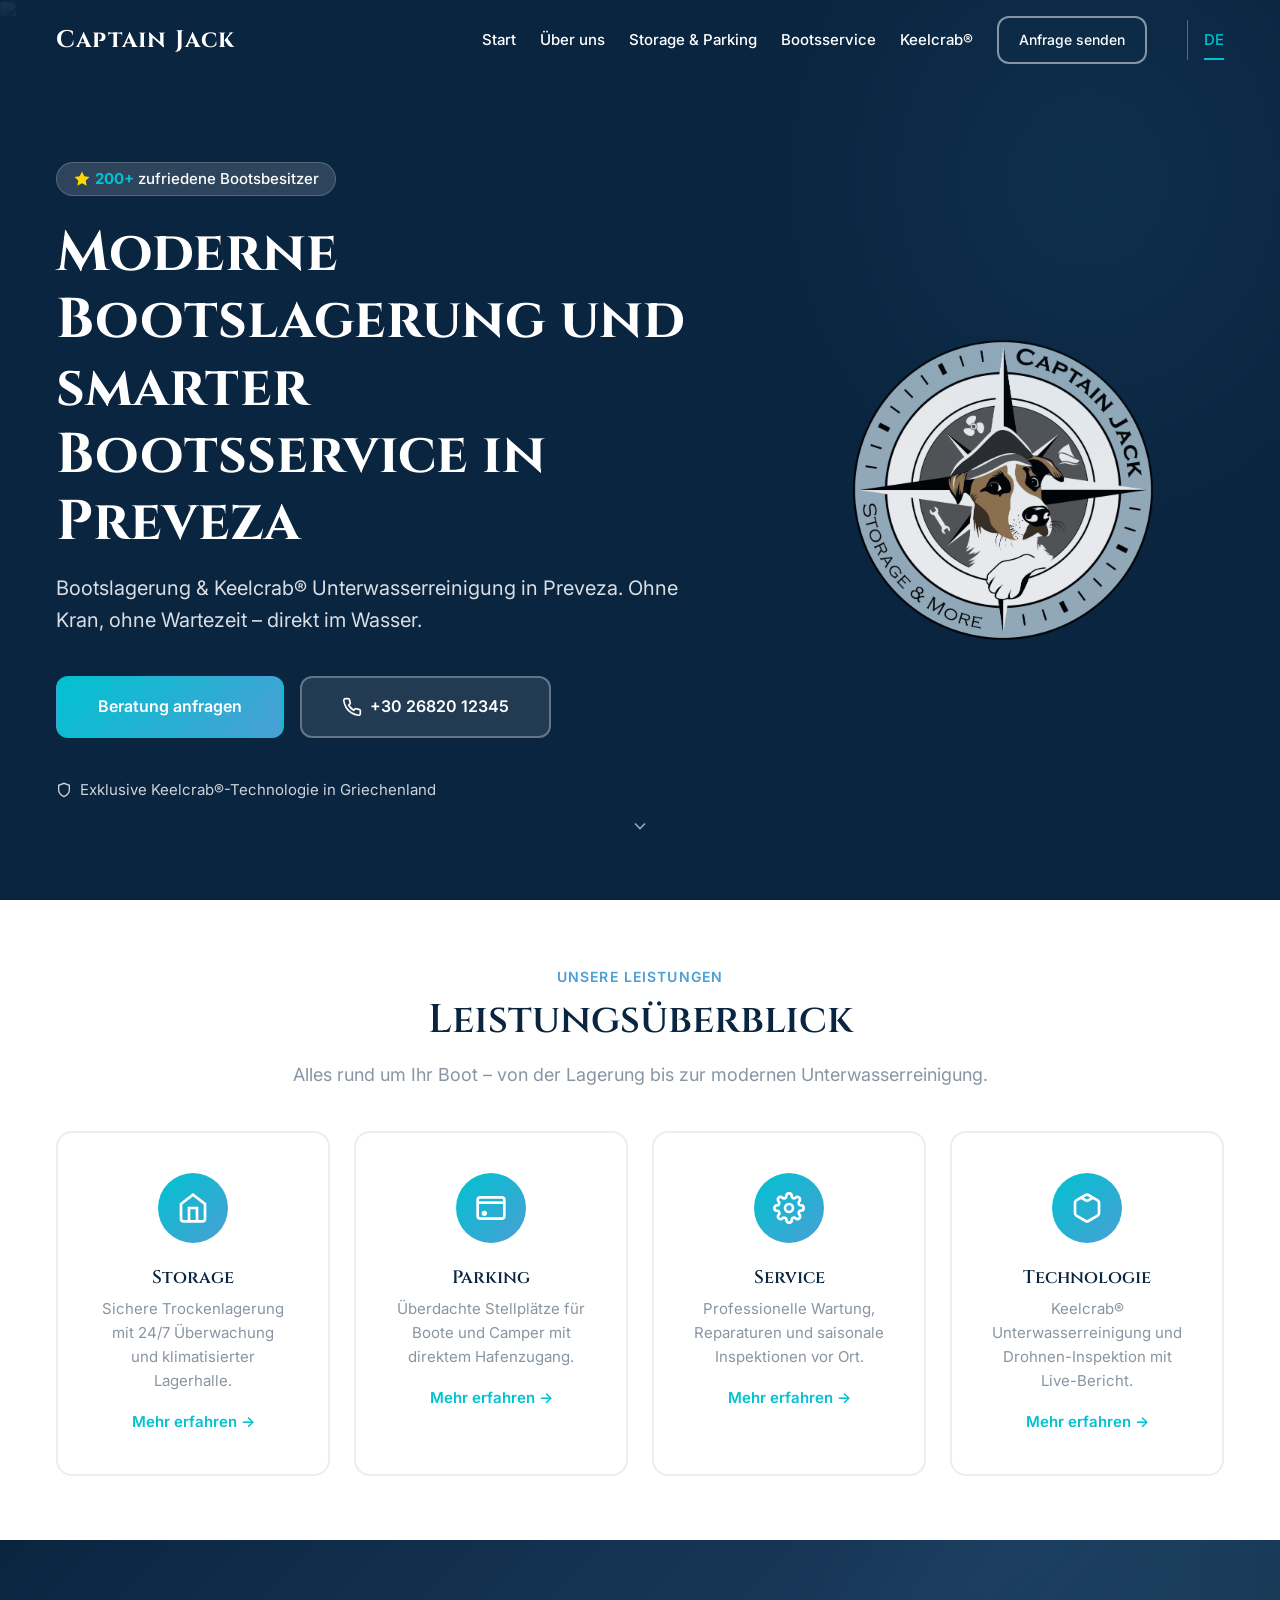
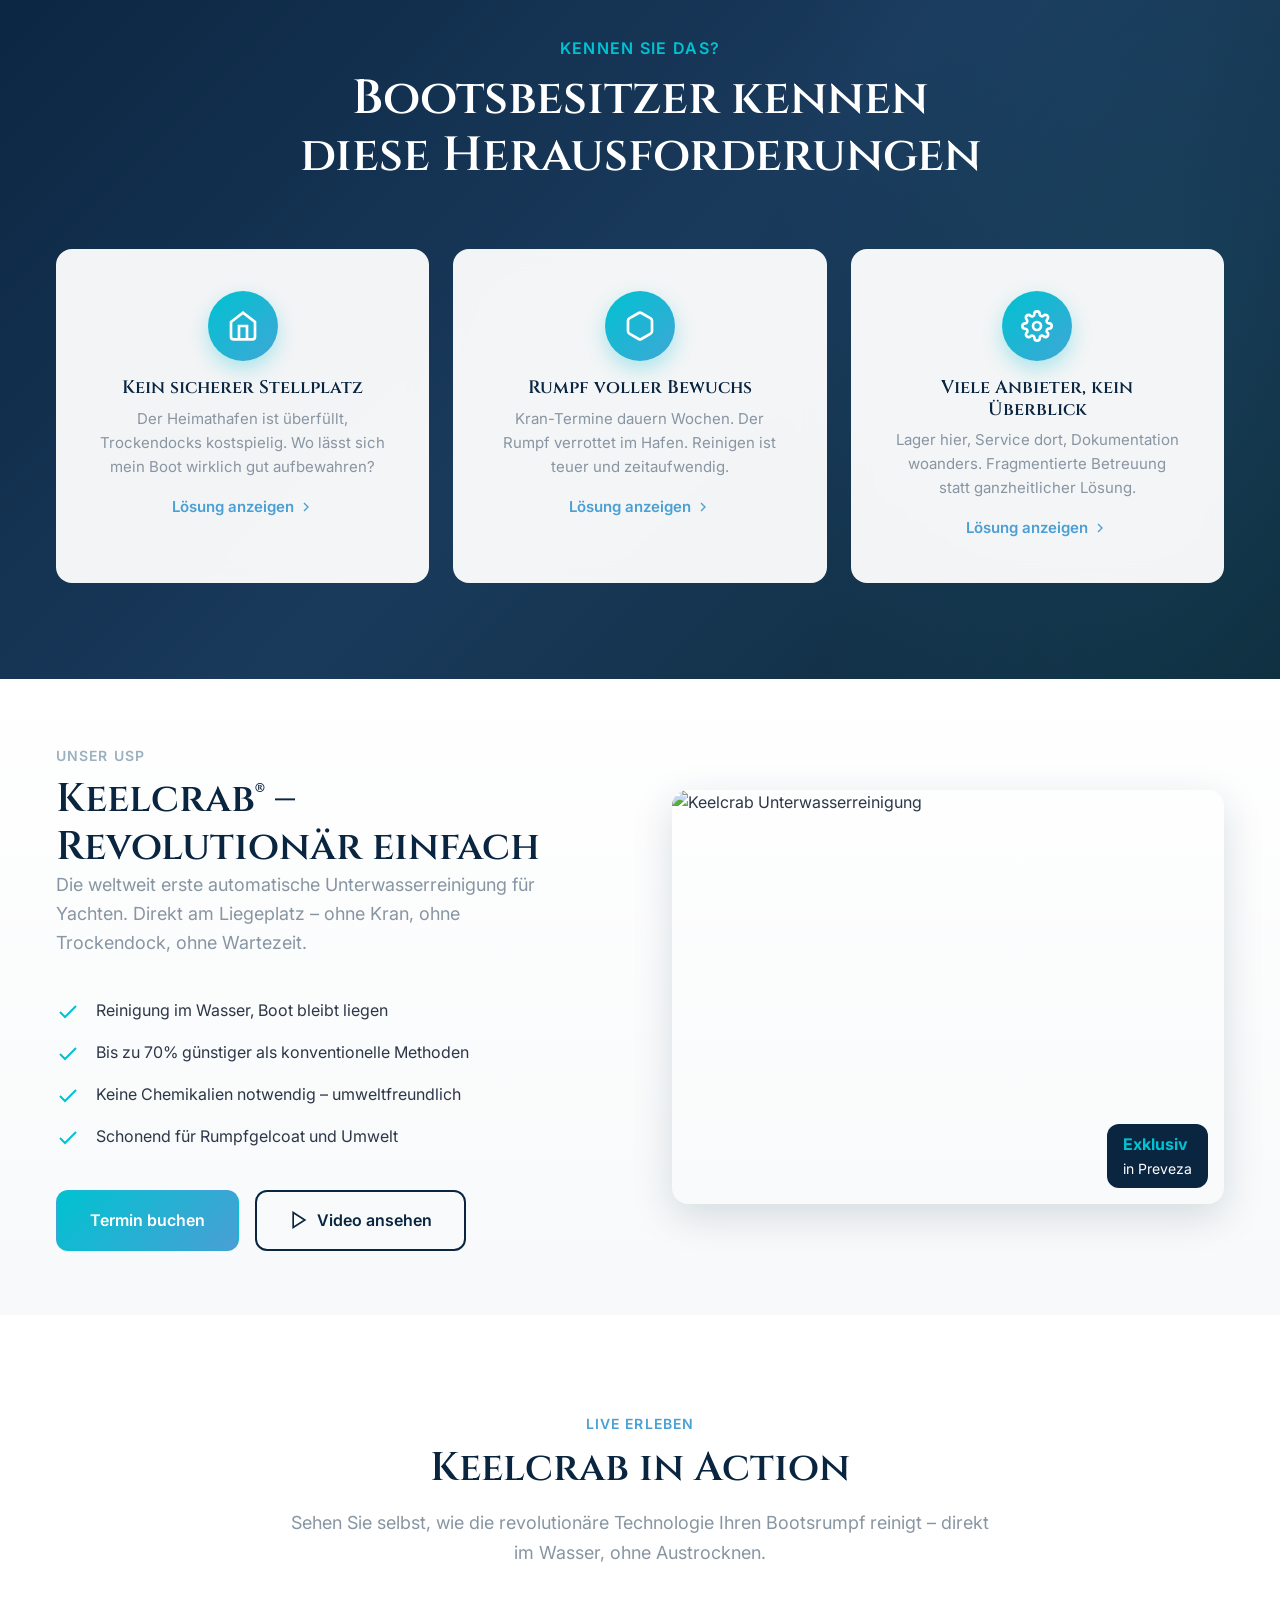
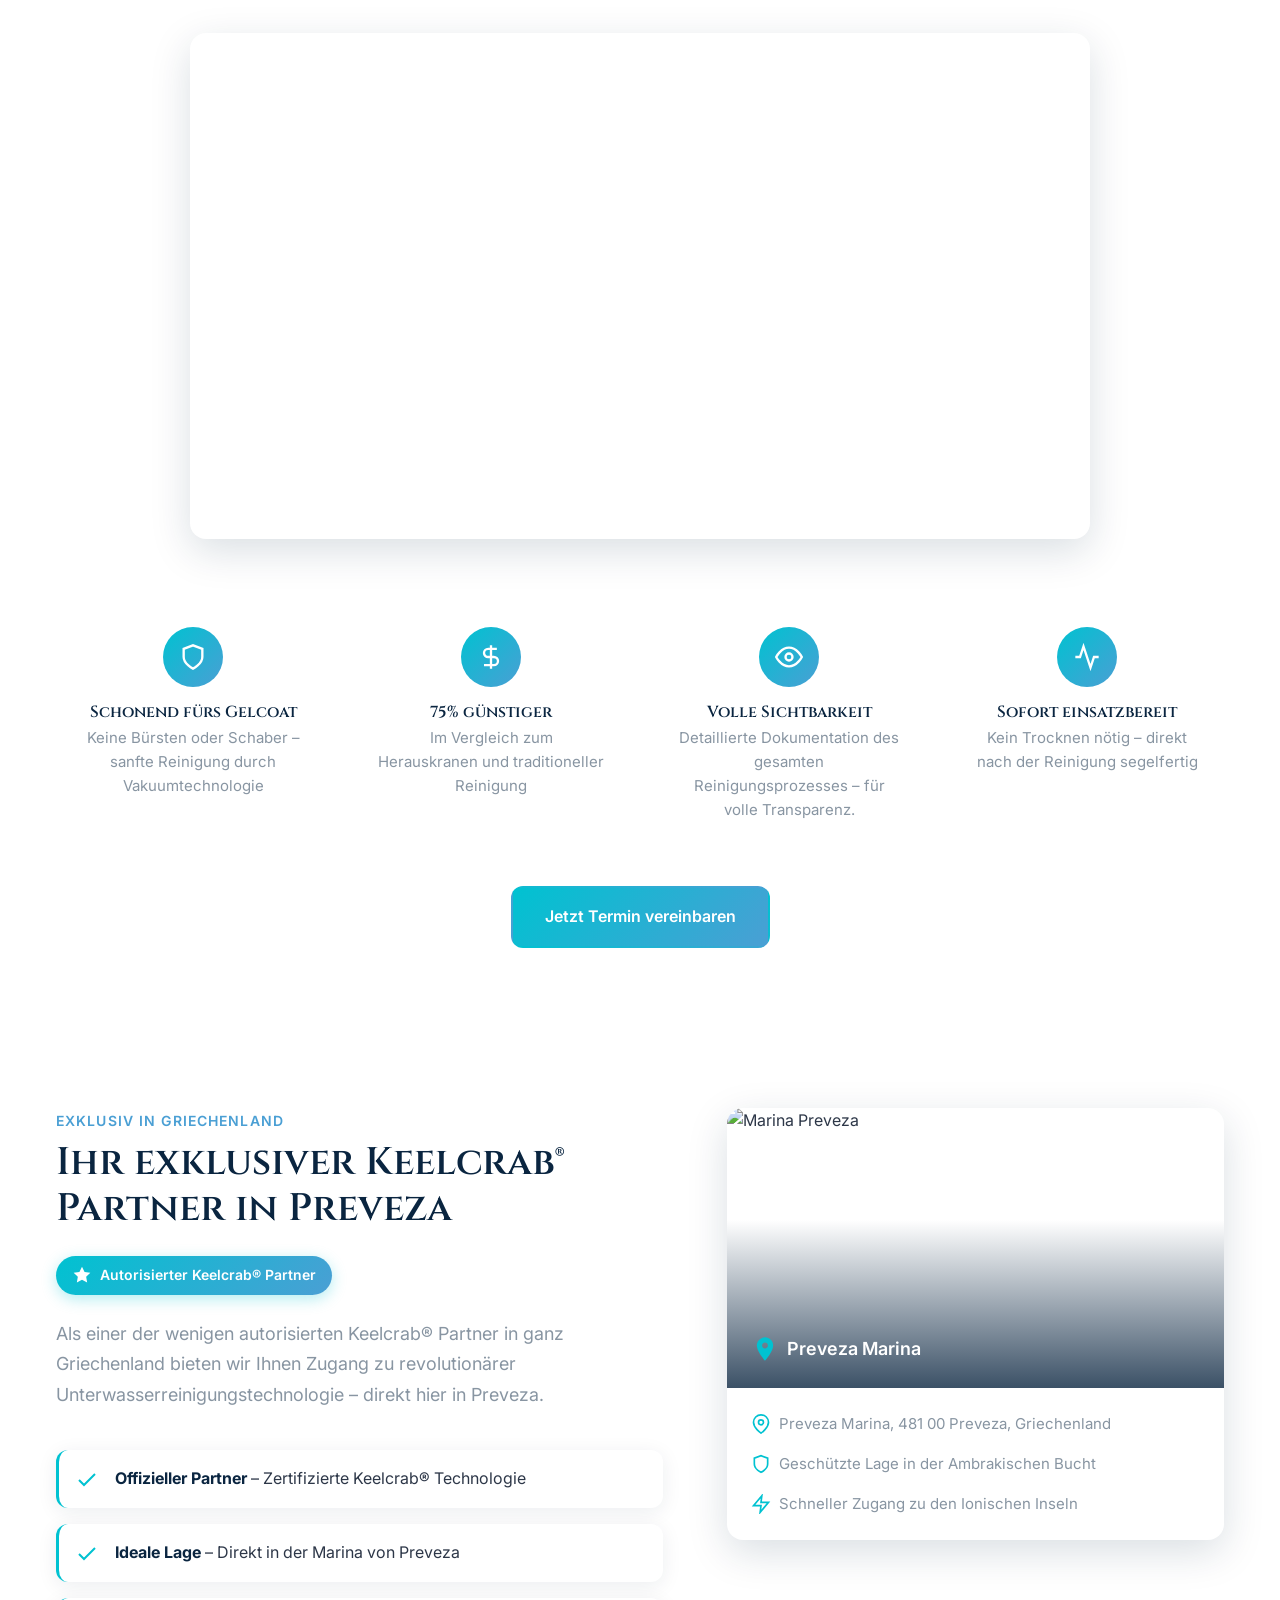
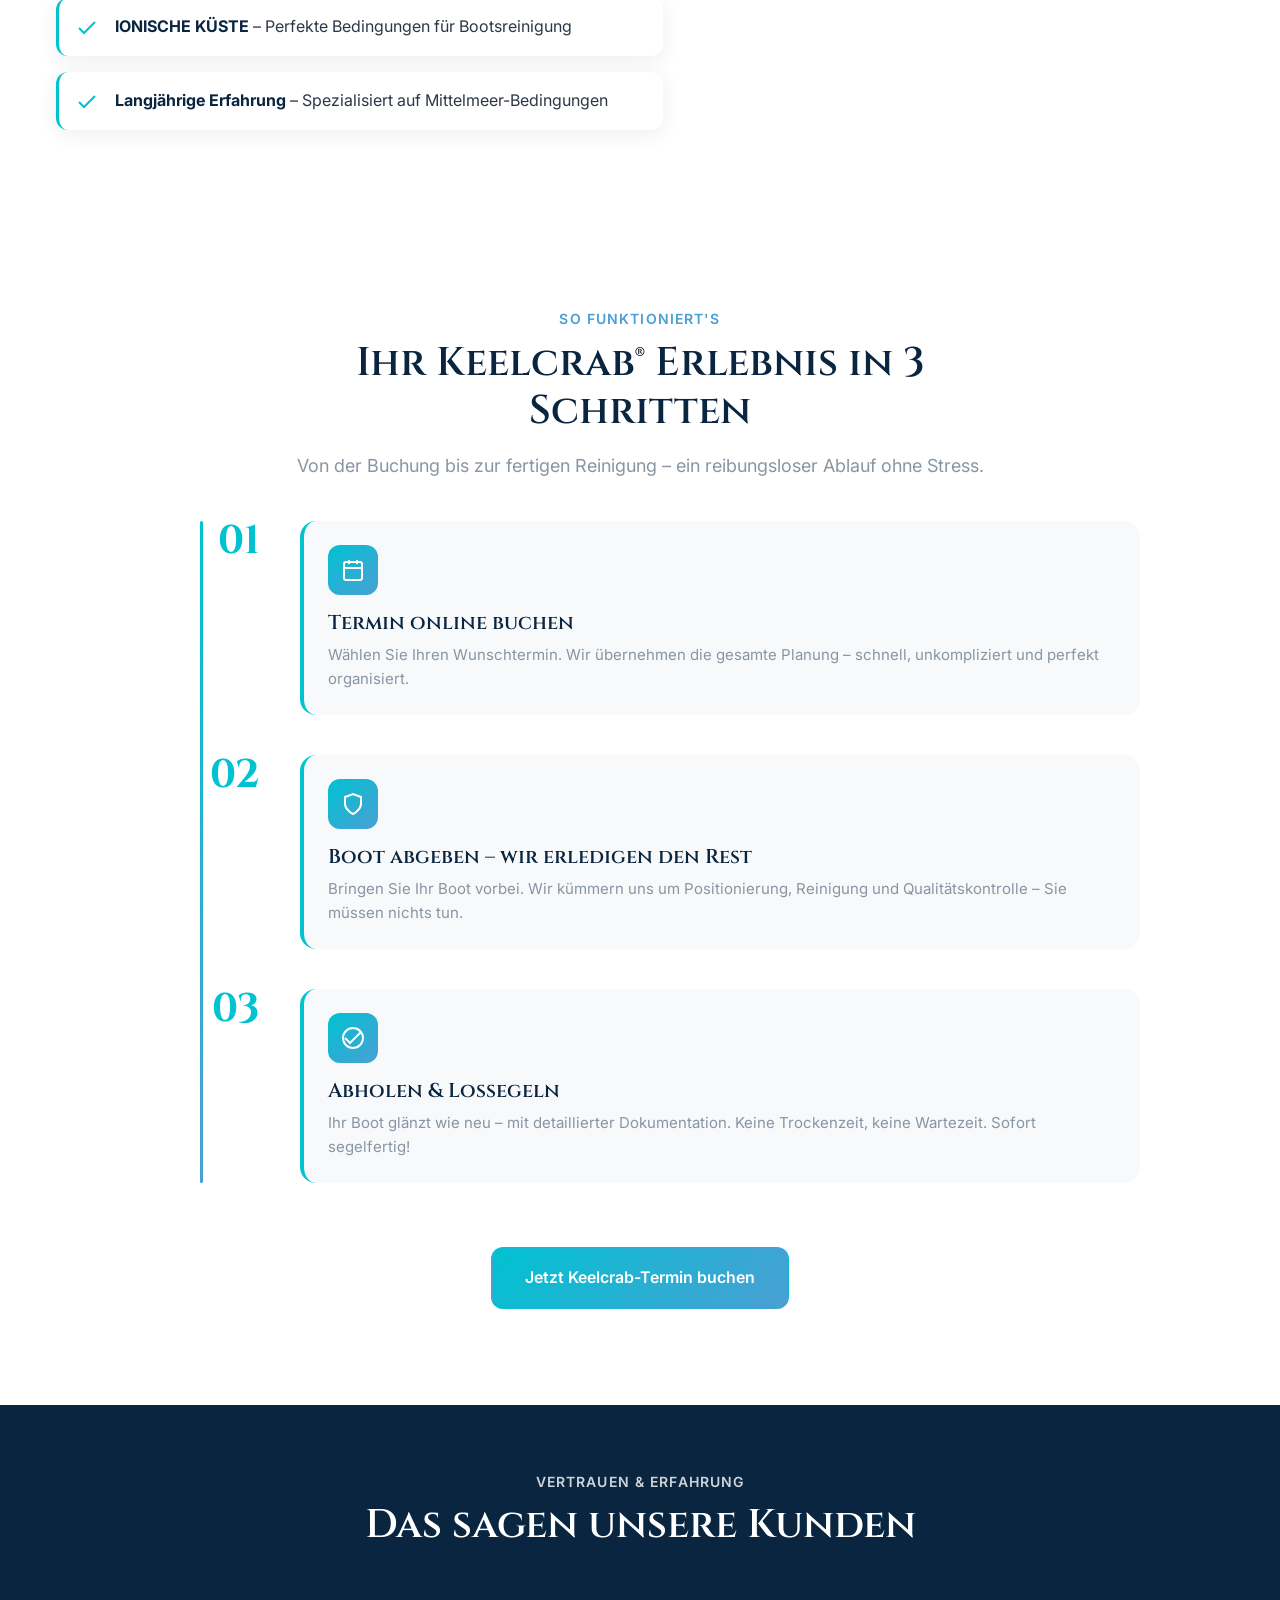
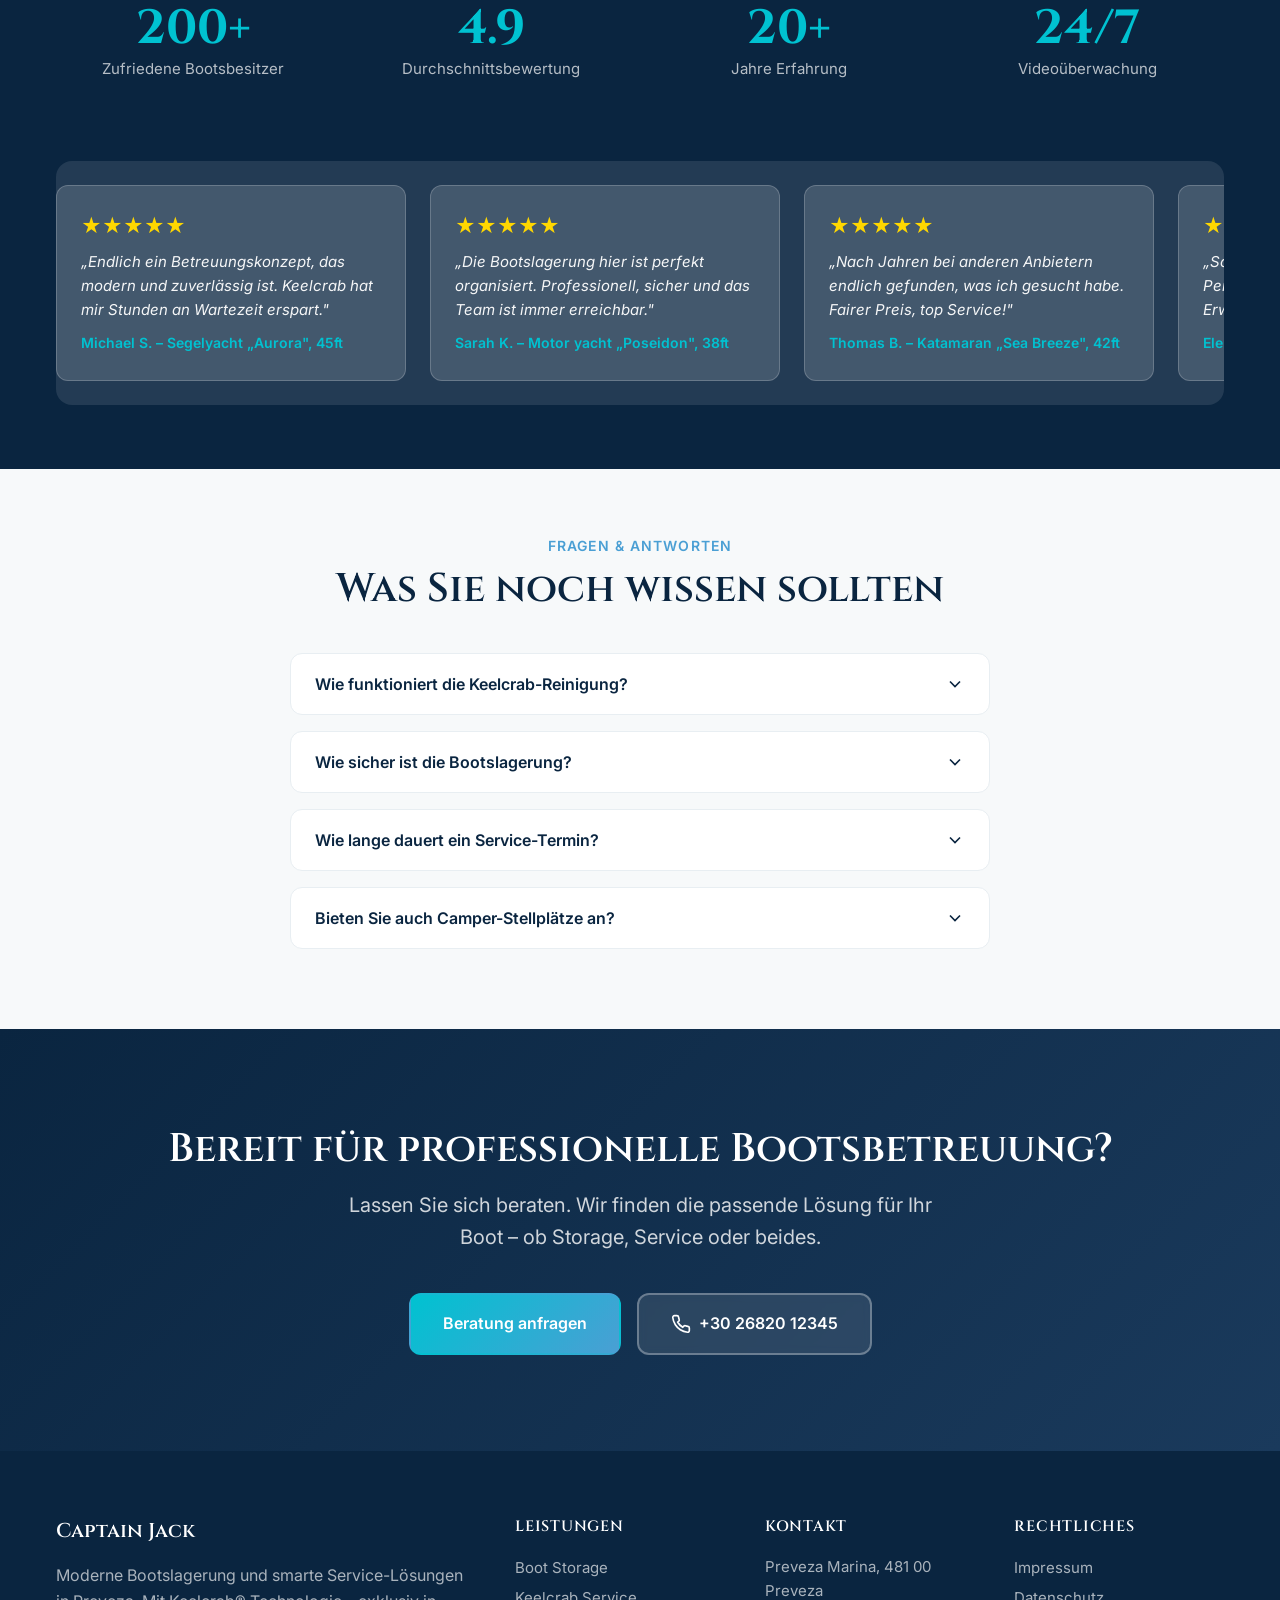
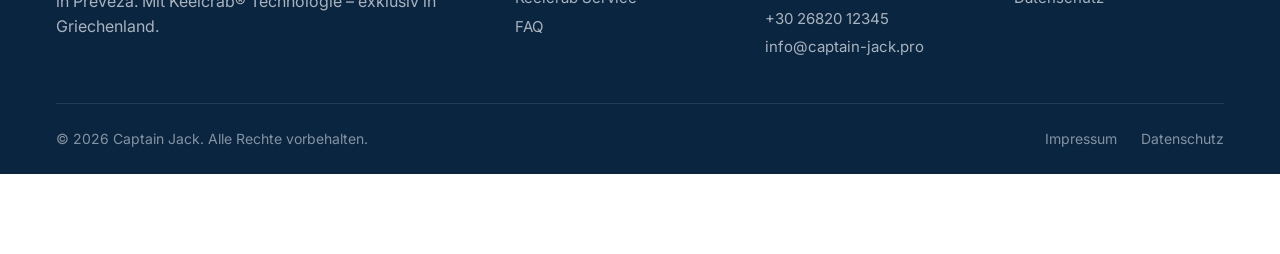
==== commit 3b2f4075: "Update email domain to captain-jack.pro in footer and contact page" ====
--- a/variante-b/index.html
+++ b/variante-b/index.html
@@ -732,7 +732,7 @@
           <div class="footer-title">Kontakt</div>
           <div class="footer-contact-item">Preveza Marina, 481 00 Preveza</div>
           <div class="footer-contact-item"><a href="tel:+302682012345">+30 26820 12345</a></div>
-          <div class="footer-contact-item"><a href="mailto:info@captainjack-boats.com">info@captainjack-boats.com</a></div>
+          <div class="footer-contact-item"><a href="mailto:info@captain-jack.pro">info@captain-jack.pro</a></div>
         </div>
         
         <div>
--- a/variante-b/css/style.css
+++ b/variante-b/css/style.css
@@ -318,6 +318,14 @@
 
 .nav-links a:hover {
   color: var(--white);
+}
+
+.header.scrolled .nav-links a {
+  color: #000000;
+}
+
+.header.scrolled .nav-links a:hover {
+  color: #000000;
 }
 
 /* Header Button - Gleichmäßiges Padding, Text-Font */
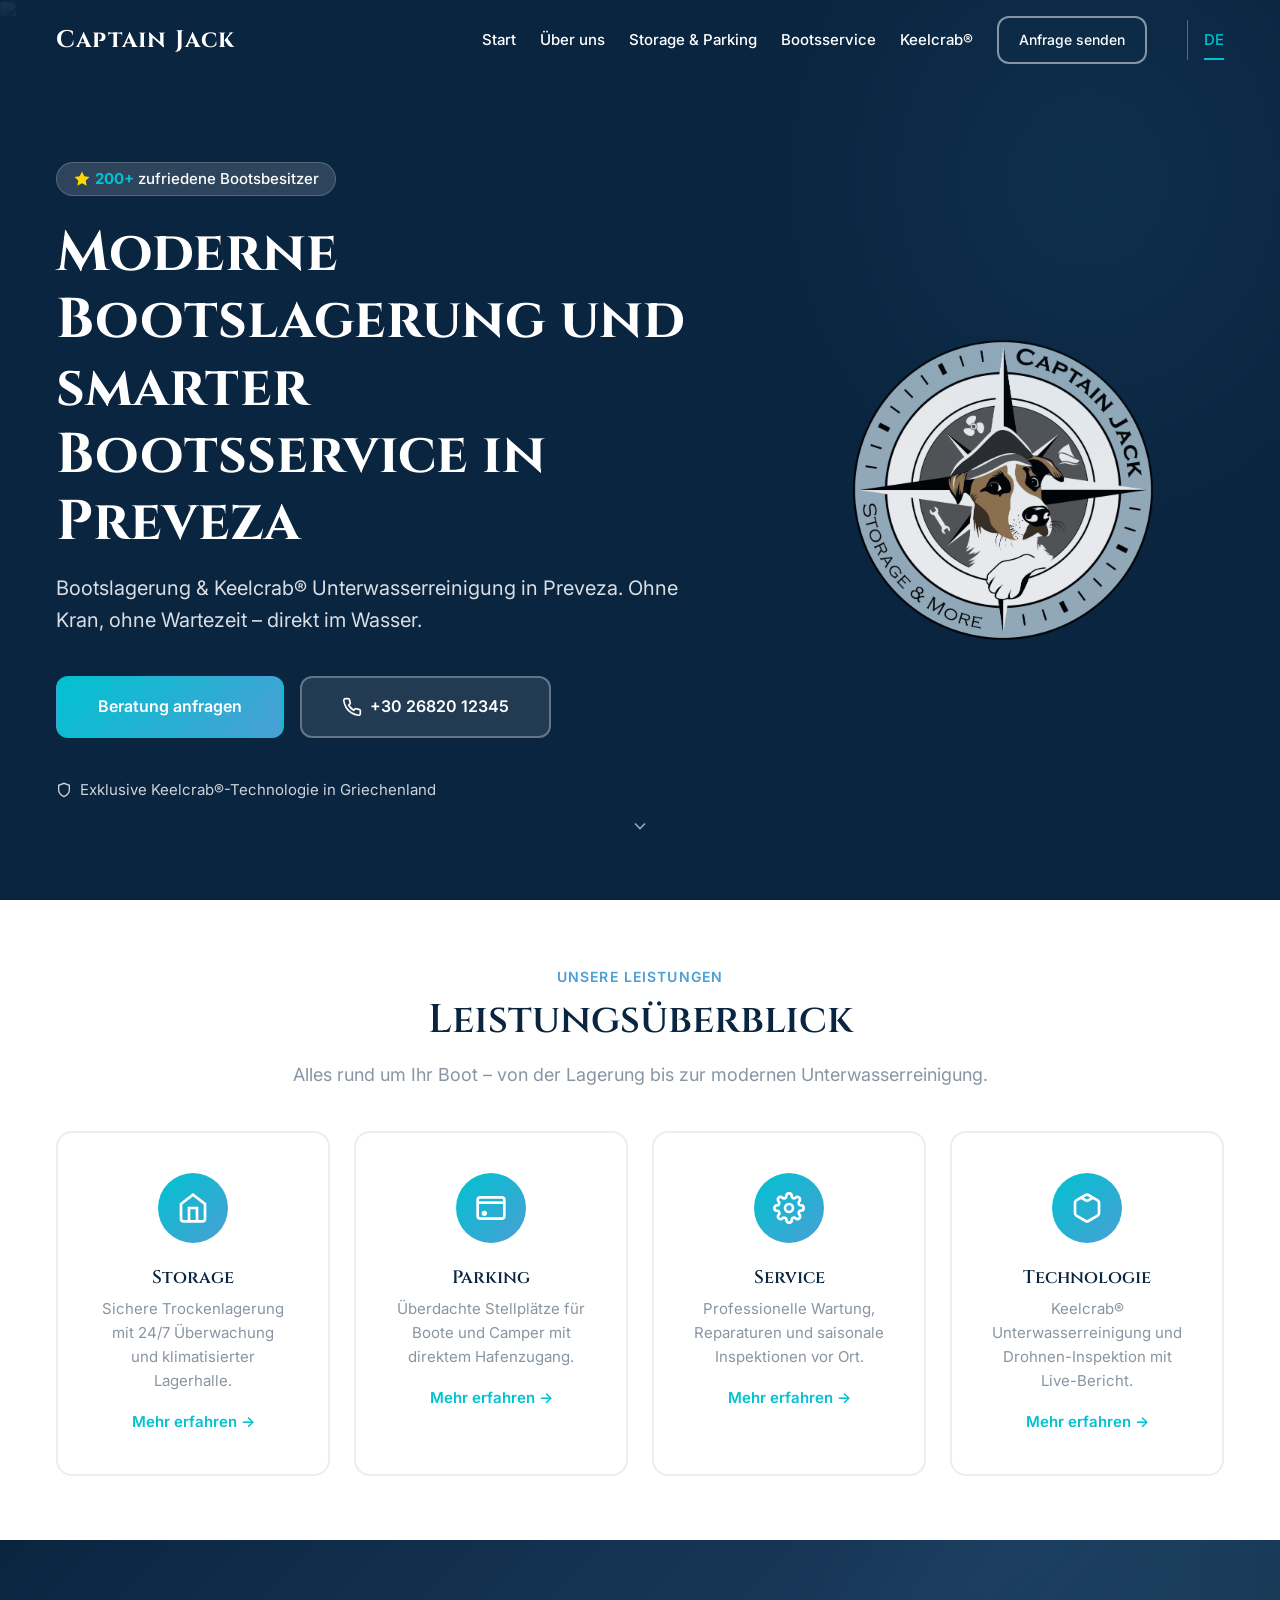
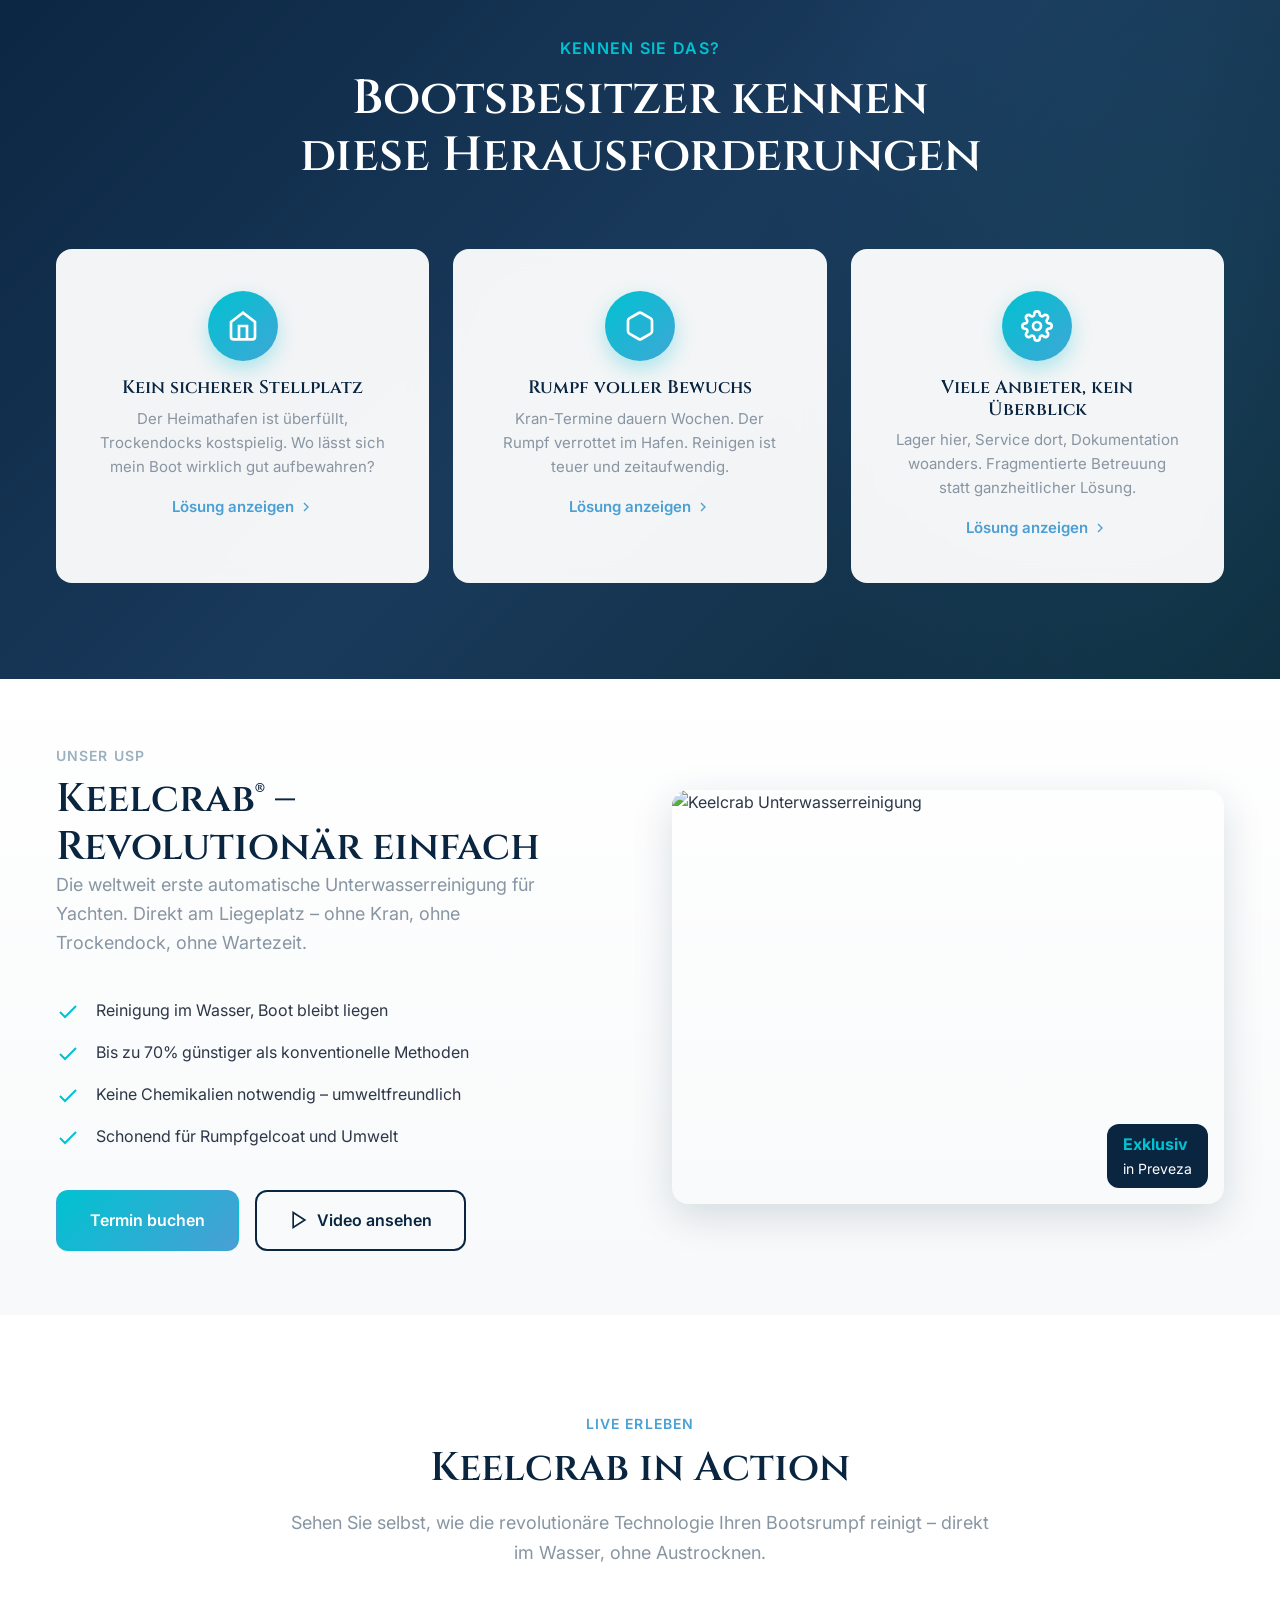
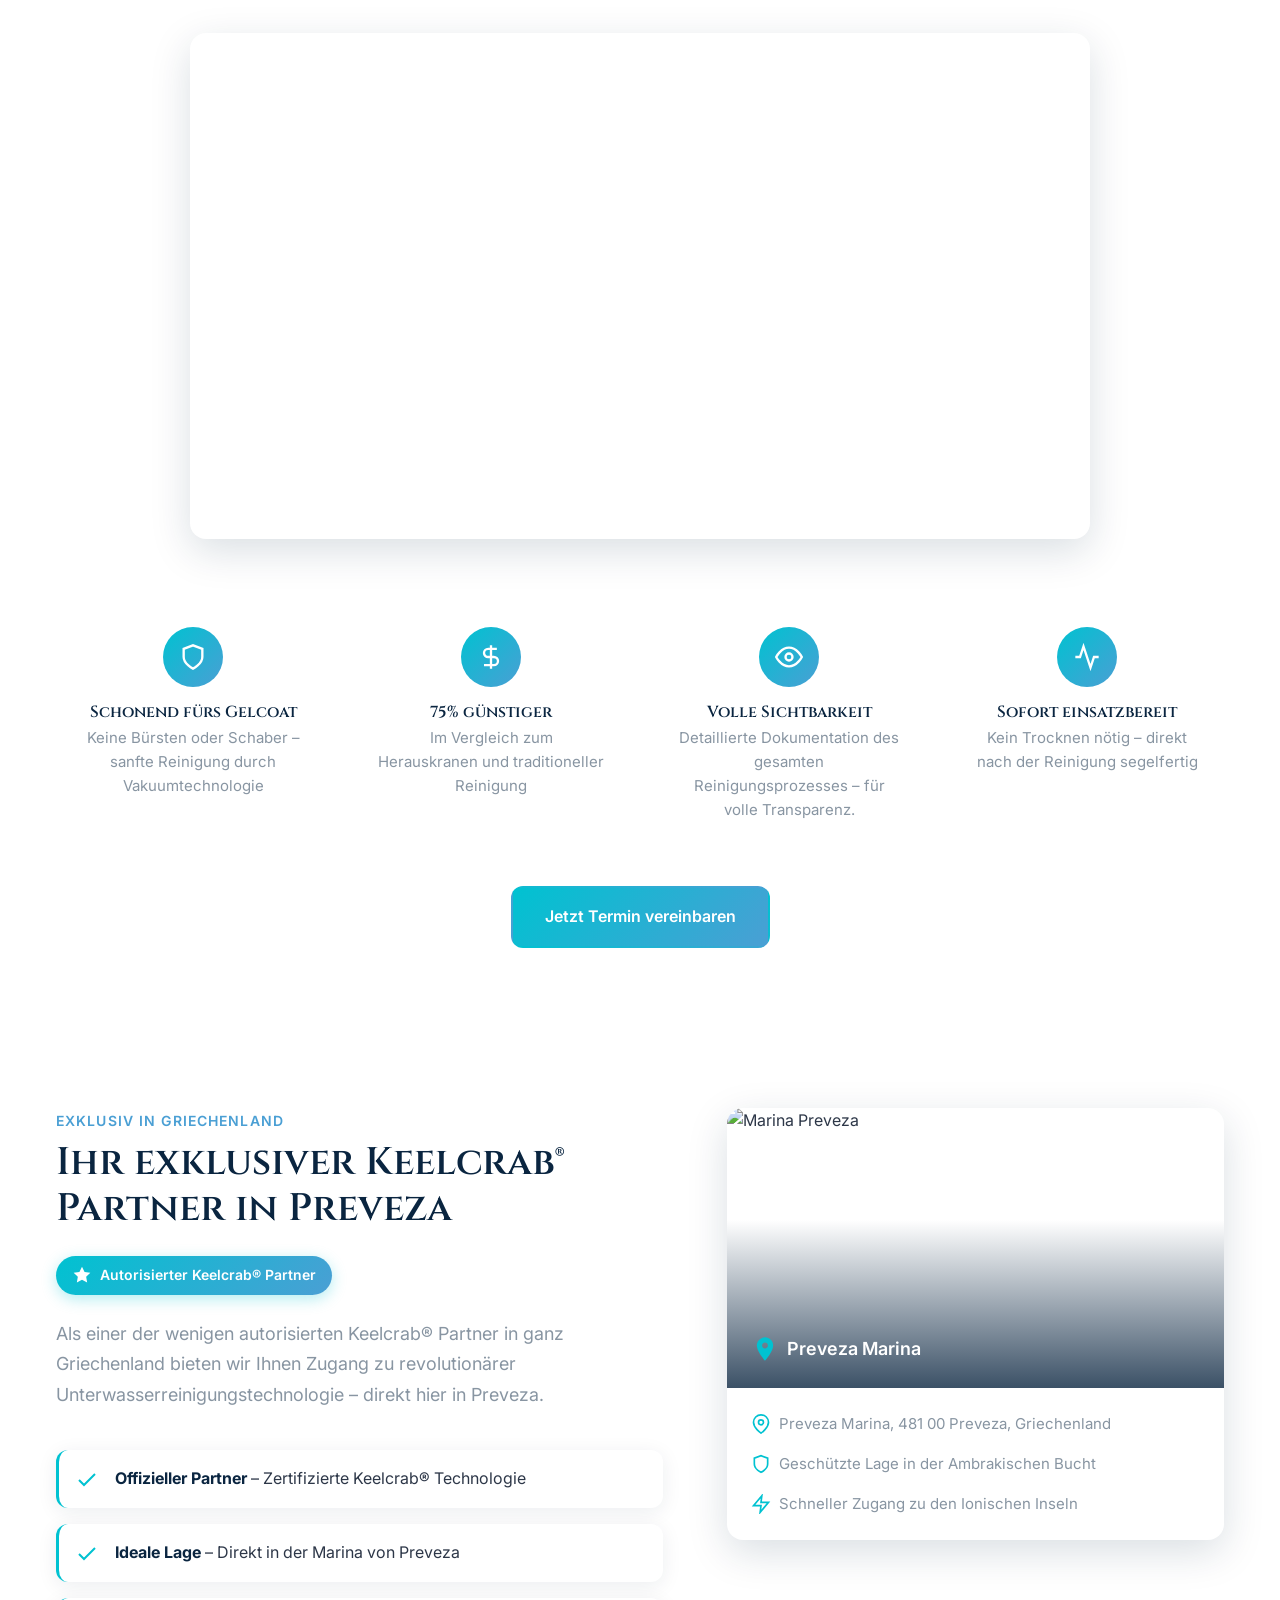
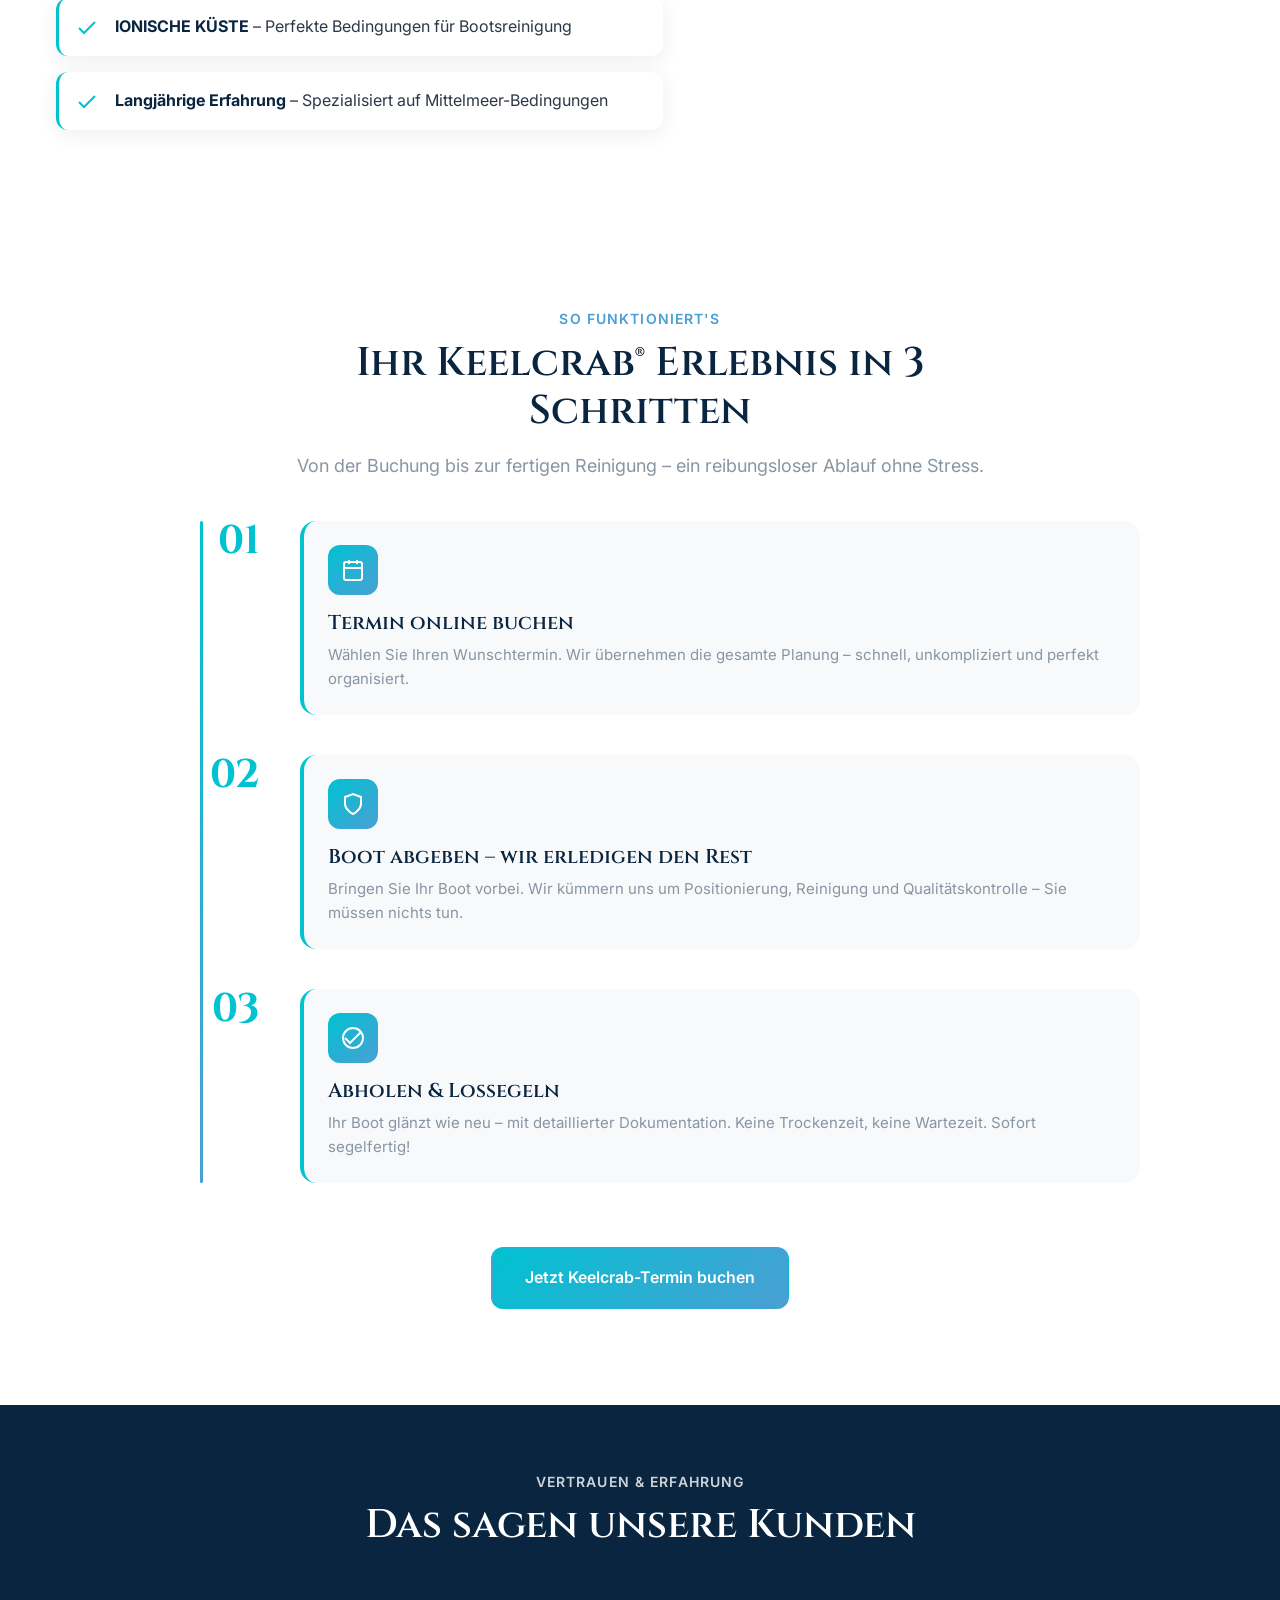
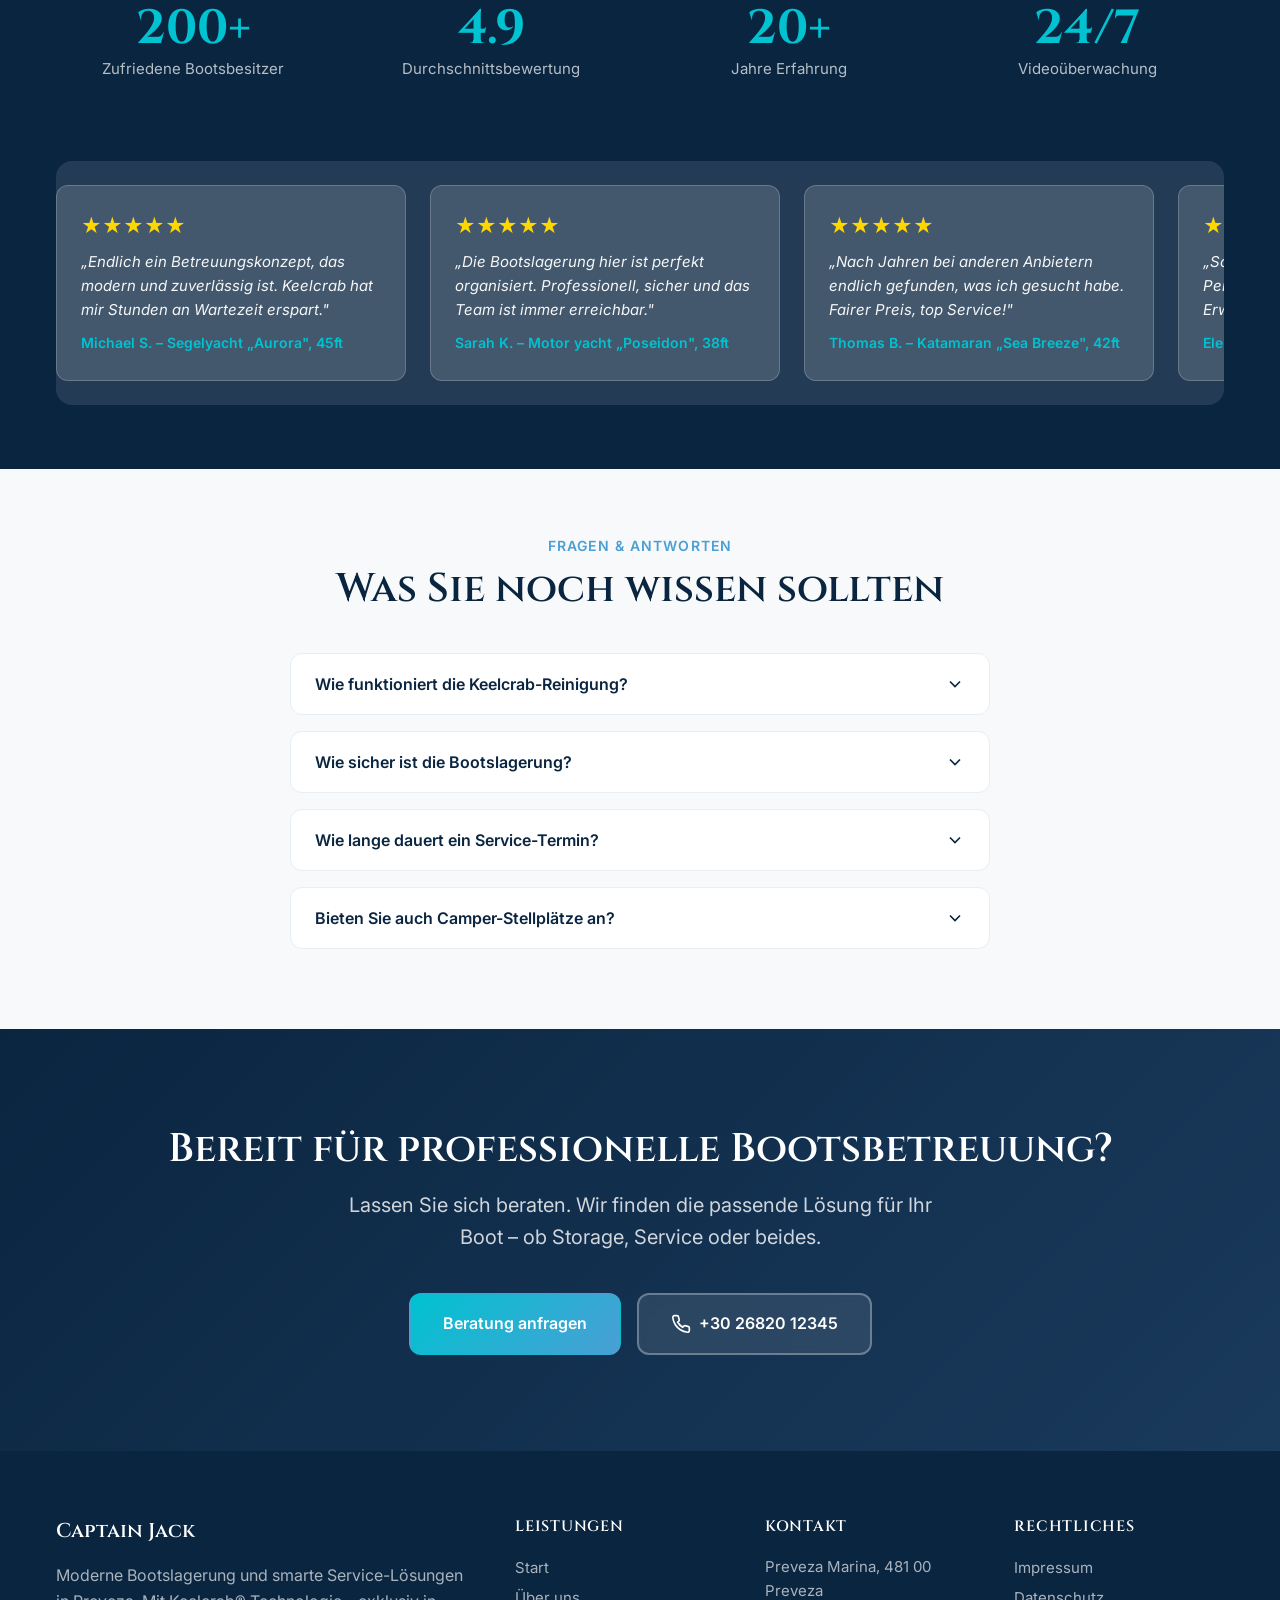
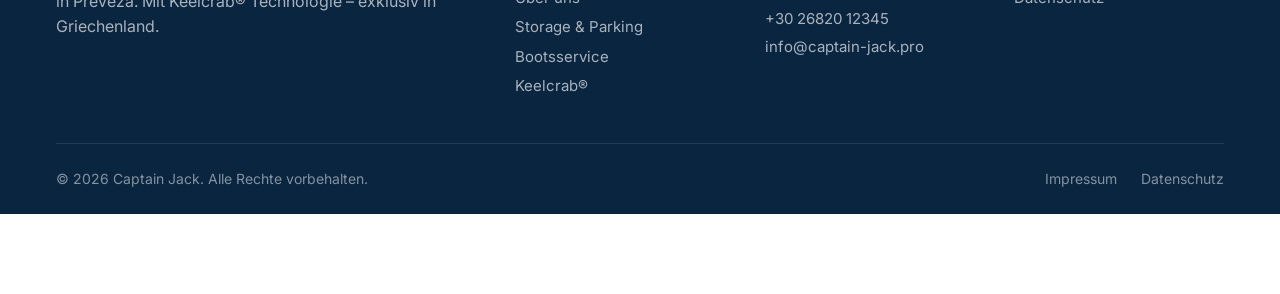
==== commit 922b6421: "Update footer: Add full menu navigation under Leistungen section" ====
--- a/variante-b/index.html
+++ b/variante-b/index.html
@@ -722,9 +722,11 @@
         <div>
           <div class="footer-title">Leistungen</div>
           <ul class="footer-links">
-            <li><a href="#services">Boot Storage</a></li>
-            <li><a href="#keelcrab">Keelcrab Service</a></li>
-            <li><a href="#faq">FAQ</a></li>
+            <li><a href="index.html">Start</a></li>
+            <li><a href="#exklusiv">Über uns</a></li>
+            <li><a href="#leistungen">Storage & Parking</a></li>
+            <li><a href="#services">Bootsservice</a></li>
+            <li><a href="#keelcrab">Keelcrab®</a></li>
           </ul>
         </div>
         
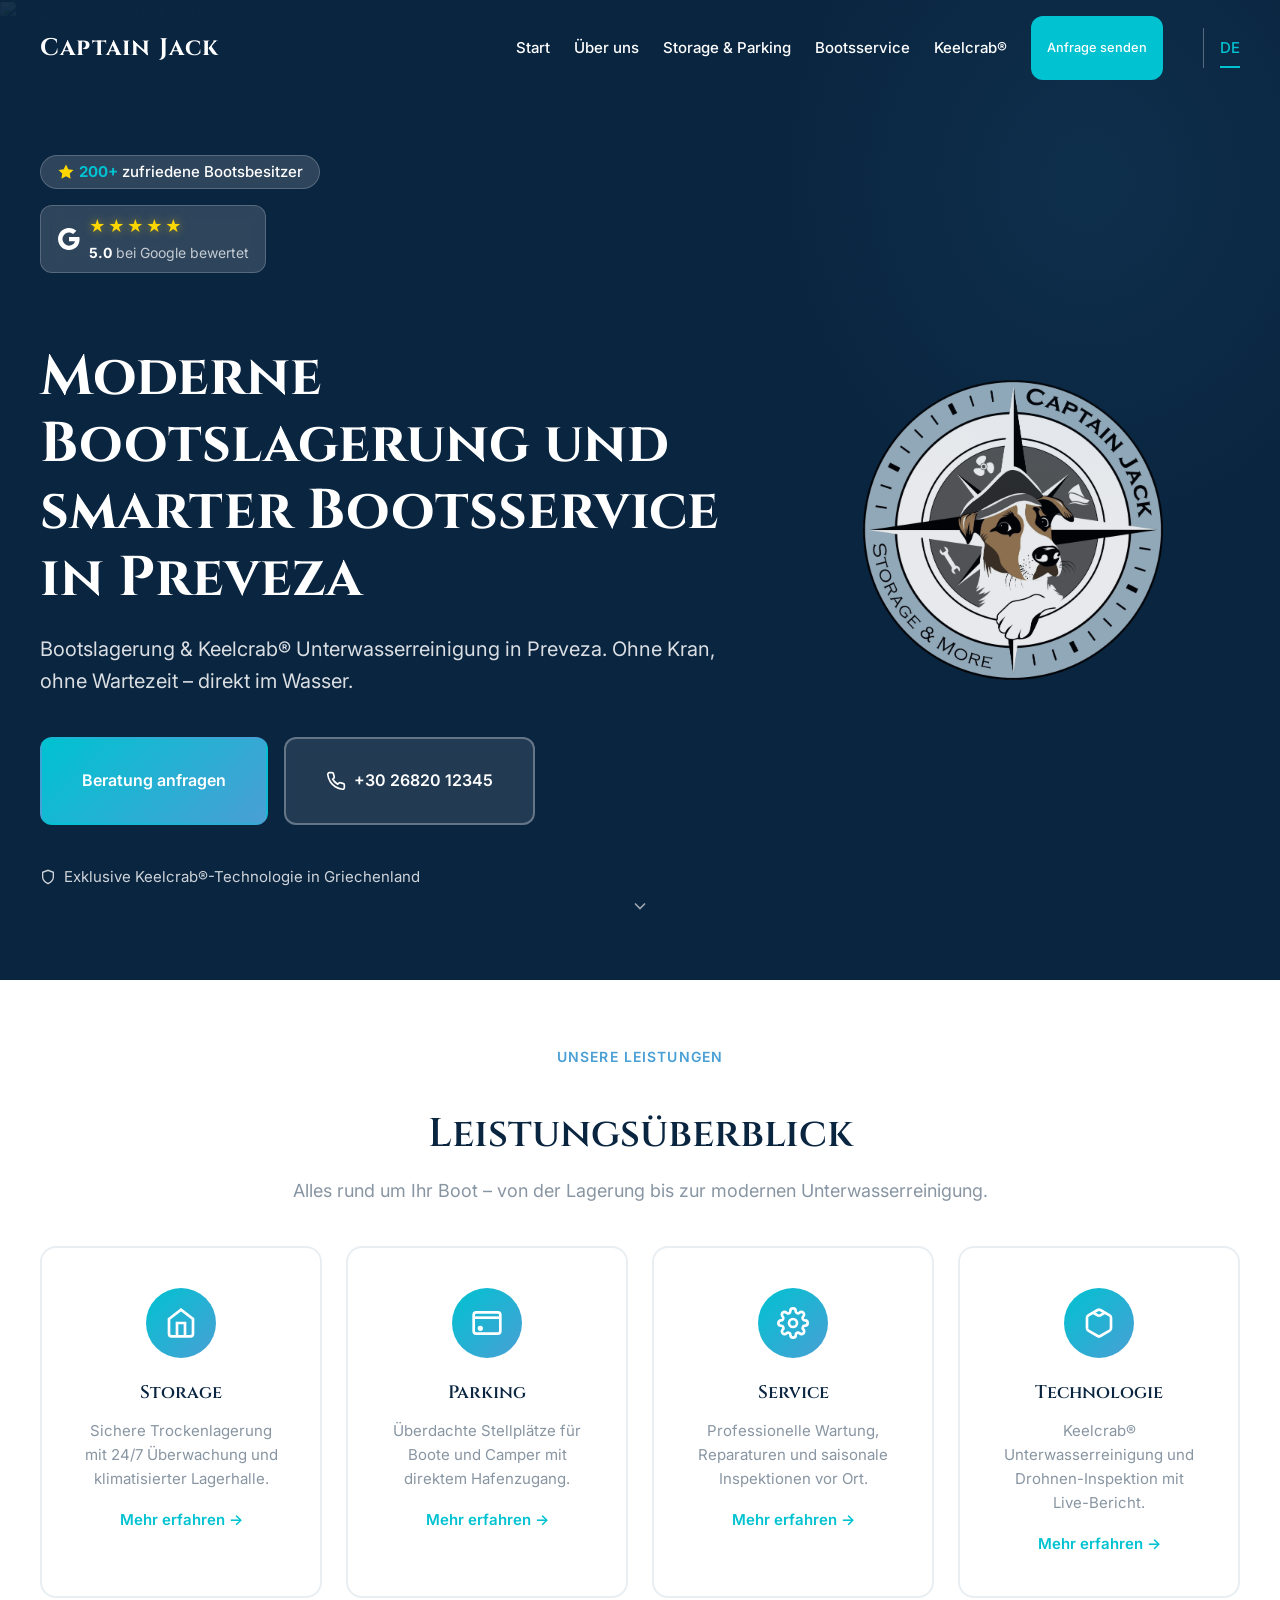
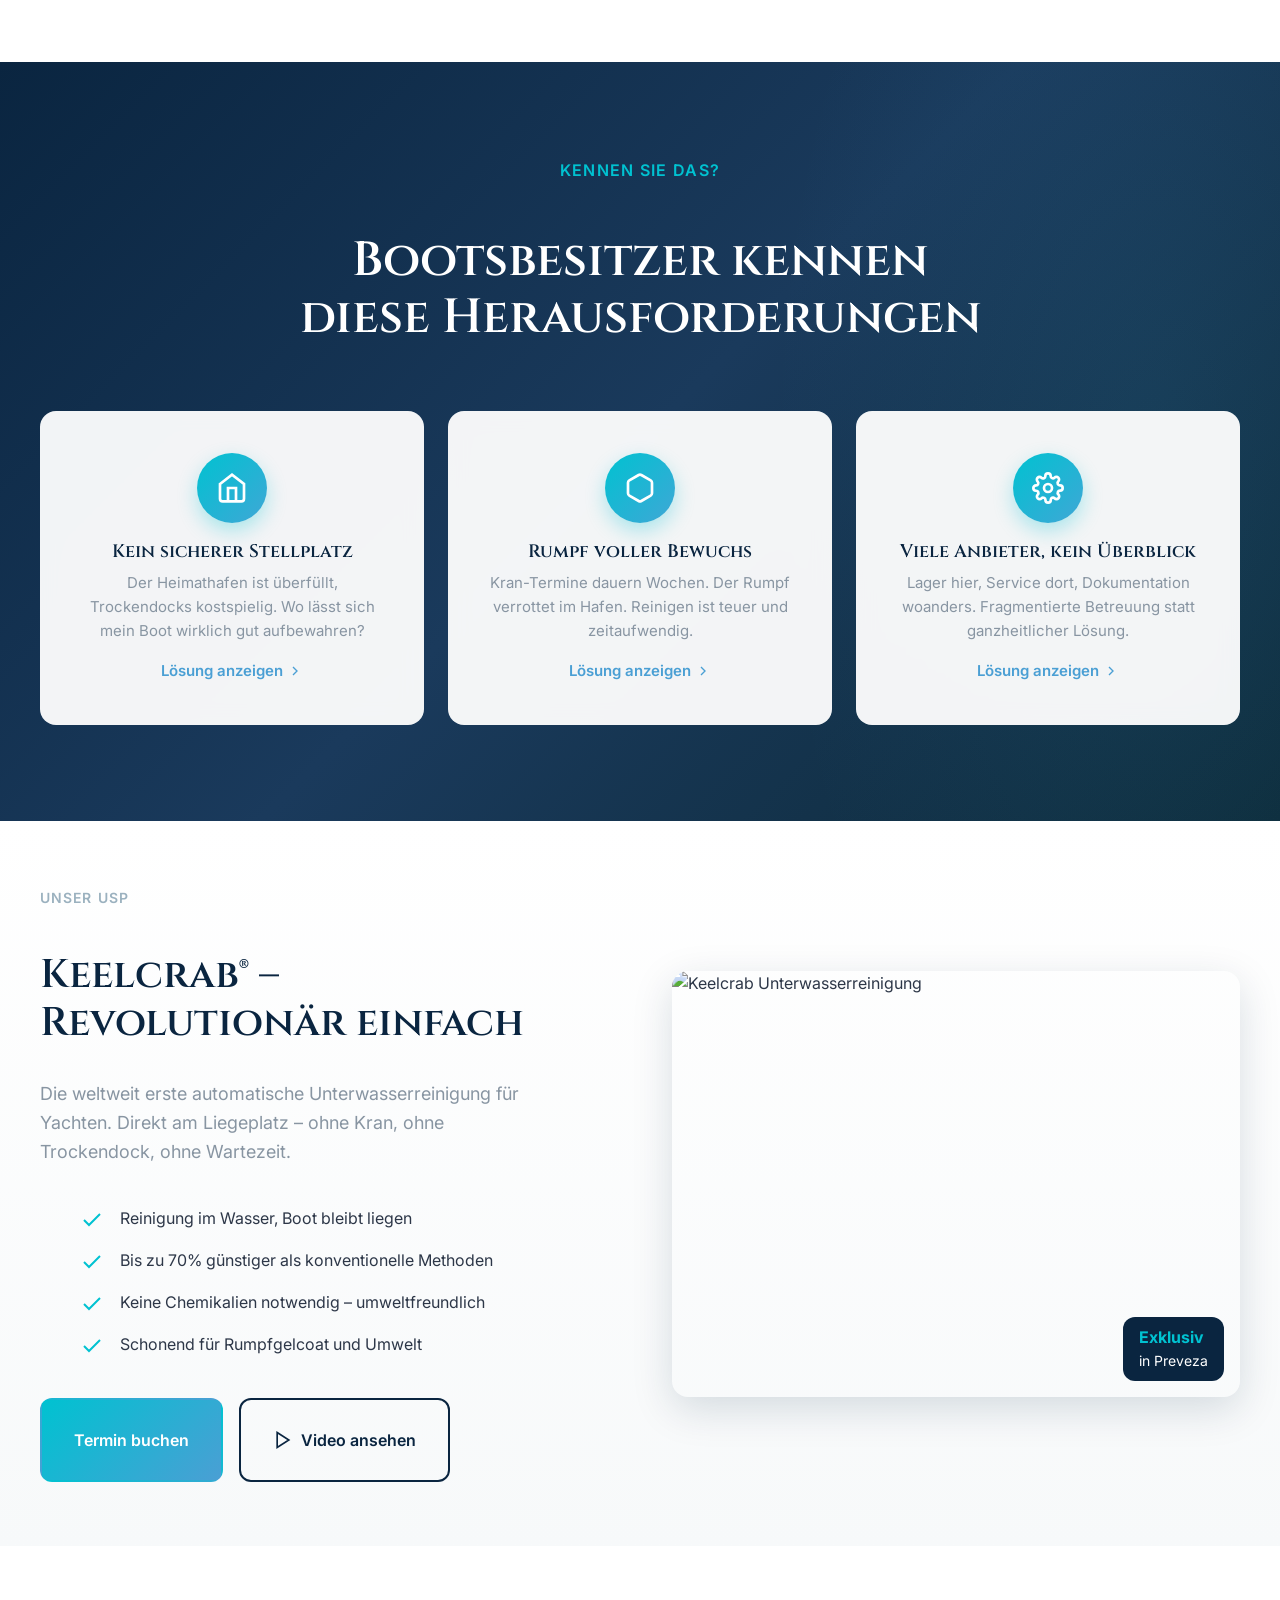
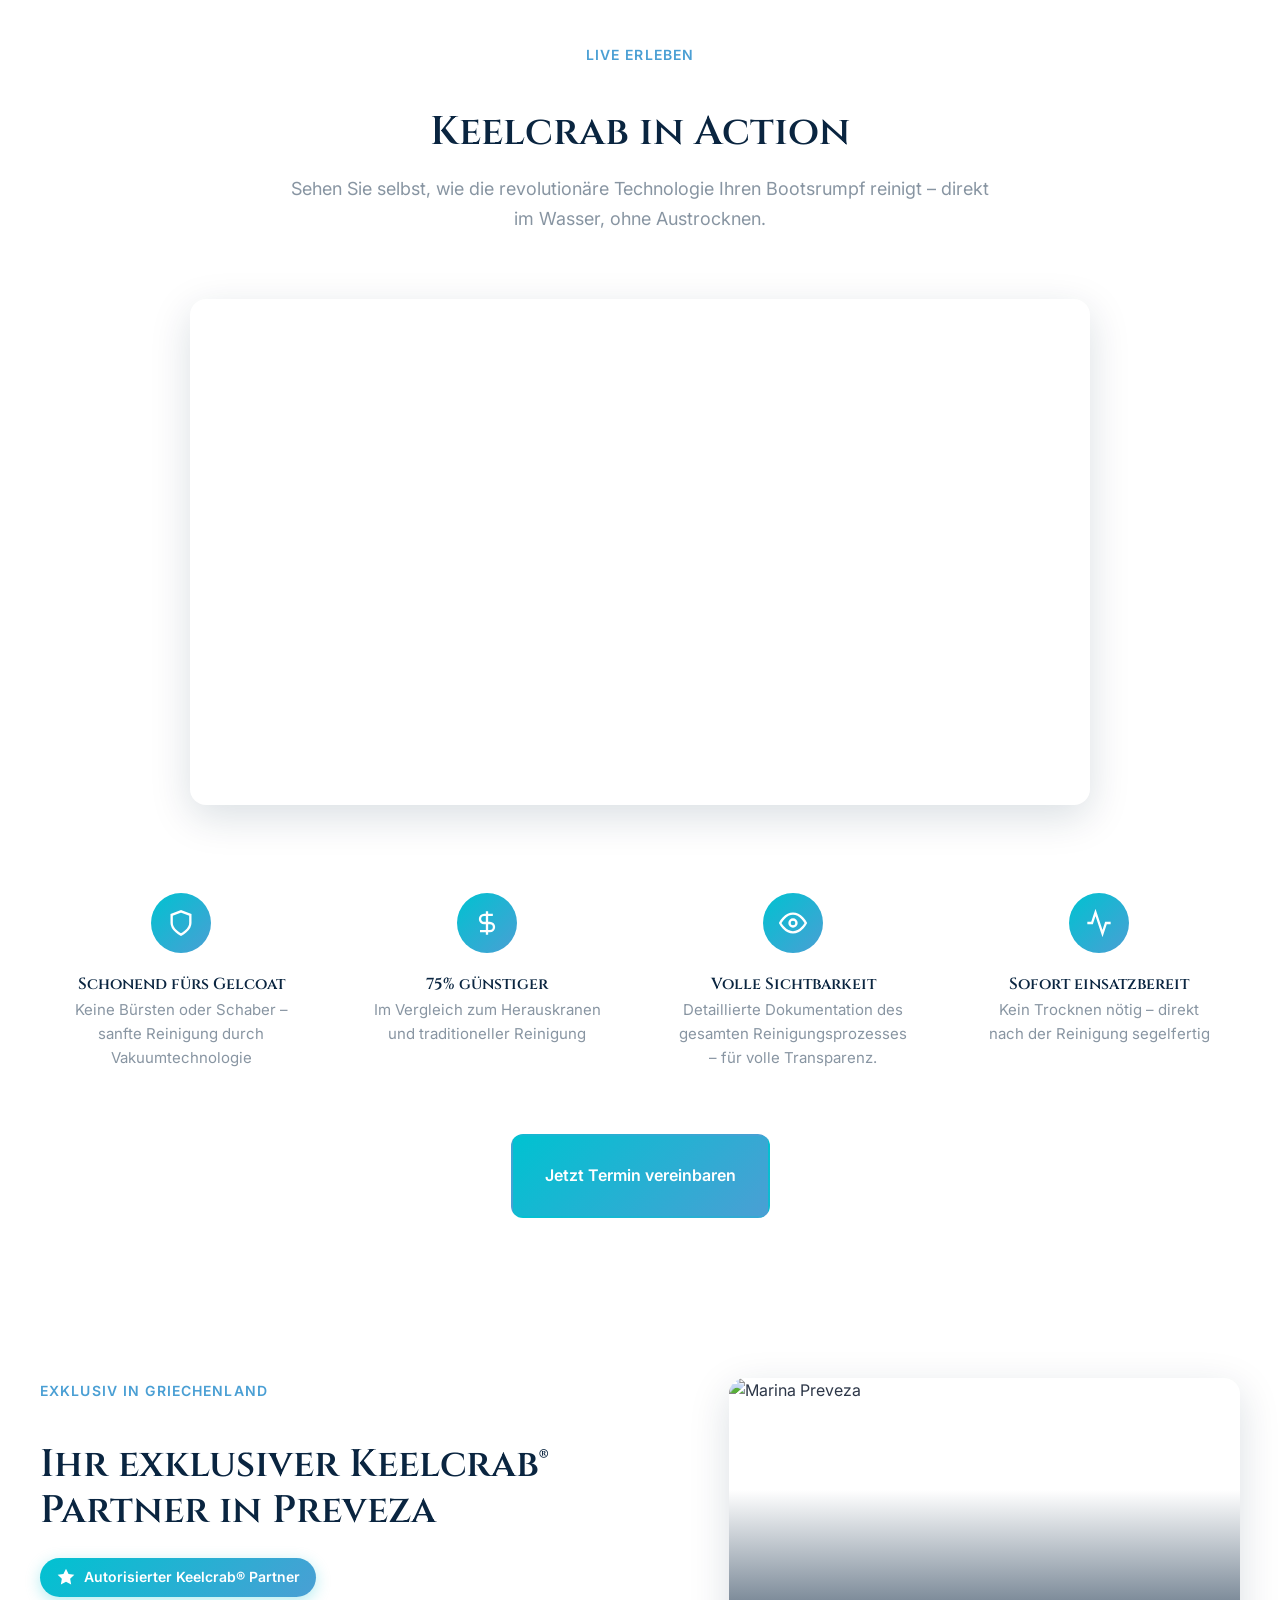
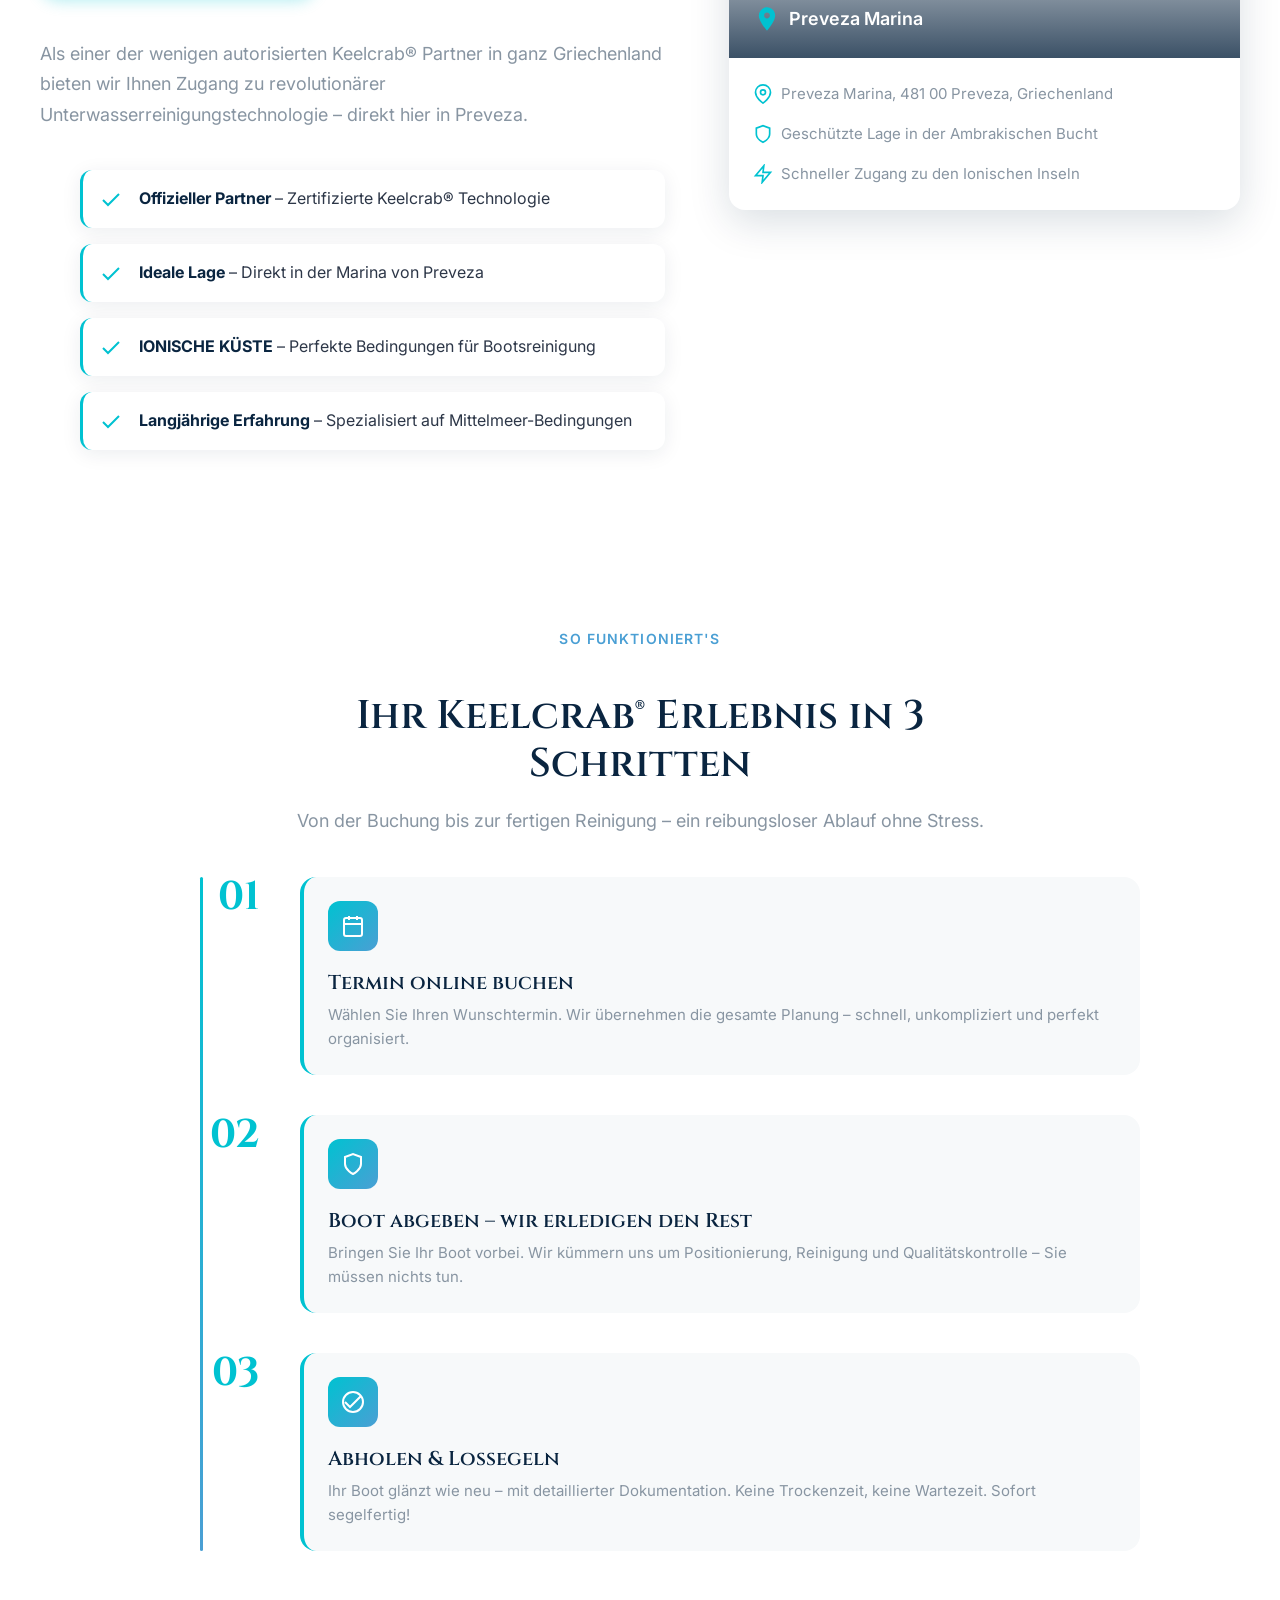
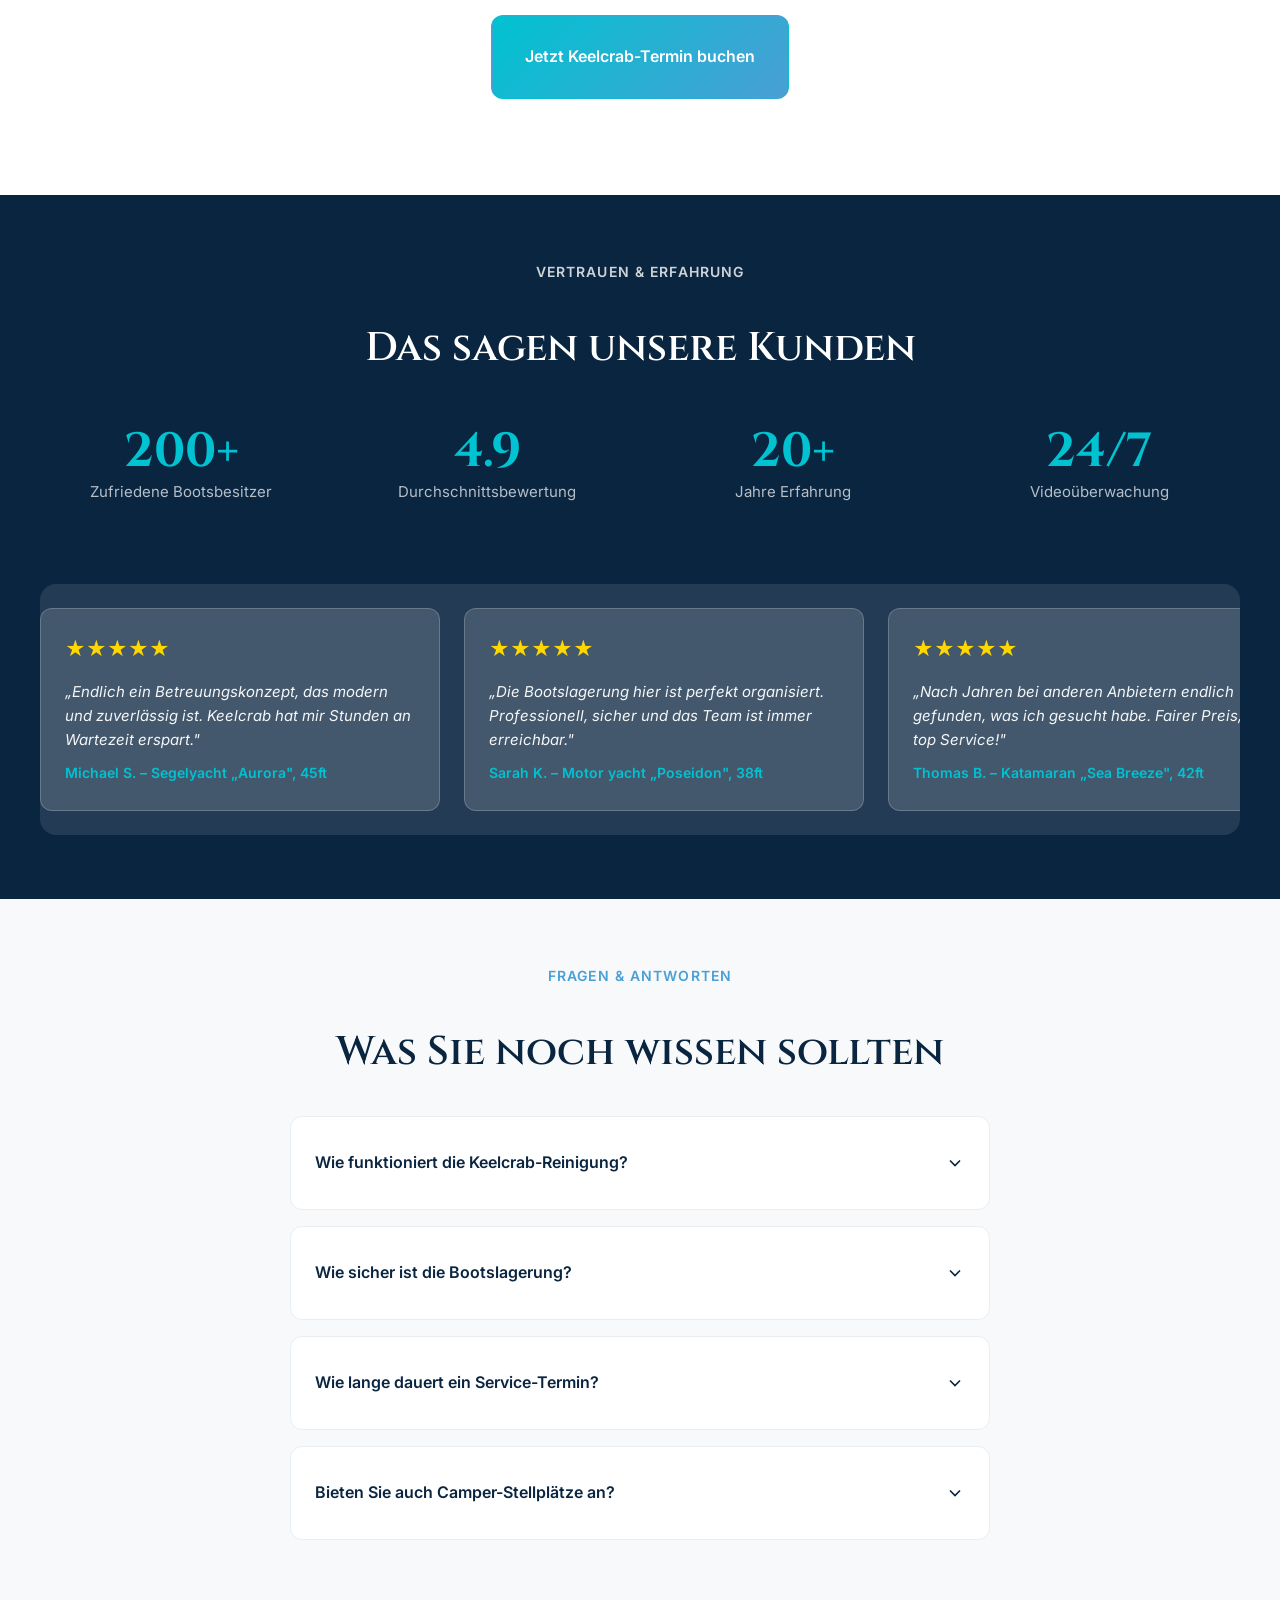
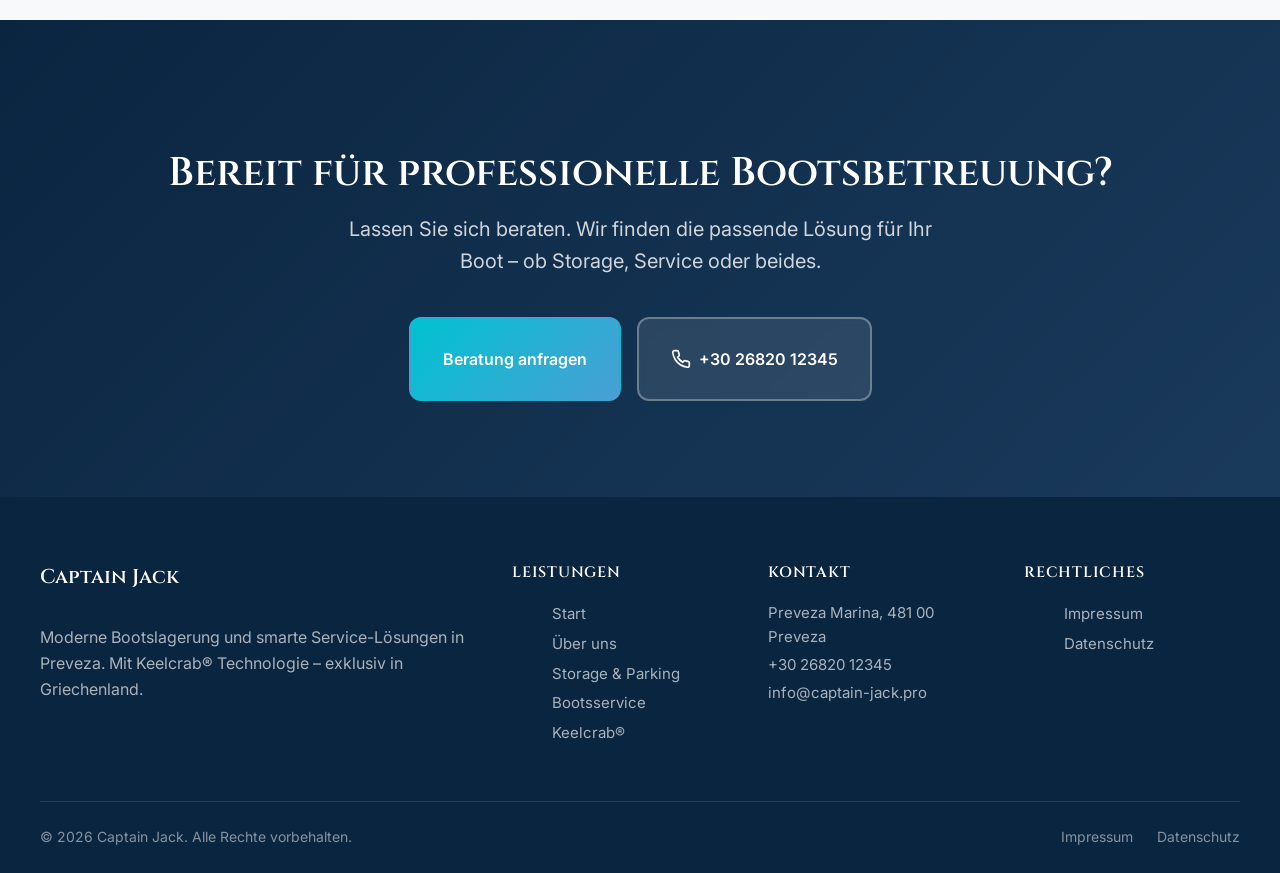
==== commit 769c6a15: "Add animated Google 5-star reviews widget to hero section" ====
--- a/variante-b/index.html
+++ b/variante-b/index.html
@@ -77,6 +77,31 @@
               </svg>
               <span class="trust-count">200+</span> zufriedene Bootsbesitzer
             </span>
+          </div>
+
+          <!-- Google Reviews Widget -->
+          <div class="google-reviews-widget" data-reveal>
+            <div class="google-logo">
+              <svg viewBox="0 0 24 24" fill="currentColor">
+                <path d="M22.56 12.25c0-.78-.07-1.53-.2-2.25H12v4.26h5.92c-.26 1.37-1.04 2.53-2.21 3.31v2.77h3.57c2.08-1.92 3.28-4.74 3.28-8.09z"/>
+                <path d="M12 23c2.97 0 5.46-.98 7.28-2.66l-3.57-2.77c-.98.66-2.23 1.06-3.71 1.06-2.86 0-5.29-1.93-6.16-4.53H2.18v2.84C3.99 20.53 7.7 23 12 23z"/>
+                <path d="M5.84 14.09c-.22-.66-.35-1.36-.35-2.09s.13-1.43.35-2.09V7.07H2.18C1.43 8.55 1 10.22 1 12s.43 3.45 1.18 4.93l2.85-2.22.81-.62z"/>
+                <path d="M12 5.38c1.62 0 3.06.56 4.21 1.64l3.15-3.15C17.45 2.09 14.97 1 12 1 7.7 1 3.99 3.47 2.18 7.07l3.66 2.84c.87-2.6 3.3-4.53 6.16-4.53z"/>
+              </svg>
+            </div>
+            <div class="google-rating">
+              <div class="google-stars">
+                <span class="star">★</span>
+                <span class="star">★</span>
+                <span class="star">★</span>
+                <span class="star">★</span>
+                <span class="star">★</span>
+              </div>
+              <div class="google-text">
+                <span class="rating-number">5.0</span>
+                <span class="rating-label">bei Google bewertet</span>
+              </div>
+            </div>
           </div>
           
           <h1>Moderne Bootslagerung und smarter Bootsservice in Preveza</h1>
--- a/variante-b/css/style.css
+++ b/variante-b/css/style.css
@@ -45,10 +45,9 @@
 }
 
 /* === Reset & Base === */
-*, *::before, *::after {
+html, body {
   margin: 0;
   padding: 0;
-  box-sizing: border-box;
 }
 
 html {
@@ -64,8 +63,8 @@
   background: var(--white);
   -webkit-font-smoothing: antialiased;
   -moz-osx-font-smoothing: grayscale;
-  padding-bottom: 80px; /* Space for sticky footer on mobile */
   overflow-x: hidden;
+  margin: 0;
 }
 
 img {
@@ -330,28 +329,28 @@
 
 /* Header Button - Gleichmäßiges Padding, Text-Font */
 .nav-links .btn {
-  padding: 0.625rem 1.25rem;
-  font-size: 0.875rem;
+  padding: 0.5rem 1rem;
+  font-size: 0.8rem;
   font-family: 'Inter', -apple-system, BlinkMacSystemFont, sans-serif;
   font-weight: 500;
-  background: transparent;
-  color: var(--white);
-  border: 2px solid rgba(255, 255, 255, 0.5);
+  background: var(--accent-aqua);
+  color: var(--white);
+  border: none;
 }
 
 .nav-links .btn:hover {
-  background: var(--white);
-  color: var(--primary-navy);
-  border-color: var(--white);
+  background: var(--secondary-blue);
+  color: var(--white);
 }
 
 .header.scrolled .nav-links .btn {
-  color: var(--primary-navy);
-  border-color: var(--primary-navy);
+  background: var(--accent-aqua);
+  color: var(--white);
+  border: none;
 }
 
 .header.scrolled .nav-links .btn:hover {
-  background: var(--primary-navy);
+  background: var(--secondary-blue);
   color: var(--white);
 }
 
@@ -583,7 +582,83 @@
   align-items: center;
   gap: var(--space-md);
   flex-wrap: wrap;
+  margin-bottom: var(--space-md);
+}
+
+/* Google Reviews Widget */
+.google-reviews-widget {
+  display: inline-flex;
+  align-items: center;
+  gap: var(--space-sm);
+  background: rgba(255, 255, 255, 0.15);
+  backdrop-filter: blur(8px);
+  padding: var(--space-sm) var(--space-md);
+  border-radius: var(--radius-md);
   margin-bottom: var(--space-lg);
+  border: 1px solid rgba(255, 255, 255, 0.2);
+}
+
+.google-logo {
+  width: 24px;
+  height: 24px;
+  color: var(--white);
+}
+
+.google-logo svg {
+  width: 100%;
+  height: 100%;
+}
+
+.google-rating {
+  display: flex;
+  flex-direction: column;
+  gap: 2px;
+}
+
+.google-stars {
+  display: flex;
+  gap: 2px;
+}
+
+.star {
+  color: #FFD700;
+  font-size: 1rem;
+  text-shadow: 0 0 10px rgba(255, 215, 0, 0.5);
+  animation: star-shine 2s ease-in-out infinite;
+}
+
+.star:nth-child(1) { animation-delay: 0s; }
+.star:nth-child(2) { animation-delay: 0.2s; }
+.star:nth-child(3) { animation-delay: 0.4s; }
+.star:nth-child(4) { animation-delay: 0.6s; }
+.star:nth-child(5) { animation-delay: 0.8s; }
+
+@keyframes star-shine {
+  0%, 100% {
+    text-shadow: 0 0 10px rgba(255, 215, 0, 0.5);
+    transform: scale(1);
+  }
+  50% {
+    text-shadow: 0 0 20px rgba(255, 215, 0, 0.8), 0 0 30px rgba(255, 215, 0, 0.6);
+    transform: scale(1.1);
+  }
+}
+
+.google-text {
+  display: flex;
+  align-items: center;
+  gap: var(--space-xs);
+  font-size: 0.875rem;
+  color: rgba(255, 255, 255, 0.9);
+}
+
+.rating-number {
+  font-weight: 700;
+  color: var(--white);
+}
+
+.rating-label {
+  opacity: 0.8;
 }
 
 .trust-badge {
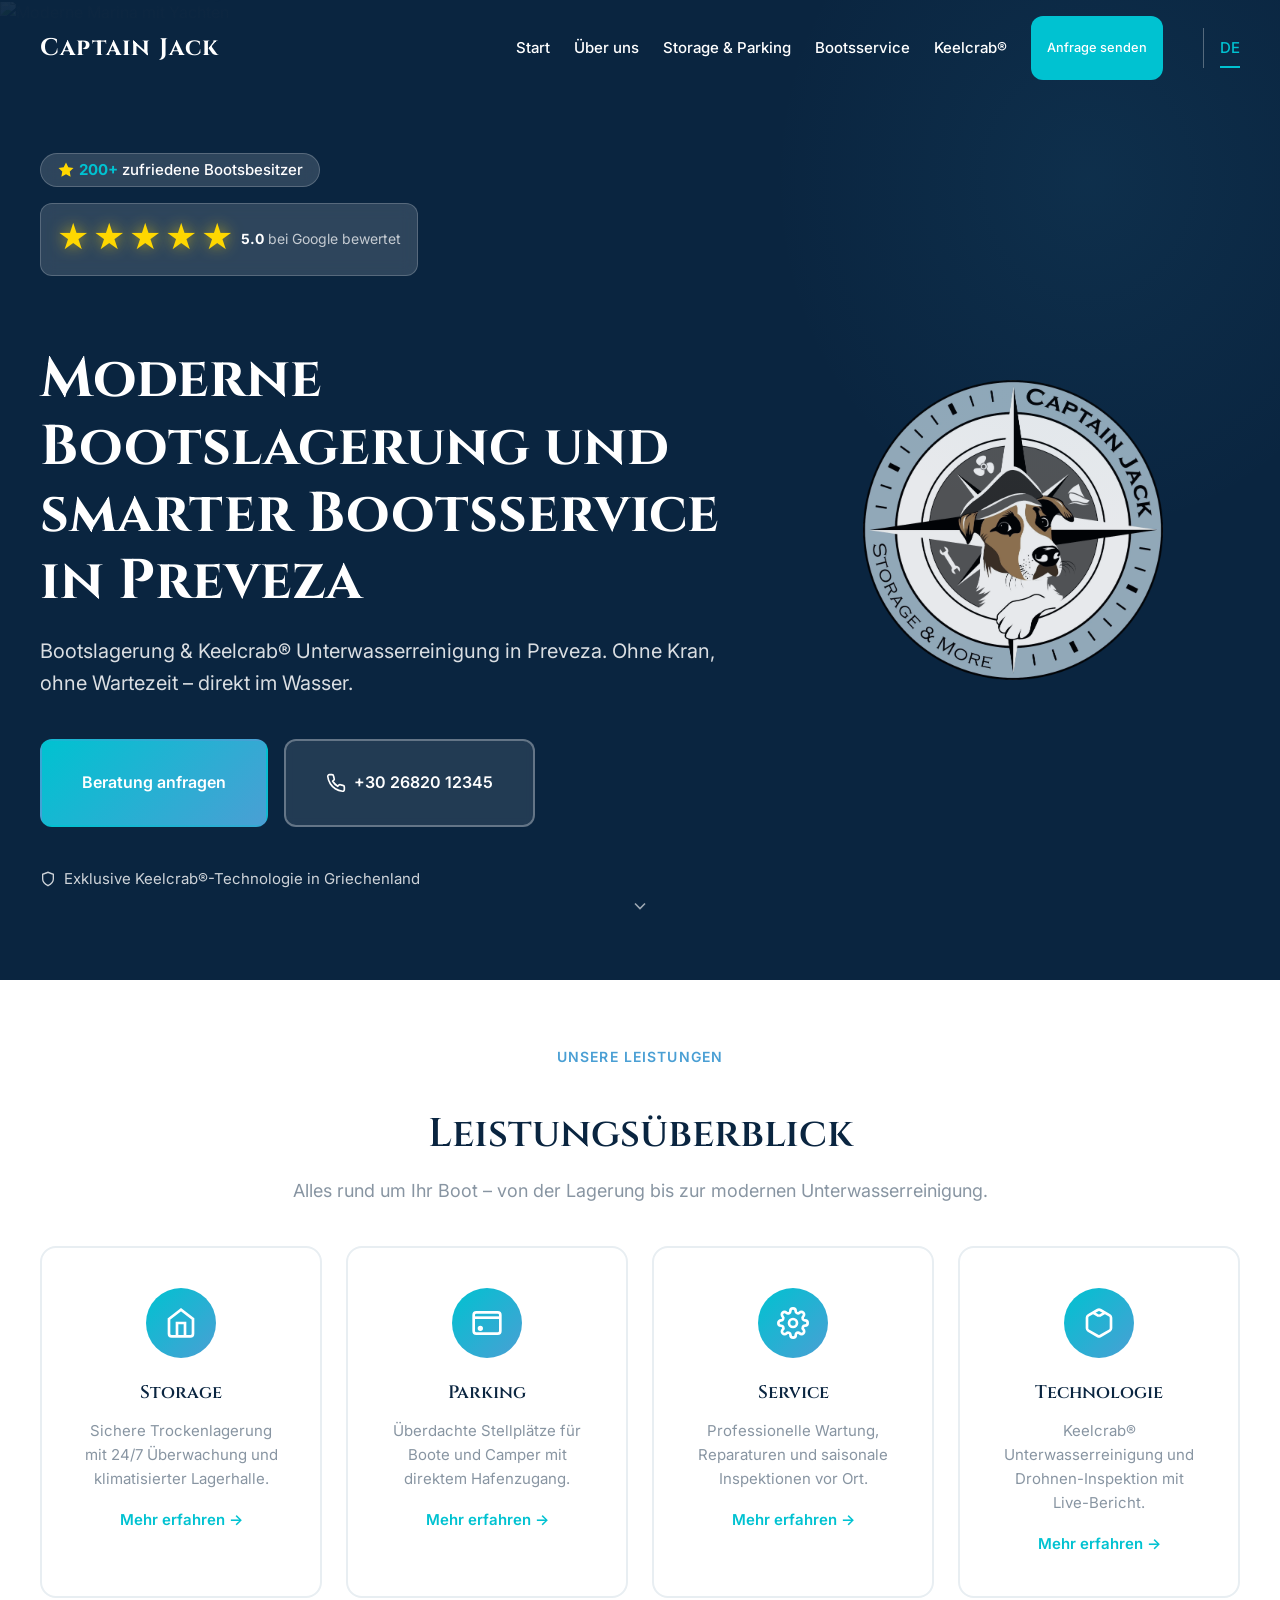
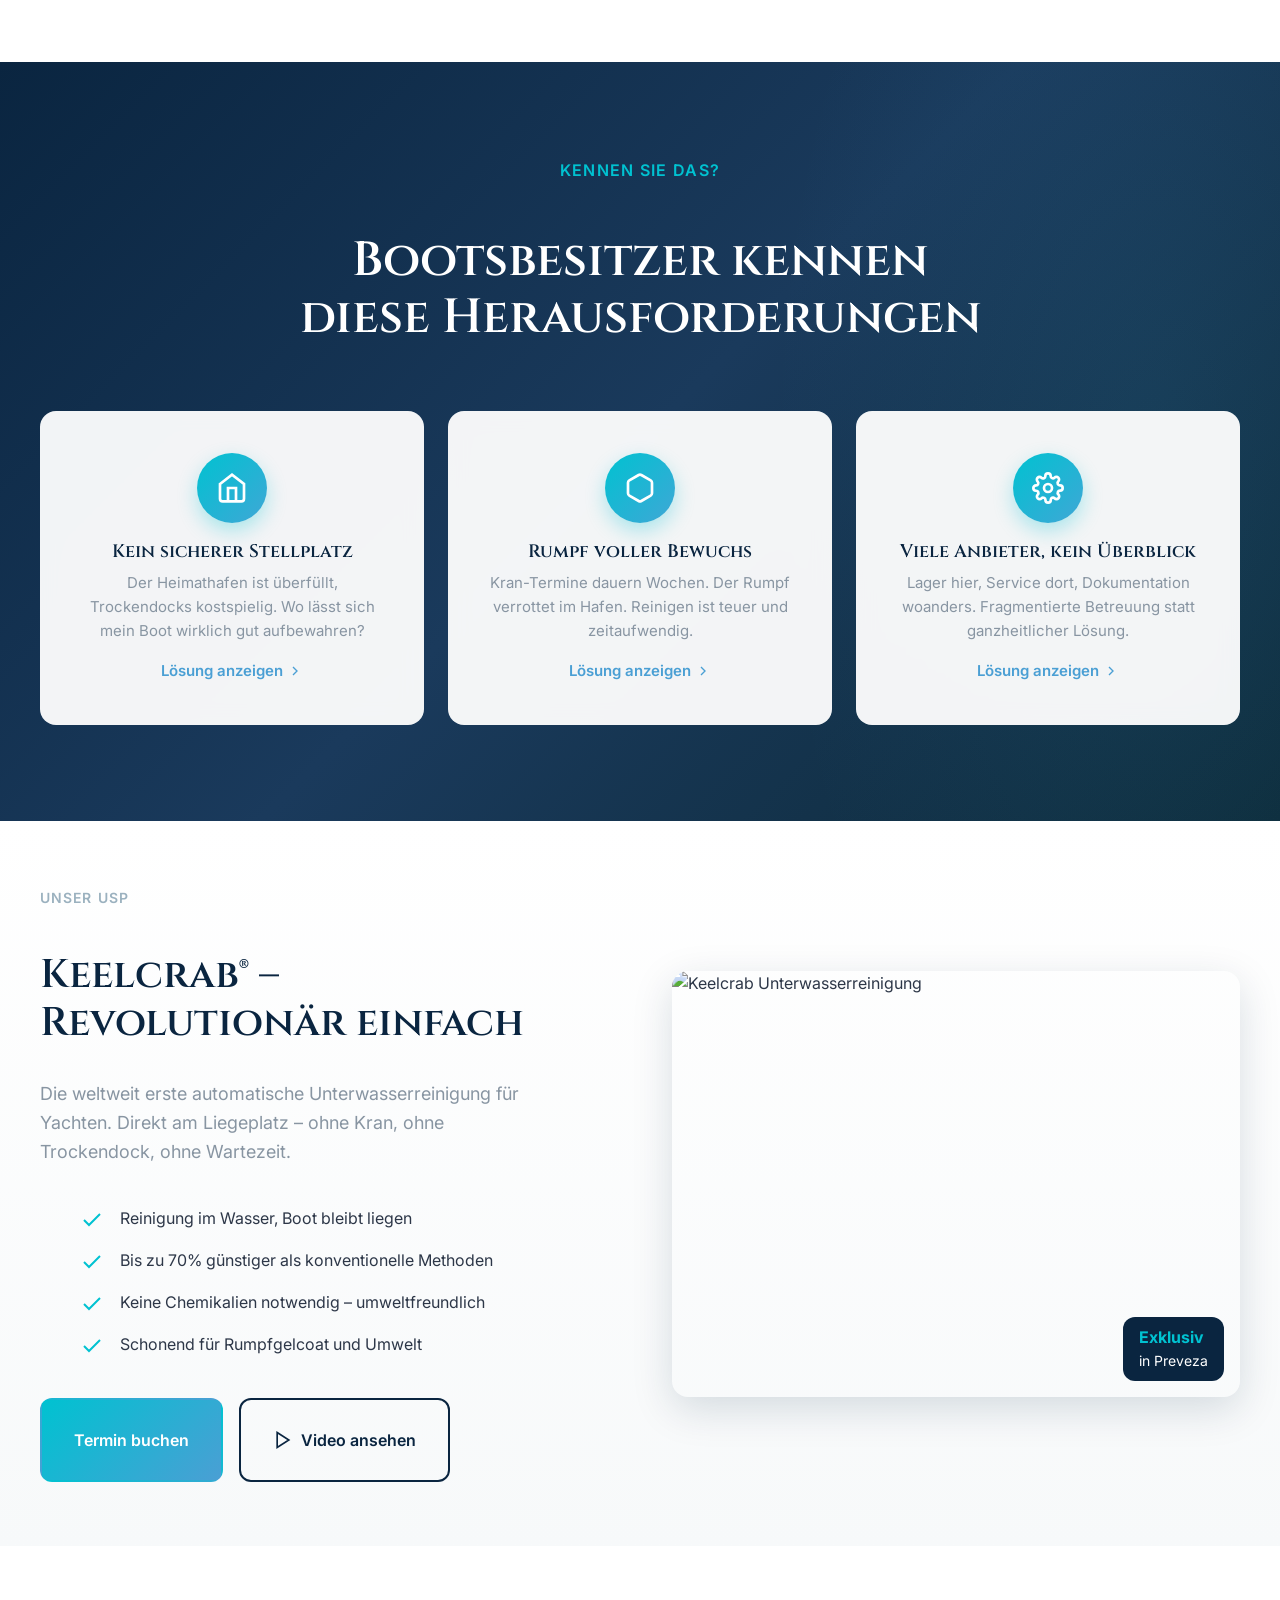
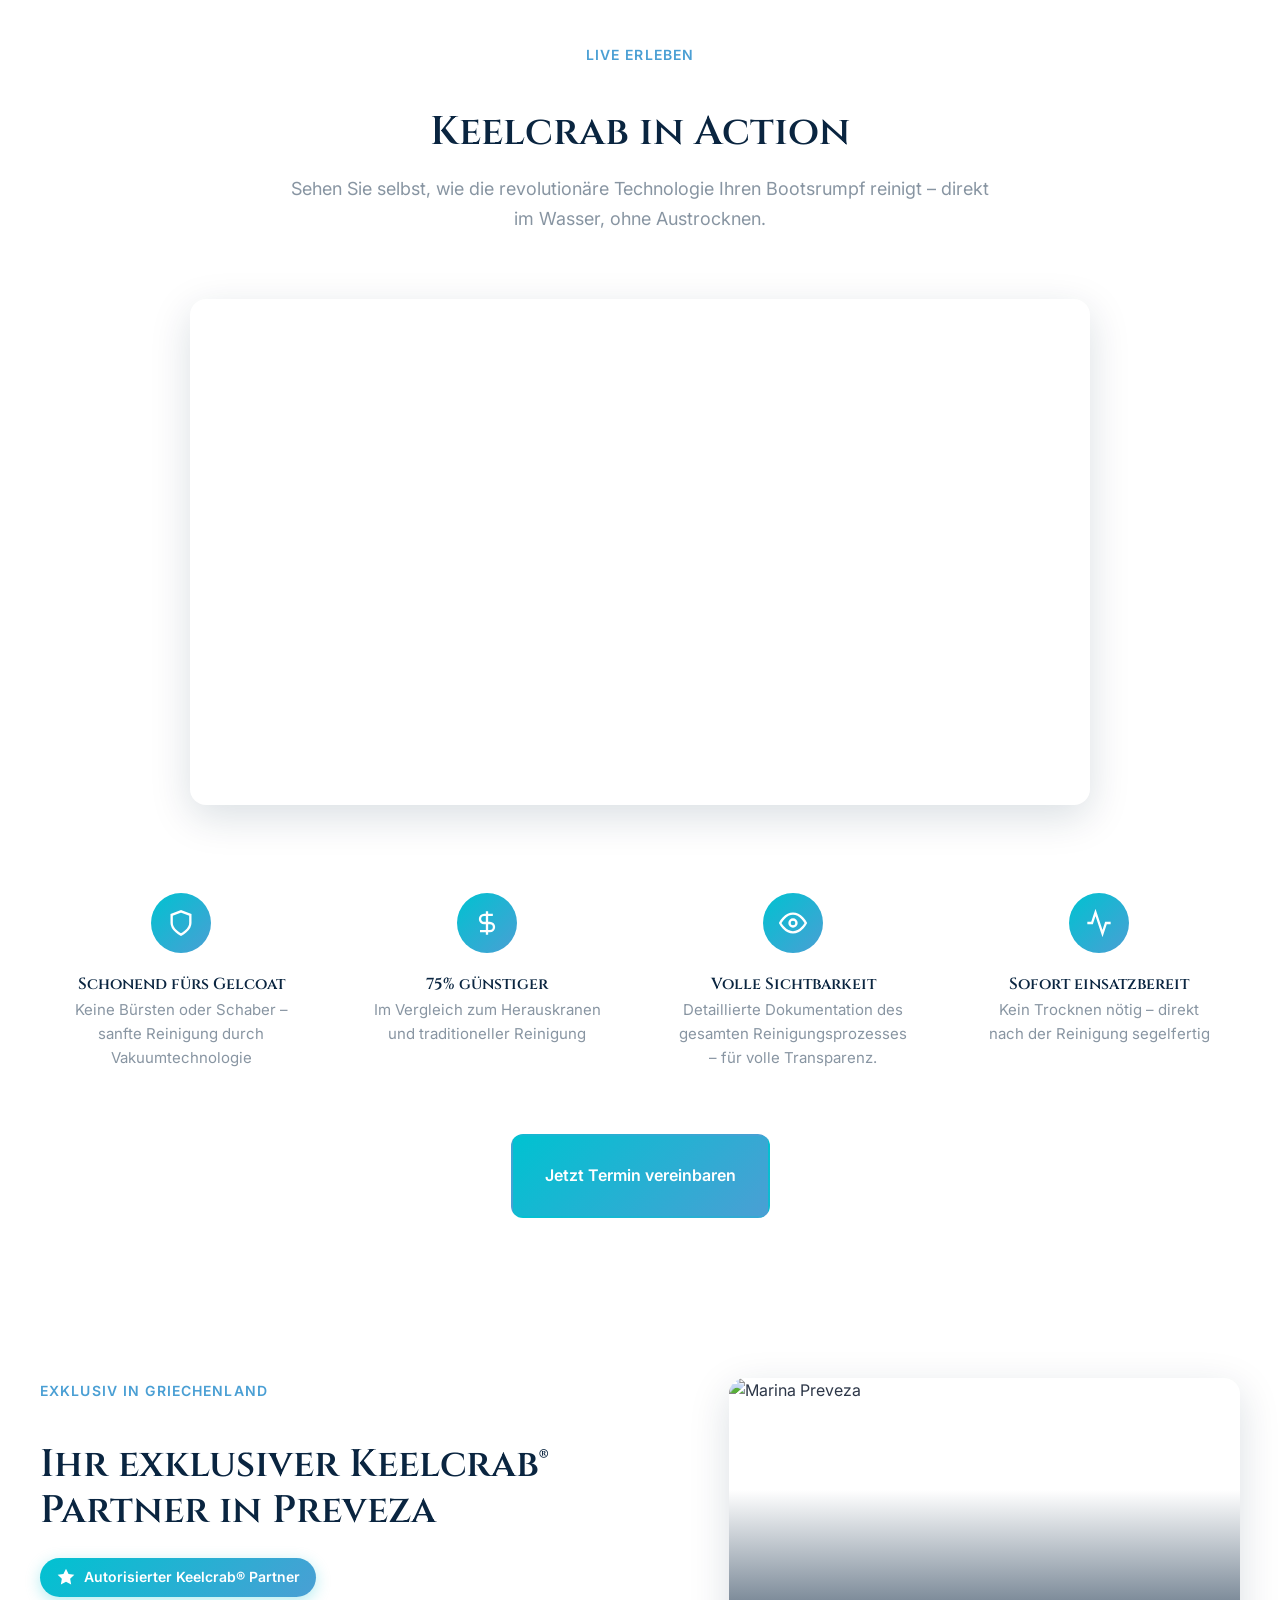
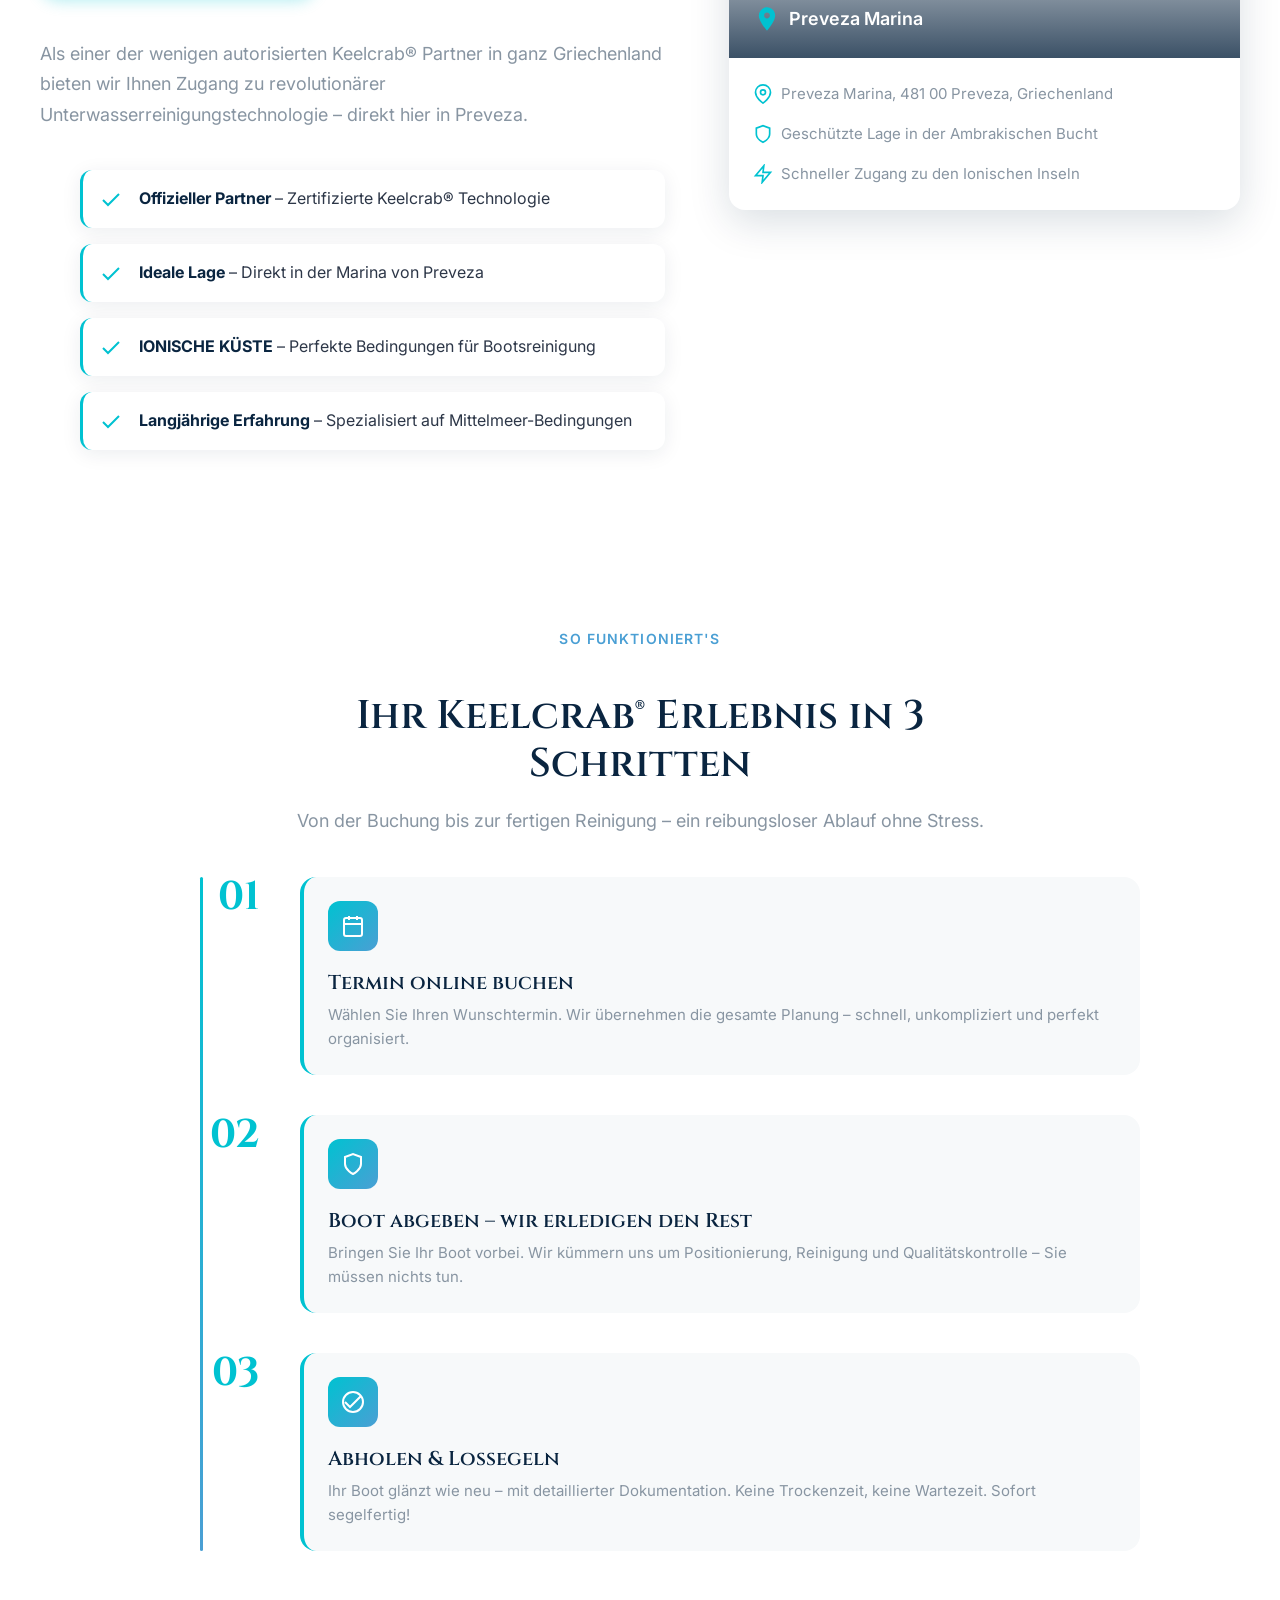
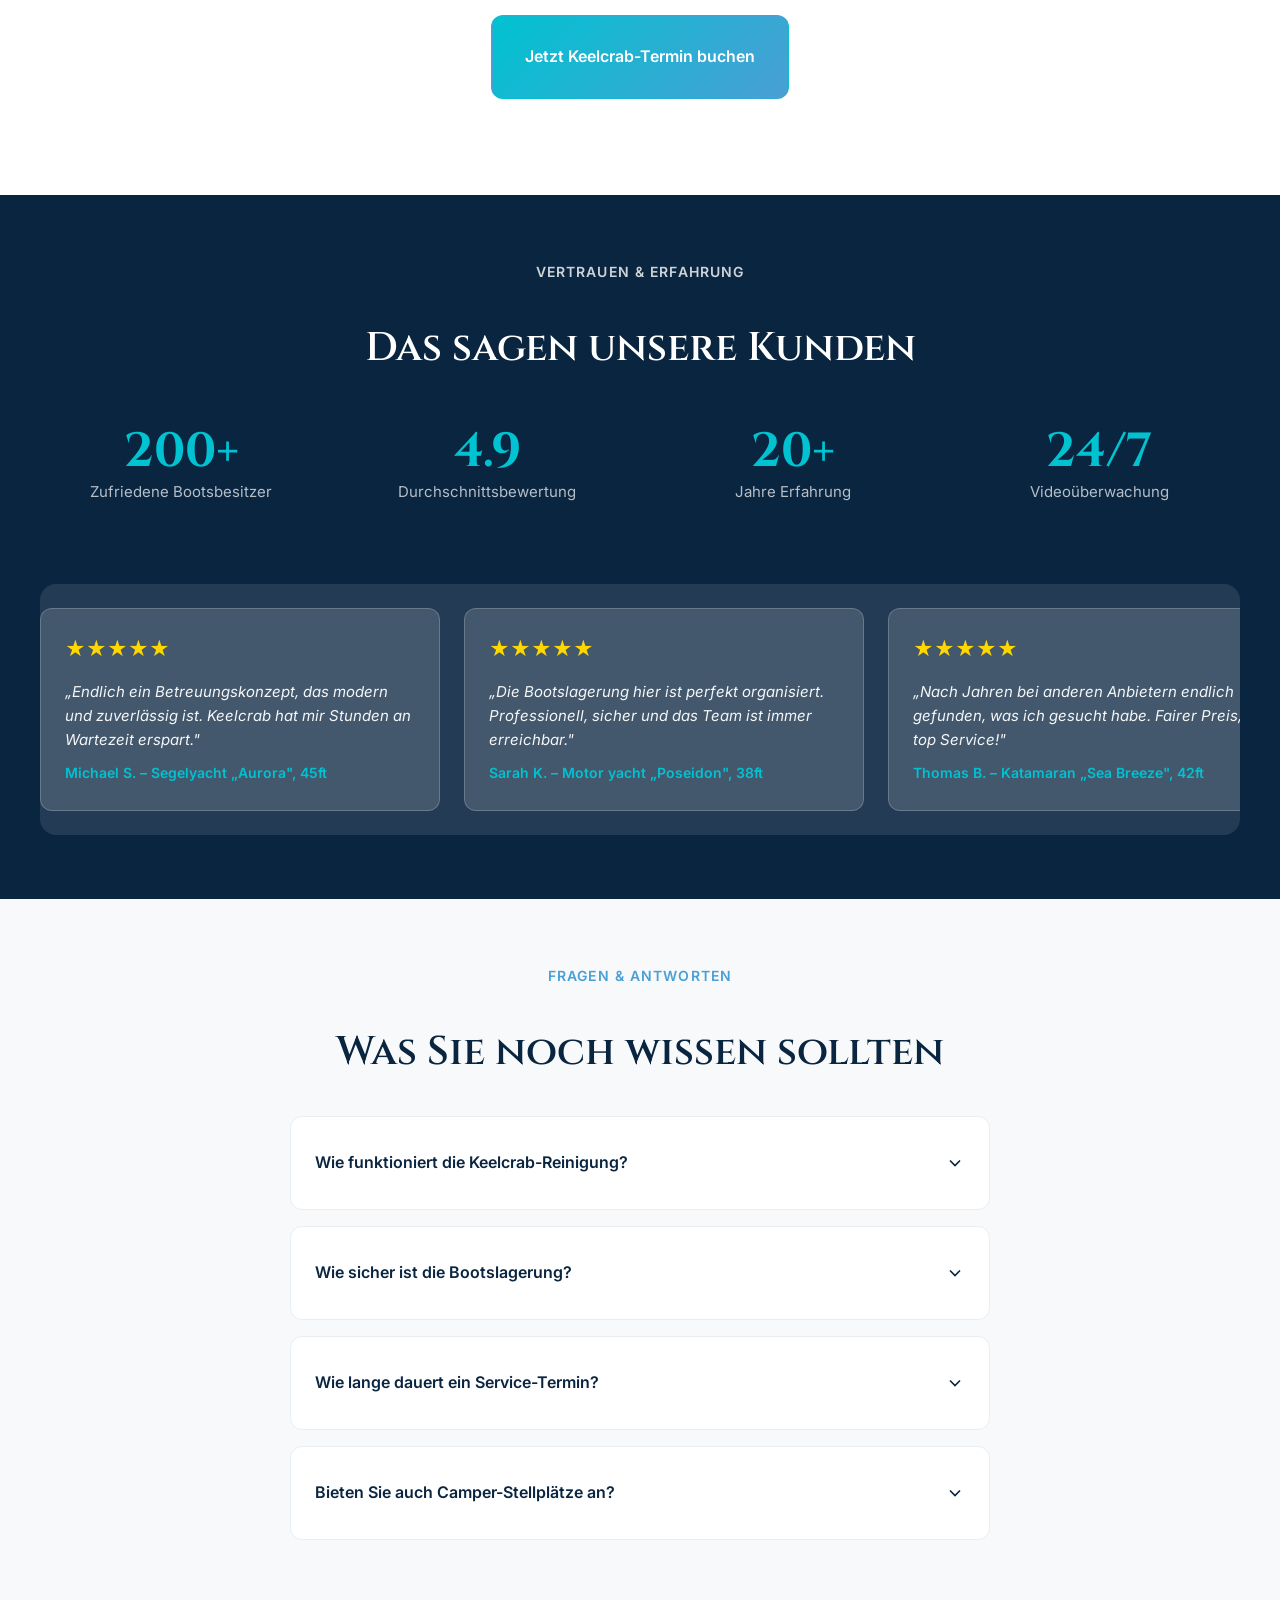
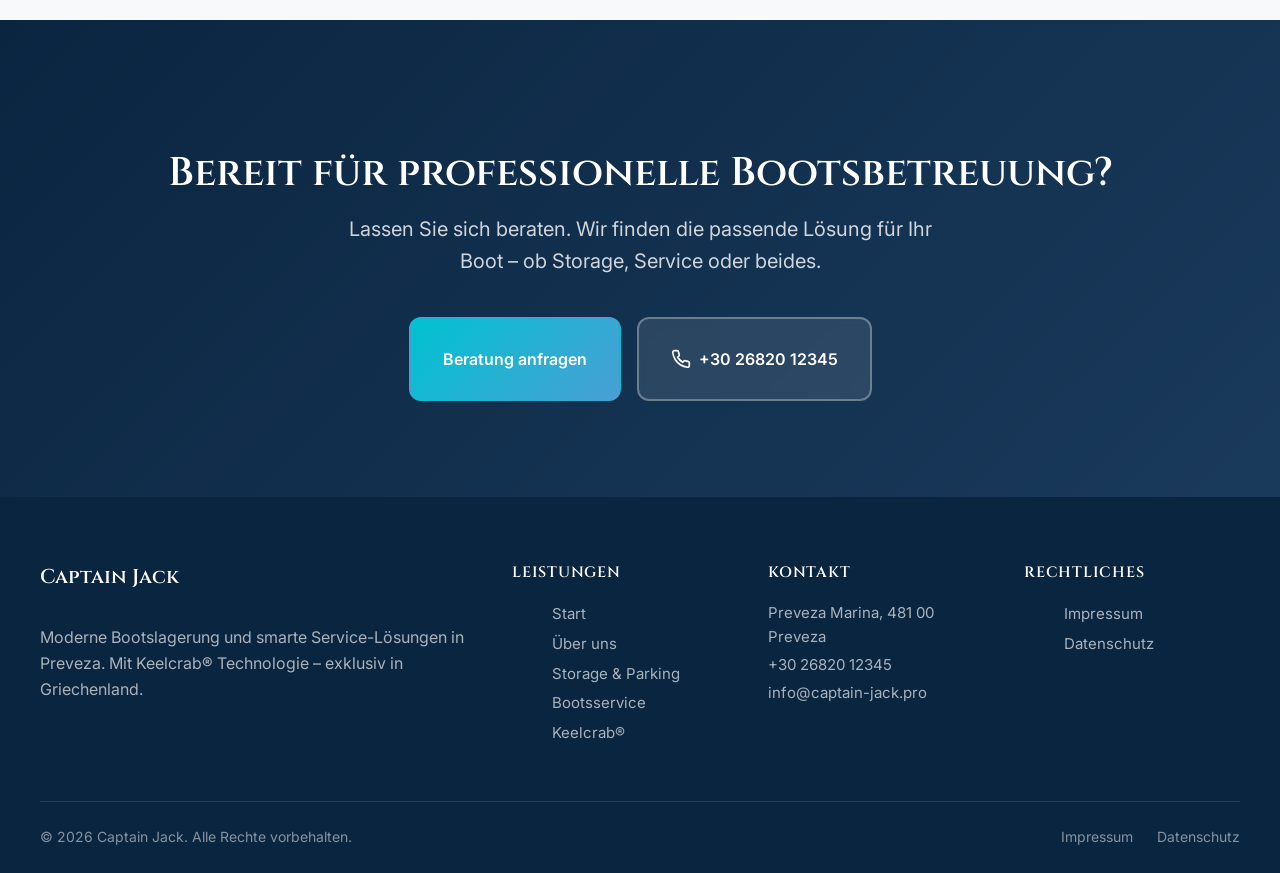
==== commit 1fef43c1: "Remove Google logo and increase star size in reviews widget" ====
--- a/variante-b/index.html
+++ b/variante-b/index.html
@@ -81,26 +81,16 @@
 
           <!-- Google Reviews Widget -->
           <div class="google-reviews-widget" data-reveal>
-            <div class="google-logo">
-              <svg viewBox="0 0 24 24" fill="currentColor">
-                <path d="M22.56 12.25c0-.78-.07-1.53-.2-2.25H12v4.26h5.92c-.26 1.37-1.04 2.53-2.21 3.31v2.77h3.57c2.08-1.92 3.28-4.74 3.28-8.09z"/>
-                <path d="M12 23c2.97 0 5.46-.98 7.28-2.66l-3.57-2.77c-.98.66-2.23 1.06-3.71 1.06-2.86 0-5.29-1.93-6.16-4.53H2.18v2.84C3.99 20.53 7.7 23 12 23z"/>
-                <path d="M5.84 14.09c-.22-.66-.35-1.36-.35-2.09s.13-1.43.35-2.09V7.07H2.18C1.43 8.55 1 10.22 1 12s.43 3.45 1.18 4.93l2.85-2.22.81-.62z"/>
-                <path d="M12 5.38c1.62 0 3.06.56 4.21 1.64l3.15-3.15C17.45 2.09 14.97 1 12 1 7.7 1 3.99 3.47 2.18 7.07l3.66 2.84c.87-2.6 3.3-4.53 6.16-4.53z"/>
-              </svg>
+            <div class="google-stars-large">
+              <span class="star">★</span>
+              <span class="star">★</span>
+              <span class="star">★</span>
+              <span class="star">★</span>
+              <span class="star">★</span>
             </div>
-            <div class="google-rating">
-              <div class="google-stars">
-                <span class="star">★</span>
-                <span class="star">★</span>
-                <span class="star">★</span>
-                <span class="star">★</span>
-                <span class="star">★</span>
-              </div>
-              <div class="google-text">
-                <span class="rating-number">5.0</span>
-                <span class="rating-label">bei Google bewertet</span>
-              </div>
+            <div class="google-text">
+              <span class="rating-number">5.0</span>
+              <span class="rating-label">bei Google bewertet</span>
             </div>
           </div>
           
--- a/variante-b/css/style.css
+++ b/variante-b/css/style.css
@@ -622,9 +622,19 @@
 
 .star {
   color: #FFD700;
-  font-size: 1rem;
-  text-shadow: 0 0 10px rgba(255, 215, 0, 0.5);
+  font-size: 1.75rem;
+  text-shadow: 0 0 15px rgba(255, 215, 0, 0.6);
   animation: star-shine 2s ease-in-out infinite;
+}
+
+.google-stars-large {
+  display: flex;
+  gap: 4px;
+  margin-bottom: var(--space-xs);
+}
+
+.google-stars-large .star {
+  font-size: 2rem;
 }
 
 .star:nth-child(1) { animation-delay: 0s; }
